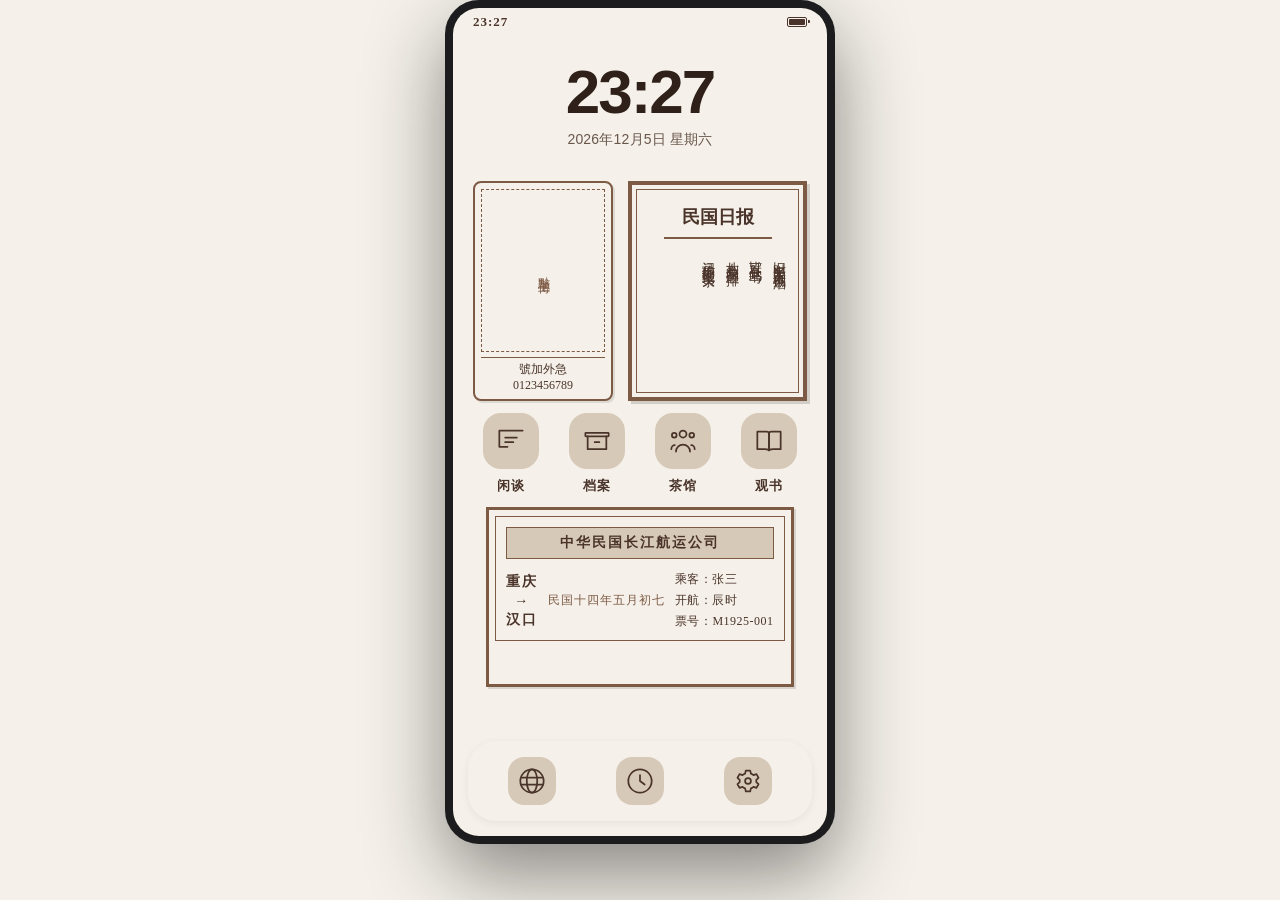
==== index.html @ 4d98c00e "main" ====
<!DOCTYPE html>
<html lang="zh-CN">
<head><meta charset="UTF-8" />
  <meta name="viewport" content="width=device-width, initial-scale=1.0, maximum-scale=1.0, user-scalable=no" />
  <meta name="theme-color" content="#F5F1EA" />
  <meta name="apple-mobile-web-app-capable" content="yes" />
  <meta name="apple-mobile-web-app-status-bar-style" content="default" />
  <meta name="apple-mobile-web-app-title" content="小手机" />
  <title>MiniPhone</title>
  <link rel="manifest" href="manifest.json" />
  <link rel="icon" href="assets/icons/icon-192.png" type="image/png" />
  <link rel="apple-touch-icon" href="assets/icons/icon-192.png" />
  <link rel="stylesheet" href="css/styles.css" />
</head>
<body>
  <div class="phone-frame">
    <div class="screen" id="screen-root">
      <!--顶部状态栏（可在设置中隐藏/显示） -->
      <div id="top-status-bar" class="status-bar">
        <div class="status-left">
          <span id="sys-time">00:00</span>
        </div>
        <div class="status-right">
          <div class="battery-icon">
            <div id="battery-level" class="battery-level" style="width: 100%;"></div>
          </div></div>
      </div>

      <!-- 桌面容器：静态两页结构，可直接 file:// 预览 -->
      <div id="desktop-container" class="desktop-container" data-static-layout="true">
        <!-- 第一页 -->
        <section class="desktop-page page-1" data-page-id="page-1">
          <!-- [模块标注] 透明时钟组件样式模块：时钟组件仅保留时间与日期文字，去除其余标签文案 -->
          <div class="p1-clock-widget">
            <div class="p1-clock-shell">
              <div class="p1-time" id="widget-time">00:00</div>
              <div class="p1-date" id="widget-date">1925年1月1日 星期一</div>
            </div>
          </div>

          <div class="p1-widgets-row">
            <!-- 头像框：3:4 比例，点击弹窗编辑 -->
            <div class="p1-avatar-widget" id="avatar-trigger" title="点击编辑头像">
              <div class="p1-avatar-inner">
                <img class="p1-avatar-img" id="widget-avatar" style="display:none;" alt="头像" />
                <div class="p1-avatar-hint" id="widget-avatar-hint">點擊上傳</div>
              </div>
              <div class="p1-avatar-desc" id="cfg-avatar-desc">號加外急<br>0123456789</div>
            </div>

            <!-- 报纸组件：点击弹窗编辑 -->
            <div class="p1-news-widget" id="news-trigger" title="点击编辑报纸">
              <div class="p1-news-title" id="cfg-news-title">民国日报</div>
              <div class="p1-news-content" id="cfg-news-content">
                旧时光里的人事风烟，<br>皆可在此书写。<br>从右到左的竖排，<br>记录你的报纸头条。
              </div></div>
          </div>

          <!-- 四个应用：闲谈、档案、茶馆、观书 -->
          <div class="p1-apps-row">
            <div class="app-icon" draggable="true" data-app-id="chat" title="闲谈">
              <button class="app-icon-btn" type="button" data-open-app="chat" aria-label="打开闲谈">
                <span class="app-icon-glyph"><svg width="28" height="28" viewBox="0 0 48 48" fill="none"><path d="M44 6H4v28h14l68l6-8h14V6Z" stroke="currentColor" stroke-width="3" stroke-linecap="round" stroke-linejoin="round"/><line x1="14" y1="18" x2="34" y2="18" stroke="currentColor" stroke-width="3" stroke-linecap="round"/><line x1="14" y1="26" x2="28" y2="26" stroke="currentColor" stroke-width="3" stroke-linecap="round"/></svg></span>
                <img class="app-custom-img" data-app-img="chat" src="" style="display:none;" alt="闲谈" />
              </button>
              <span class="app-icon-label">闲谈</span>
            </div>
            <div class="app-icon" draggable="true" data-app-id="archive" title="档案">
              <button class="app-icon-btn" type="button" data-open-app="archive" aria-label="打开档案">
                <span class="app-icon-glyph"><svg width="28" height="28" viewBox="0 0 48 48" fill="none"><rect x="4" y="10" width="40" height="6" rx="1" stroke="currentColor" stroke-width="3" stroke-linejoin="round"/><path d="M8 16v22h32V16" stroke="currentColor" stroke-width="3" stroke-linecap="round" stroke-linejoin="round"/><line x1="20" y1="26" x2="28" y2="26" stroke="currentColor" stroke-width="3" stroke-linecap="round"/></svg></span>
                <img class="app-custom-img" data-app-img="archive" src="" style="display:none;" alt="档案" />
              </button>
              <span class="app-icon-label">档案</span>
            </div>
            <div class="app-icon" draggable="true" data-app-id="forum" title="茶馆">
              <button class="app-icon-btn" type="button" data-open-app="forum" aria-label="打开茶馆">
                <span class="app-icon-glyph"><svg width="28" height="28" viewBox="0 0 48 48" fill="none"><circle cx="24" cy="12" r="6" stroke="currentColor" stroke-width="3"/><path d="M36 42c0-6.6-5.4-12-12-12S12 35.4 12 42" stroke="currentColor" stroke-width="3" stroke-linecap="round"/><circle cx="39" cy="14" r="4" stroke="currentColor" stroke-width="3"/><path d="M44 38c0-4-2.7-7-6-7" stroke="currentColor" stroke-width="3" stroke-linecap="round"/><circle cx="9" cy="14" r="4" stroke="currentColor" stroke-width="3"/><path d="M4 38c0-4 2.7-7 6-7" stroke="currentColor" stroke-width="3" stroke-linecap="round"/></svg></span>
                <img class="app-custom-img" data-app-img="forum" src="" style="display:none;" alt="茶馆" />
              </button>
              <span class="app-icon-label">茶馆</span>
            </div>
            <div class="app-icon" draggable="true" data-app-id="reader" title="观书">
              <button class="app-icon-btn" type="button" data-open-app="reader" aria-label="打开观书">
                <span class="app-icon-glyph"><svg width="28" height="28" viewBox="0 0 48 48" fill="none"><path d="M4 8h16c2.2 0 4 1.8 4 4v28c-2.2-2-5.4-2-8-2H4V8Z" stroke="currentColor" stroke-width="3" stroke-linejoin="round"/><path d="M44 8H28c-2.2 0-4 1.8-4 4v28c2.2-2 5.4-2 8-2h12V8Z" stroke="currentColor" stroke-width="3" stroke-linejoin="round"/></svg></span>
                <img class="app-custom-img" data-app-img="reader" src="" style="display:none;" alt="观书" />
              </button>
              <span class="app-icon-label">观书</span>
            </div>
          </div>

          <!-- 民国车票组件 -->
          <div class="p1-ticket-widget" id="p1-ticket-trigger" title="点击编辑">
            <div class="p1-ticket-inner">
              <div class="p1-ticket-brand" id="cfg-p1-ticket-brand">中华民国长江航运公司</div>
              <div class="p1-ticket-body">
                <div class="p1-ticket-route">
                  <div class="p1-ticket-arrows">
                    <span id="cfg-p1-ticket-from">重庆</span>
                    <span class="p1-ticket-arrow">→</span>
                    <span id="cfg-p1-ticket-to">汉口</span>
                  </div>
                  <div class="p1-ticket-date" id="cfg-p1-ticket-date">民国十四年五月初七</div>
                </div>
                <div class="p1-ticket-footer">
                  <span id="cfg-p1-ticket-name">乘客：张三</span>
                  <span id="cfg-p1-ticket-time">开航：辰时</span>
                  <span id="cfg-p1-ticket-no">票号：M1925-001</span>
                </div>
              </div>
            </div>
          </div>
        </section>

        <!-- 第二页 -->
        <section class="desktop-page page-2" data-page-id="page-2">
          <div class="p2-ticket-widget" id="p2-ticket-trigger" title="点击编辑">
            <div class="p2-ticket-inner">
              <div class="p2-ticket-brand" id="cfg-ticket-brand">浮生剧院</div>
              <div class="p2-ticket-img-box">
                <img class="p2-ticket-img" id="widget-ticket-img" style="display:none;" alt="戏票图" />
                <div class="p2-ticket-stamp" id="cfg-ticket-stamp">No.001925凭券入场</div>
              </div>
              <div class="p2-ticket-text-zone">
                <div class="p2-ticket-title" id="cfg-ticket-title">旧戏新梦</div>
                <div class="p2-ticket-desc" id="cfg-ticket-desc">
                  <span>首映：辛已年五月廿十</span>
                  <span>地点：渝州县横河街</span>
                  <span>剧目：经年旧事，浮生若梦</span>
                </div>
              </div>
            </div>
          </div>

          <!-- 三个应用：戏笔、梦笺、游戏 -->
          <div class="p2-apps-row">
            <div class="app-icon" draggable="true" data-app-id="doujin" title="戏笔">
              <button class="app-icon-btn" type="button" data-open-app="doujin" aria-label="打开戏笔">
                <span class="app-icon-glyph"><svg width="28" height="28" viewBox="0 0 48 48" fill="none"><path d="M7 42l3-12L34 6l6 6L16 36L7 42Z" stroke="currentColor" stroke-width="3" stroke-linejoin="round"/><line x1="30" y1="10" x2="38" y2="18" stroke="currentColor" stroke-width="3" stroke-linecap="round"/><line x1="10" y1="30" x2="18" y2="38" stroke="currentColor" stroke-width="3" stroke-linecap="round"/></svg></span>
                <img class="app-custom-img" data-app-img="doujin" src="" style="display:none;" alt="戏笔" />
              </button>
              <span class="app-icon-label">戏笔</span>
            </div>
            <div class="app-icon" draggable="true" data-app-id="textgame" title="梦笺">
              <button class="app-icon-btn" type="button" data-open-app="textgame" aria-label="打开梦笺">
                <span class="app-icon-glyph"><svg width="28" height="28" viewBox="0 0 48 48" fill="none"><rect x="8" y="4" width="32" height="40" rx="2" stroke="currentColor" stroke-width="3" stroke-linejoin="round"/><line x1="16" y1="14" x2="32" y2="14" stroke="currentColor" stroke-width="3" stroke-linecap="round"/><line x1="16" y1="22" x2="32" y2="22" stroke="currentColor" stroke-width="3" stroke-linecap="round"/><line x1="16" y1="30" x2="26" y2="30" stroke="currentColor" stroke-width="3" stroke-linecap="round"/></svg></span>
                <img class="app-custom-img" data-app-img="textgame" src="" style="display:none;" alt="梦笺" />
              </button>
              <span class="app-icon-label">梦笺</span>
            </div>
            <div class="app-icon" draggable="true" data-app-id="game" title="游戏">
              <button class="app-icon-btn" type="button" data-open-app="game" aria-label="打开游戏">
                <span class="app-icon-glyph"><svg width="28" height="28" viewBox="0 0 48 48" fill="none"><rect x="4" y="14" width="40" height="22" rx="8" stroke="currentColor" stroke-width="3" stroke-linejoin="round"/><circle cx="16" cy="25" r="3" stroke="currentColor" stroke-width="3"/><circle cx="32" cy="25" r="3" stroke="currentColor" stroke-width="3"/><line x1="23" y1="21" x2="25" y2="21" stroke="currentColor" stroke-width="3" stroke-linecap="round"/><line x1="23" y1="29" x2="25" y2="29" stroke="currentColor" stroke-width="3" stroke-linecap="round"/></svg></span>
                <img class="app-custom-img" data-app-img="game" src="" style="display:none;" alt="游戏" />
              </button>
              <span class="app-icon-label">游戏</span>
            </div>
          </div>
        </section>
      </div>

      <!-- 底部 Dock 栏 -->
      <div id="dock-container" class="dock-container">
        <div class="app-icon dock-icon" data-app-id="worldbook">
          <button class="app-icon-btn dock-btn" type="button" data-open-app="worldbook">
            <span class="app-icon-glyph"><svg width="28" height="28" viewBox="0 0 48 48" fill="none"><circle cx="24" cy="24" r="20" stroke="currentColor" stroke-width="3"/><ellipse cx="24" cy="24" rx="9" ry="20" stroke="currentColor" stroke-width="3"/><line x1="6" y1="18" x2="42" y2="18" stroke="currentColor" stroke-width="3" stroke-linecap="round"/><line x1="6" y1="30" x2="42" y2="30" stroke="currentColor" stroke-width="3" stroke-linecap="round"/></svg></span>
            <img class="app-custom-img" data-dock-img="worldbook" src="" style="display:none;" alt="世情"/>
          </button>
        </div>
        <div class="app-icon dock-icon" data-app-id="memory">
          <button class="app-icon-btn dock-btn" type="button" data-open-app="memory">
            <span class="app-icon-glyph"><svg width="28" height="28" viewBox="0 0 48 48" fill="none"><circle cx="24" cy="24" r="20" stroke="currentColor" stroke-width="3"/><polyline points="24,14 24,24 32,30" stroke="currentColor" stroke-width="3" stroke-linecap="round" stroke-linejoin="round"/></svg></span>
            <img class="app-custom-img" data-dock-img="memory" src="" style="display:none;" alt="旧事"/>
          </button>
        </div>
        <div class="app-icon dock-icon" data-app-id="settings">
          <button class="app-icon-btn dock-btn" type="button" data-open-app="settings">
            <span class="app-icon-glyph"><svg width="28" height="28" viewBox="0 0 48 48" fill="none"><path transform="translate(2, 0)" d="M18.3 6.1L17 11.4a13 13 0 0 0-4.4 2.5l-5.1-1.7L4 18.5l3.8 3.6a13 13 0 0 0 0 3.8L4 29.5l3.5 6.3l5.1-1.7a13 13 0 0 0 4.4 2.5l1.3 5.3h7.4l1.3-5.3a13 13 0 0 0 4.4-2.5l5.1 1.7l3.5-6.3l-3.8-3.6a13 13 0 0 0 0-3.8l3.8-3.6l-3.5-6.3l-5.1 1.7a13 13 0 0 0-4.4-2.5L25.7 6.1h-7.4Z" stroke="currentColor" stroke-width="3" stroke-linejoin="round"/><circle cx="24" cy="24" r="5" stroke="currentColor" stroke-width="3"/></svg></span>
            <img class="app-custom-img" data-dock-img="settings" src="" style="display:none;" alt="设置"/>
          </button>
        </div>
      </div>

      <!-- 组件弹窗 -->
      <div id="widget-modal" class="widget-modal hidden" aria-hidden="true">
        <div class="widget-modal__mask"></div>
        <div class="widget-modal__panel" role="dialog" aria-modal="true">
          <div class="widget-modal__header">
            <span id="widget-modal-title">编辑</span>
            <button type="button" class="widget-modal__close" id="widget-modal-close" aria-label="关闭">
              <span class="iconpark-inline" aria-hidden="true">
                <svg viewBox="0 0 48 48" fill="none" xmlns="http://www.w3.org/2000/svg" width="18" height="18"><path d="M14 14L34 34" stroke="currentColor" stroke-width="3" stroke-linecap="round"/><path d="M34 14L14 34" stroke="currentColor" stroke-width="3" stroke-linecap="round"/></svg>
              </span>
            </button>
          </div>
          <div class="widget-modal__body">
            <div class="modal-section" data-modal-section="avatar">
              <div class="modal-field">
                <label>头像图片</label>
                <div class="modal-img-preview">
                  <img id="modal-avatar-preview" style="display:none;" alt="头像预览" />
                  <div class="modal-img-placeholder" id="modal-avatar-placeholder">尚未设置</div>
                </div>
                <!-- [模块标注] 头像组件短按钮动作区模块：上传/删除短按钮统一走右对齐动作区，便于后续单独调整 -->
                <div class="short-action-row">
                  <button type="button" class="modal-btn" id="modal-avatar-upload">上传/URL</button>
                  <button type="button" class="modal-btn" id="modal-avatar-delete" style="background:#c0392b;color:#fff;">删除图片</button>
                </div>
              </div>
              <div class="modal-field">
                <label>文字内容</label>
                <textarea id="modal-avatar-desc-input" rows="2" placeholder="输入头像下方说明"></textarea>
              </div>
            </div>
            <div class="modal-section" data-modal-section="news">
              <div class="modal-field">
                <label>标题</label>
                <input id="modal-news-title-input" type="text" placeholder="报纸标题" />
              </div>
              <div class="modal-field">
                <label>正文</label>
                <textarea id="modal-news-content-input" rows="4" placeholder="报纸正文，支持换行"></textarea>
              </div>
            </div>
            <div class="modal-section" data-modal-section="ticket1">
              <div class="modal-field">
                <label>航运公司名称</label>
                <input id="modal-ticket1-brand-input" type="text" />
              </div>
              <div class="modal-field">
                <label>日期</label>
                <input id="modal-ticket1-date-input" type="text" />
              </div>
              <div class="modal-field" style="display:flex;gap:10px;flex-direction:row;">
                <div style="flex:1;"><label>起点</label><input id="modal-ticket1-from-input" type="text" /></div>
                <div style="flex:1;"><label>终点</label><input id="modal-ticket1-to-input" type="text" /></div>
              </div>
              <div class="modal-field">
                <label>乘客</label>
                <input id="modal-ticket1-name-input" type="text" />
              </div>
              <div class="modal-field">
                <label>开航</label>
                <input id="modal-ticket1-time-input" type="text" />
              </div>
              <div class="modal-field">
                <label>票号</label>
                <input id="modal-ticket1-no-input" type="text" />
              </div>
            </div>
            <div class="modal-section" data-modal-section="ticket2">
              <div class="modal-field">
                <label>戏票图片</label>
                <div class="modal-img-preview">
                  <img id="modal-ticket2-preview" style="display:none;" alt="图片预览" />
                  <div class="modal-img-placeholder" id="modal-ticket2-placeholder">尚未设置</div>
                </div>
                <!-- [模块标注] 戏票组件短按钮动作区模块：上传/删除短按钮统一走右对齐动作区，便于后续单独调整 -->
                <div class="short-action-row">
                  <button type="button" class="modal-btn" id="modal-ticket2-upload">上传/URL</button>
                  <button type="button" class="modal-btn" id="modal-ticket2-delete" style="background:#c0392b;color:#fff;">删除图片</button>
                </div>
              </div>
              <div class="modal-field">
                <label>剧院名称</label>
                <input id="modal-ticket2-brand-input" type="text" />
              </div>
              <div class="modal-field">
                <label>戏票标题</label>
                <input id="modal-ticket2-title-input" type="text" />
              </div>
              <div class="modal-field">
                <label>戏票内容</label>
                <textarea id="modal-ticket2-desc-input" rows="3"></textarea>
              </div><div class="modal-field">
                <label>印章内容</label>
                <input id="modal-ticket2-stamp-input" type="text" />
              </div>
            </div>

            <div class="modal-section" data-modal-section="music">
              <div class="modal-field">
                <label>音乐标题</label>
                <input id="modal-music-title-input" type="text" placeholder="请输入音乐标题" />
              </div>
              <div class="modal-field">
                <label>封面图片</label>
                <div class="modal-img-preview">
                  <img id="modal-music-cover-preview" style="display:none;" alt="封面预览" />
                  <div class="modal-img-placeholder" id="modal-music-cover-placeholder">尚未设置</div>
                </div>
                <!-- [模块标注] 音乐组件图片动作区模块：封面上传/删除按钮统一走右对齐动作区，便于后续单独调整 -->
                <div class="short-action-row">
                  <button type="button" class="modal-btn" id="modal-music-cover-upload">上传/URL</button>
                  <button type="button" class="modal-btn" id="modal-music-cover-delete" style="background:#c0392b;color:#fff;">删除图片</button>
                </div>
              </div>
              <div class="modal-field">
                <label>音频文件</label>
                <input id="modal-music-audio-name" type="text" placeholder="未导入音频" readonly />
                <!-- [模块标注] 音乐组件音频动作区模块：音频上传/删除按钮统一走右对齐动作区，便于后续单独调整 -->
                <div class="short-action-row">
                  <button type="button" class="modal-btn" id="modal-music-audio-upload">上传/URL</button>
                  <button type="button" class="modal-btn" id="modal-music-audio-delete" style="background:#c0392b;color:#fff;">删除音频</button>
                </div>
              </div>
            </div>

            <div class="modal-section" data-modal-section="calendar">
              <div class="modal-field">
                <label>日历标题</label>
                <input id="modal-calendar-title-input" type="text" placeholder="请输入日历标题" />
              </div>
              <div class="modal-field">
                <label>日程内容</label>
                <textarea id="modal-calendar-lines-input" rows="5" placeholder="每行一条日程"></textarea>
              </div>
            </div>

            <div class="modal-section" data-modal-section="polaroid">
              <div class="modal-field">
                <label>拍立得标题</label>
                <input id="modal-polaroid-title-input" type="text" placeholder="请输入标题" />
              </div>
              <div class="modal-field">
                <label>说明文字</label>
                <textarea id="modal-polaroid-subtitle-input" rows="2" placeholder="请输入说明文字"></textarea>
              </div>
              <div class="modal-field">
                <label>图片</label>
                <div class="modal-img-preview">
                  <img id="modal-polaroid-image-preview" style="display:none;" alt="拍立得预览" />
                  <div class="modal-img-placeholder" id="modal-polaroid-image-placeholder">尚未设置</div>
                </div>
                <div class="short-action-row">
                  <button type="button" class="modal-btn" id="modal-polaroid-image-upload">上传/URL</button>
                  <button type="button" class="modal-btn" id="modal-polaroid-image-delete" style="background:#c0392b;color:#fff;">删除图片</button>
                </div>
              </div>
            </div>

            <div class="modal-section" data-modal-section="profile">
              <div class="modal-field">
                <label>名称</label>
                <input id="modal-profile-name-input" type="text" placeholder="请输入名称" />
              </div>
              <div class="modal-field">
                <label>副标题</label>
                <input id="modal-profile-role-input" type="text" placeholder="请输入副标题" />
              </div>
              <div class="modal-field">
                <label>标签</label>
                <textarea id="modal-profile-tags-input" rows="4" placeholder="每行一个标签"></textarea>
              </div>
            </div>

            <div class="modal-section" data-modal-section="todo">
              <div class="modal-field">
                <label>标题</label>
                <input id="modal-todo-title-input" type="text" placeholder="请输入标题" />
              </div>
              <div class="modal-field">
                <label>待办事项</label>
                <textarea id="modal-todo-items-input" rows="5" placeholder="每行一条；已完成项可用 [x] 开头"></textarea>
              </div>
            </div>

            <div class="modal-section" data-modal-section="memo">
              <div class="modal-field">
                <label>标题</label>
                <input id="modal-memo-title-input" type="text" placeholder="请输入标题" />
              </div>
              <div class="modal-field">
                <label>便签内容</label>
                <textarea id="modal-memo-lines-input" rows="5" placeholder="每行一条内容"></textarea>
              </div>
            </div>

            <div class="modal-section" data-modal-section="custom">
              <div class="modal-field">
                <label>组件名称</label>
                <input id="modal-custom-name-input" type="text" placeholder="请输入组件名称" />
              </div>
              <div class="modal-field">
                <label>组件代码</label>
                <textarea id="modal-custom-source-input" rows="10" placeholder="请编辑 JSON 组件代码"></textarea>
              </div>
              <div class="modal-field">
                <label>说明</label>
                <div class="modal-help-text">保存后会同步更新该自定义组件在组件库与已放置到桌面的显示内容。</div>
              </div>
            </div>
          </div>
          <!-- [模块标注] 组件编辑弹窗底部短按钮模块：保存类短按钮统一在视觉上右对齐 -->
          <div class="widget-modal__footer short-action-row">
            <button type="button" class="modal-btn primary" id="widget-modal-save">保存</button>
          </div>
        </div>
      </div>

      <!-- 隐藏的图片上传表单 -->
      <input type="file" id="sys-file-upload" accept="image/*" style="display: none;" />

      <!-- [模块标注] 桌面编辑模式图标模块：此区域按键图标统一使用 IconPark 风格 SVG -->
      <div id="edit-toolbar" class="edit-toolbar">
        <button type="button" class="edit-toolbar-btn primary" id="edit-btn-add" title="添加应用/组件" aria-label="添加应用/组件">
          <span class="edit-toolbar-icon" aria-hidden="true">
            <svg viewBox="0 0 48 48" fill="none" xmlns="http://www.w3.org/2000/svg" width="18" height="18"><path d="M24 10V38" stroke="currentColor" stroke-width="3" stroke-linecap="round"/><path d="M10 24H38" stroke="currentColor" stroke-width="3" stroke-linecap="round"/></svg>
          </span>
        </button>
        <button type="button" class="edit-toolbar-btn" id="edit-btn-add-page" title="新增桌面页" aria-label="新增桌面页">
          <span class="edit-toolbar-icon" aria-hidden="true">
            <svg viewBox="0 0 48 48" fill="none" xmlns="http://www.w3.org/2000/svg" width="18" height="18"><rect x="6" y="6" width="16" height="16" rx="3" stroke="currentColor" stroke-width="3"/><rect x="26" y="6" width="16" height="16" rx="3" stroke="currentColor" stroke-width="3"/><rect x="6" y="26" width="16" height="16" rx="3" stroke="currentColor" stroke-width="3"/><path d="M34 24V44" stroke="currentColor" stroke-width="3" stroke-linecap="round"/><path d="M24 34H44" stroke="currentColor" stroke-width="3" stroke-linecap="round"/></svg>
          </span>
        </button>
        <button type="button" class="edit-toolbar-btn" id="edit-btn-remove-page" title="删除当前页" aria-label="删除当前页">
          <span class="edit-toolbar-icon" aria-hidden="true">
            <svg viewBox="0 0 48 48" fill="none" xmlns="http://www.w3.org/2000/svg" width="18" height="18"><rect x="6" y="6" width="36" height="36" rx="4" stroke="currentColor" stroke-width="3"/><path d="M14 24H34" stroke="currentColor" stroke-width="3" stroke-linecap="round"/></svg>
          </span>
        </button>
        <button type="button" class="edit-toolbar-btn" id="edit-btn-reset" title="恢复默认布局" aria-label="恢复默认布局">
          <span class="edit-toolbar-icon" aria-hidden="true">
            <svg viewBox="0 0 48 48" fill="none" xmlns="http://www.w3.org/2000/svg" width="18" height="18"><path d="M10 24C10 16.268 16.268 10 24 10C30.16 10 35.39 13.975 37.327 19.5" stroke="currentColor" stroke-width="3" stroke-linecap="round"/><path d="M38 10V20H28" stroke="currentColor" stroke-width="3" stroke-linecap="round" stroke-linejoin="round"/><path d="M38 24C38 31.732 31.732 38 24 38C17.84 38 12.61 34.025 10.673 28.5" stroke="currentColor" stroke-width="3" stroke-linecap="round"/><path d="M10 38V28H20" stroke="currentColor" stroke-width="3" stroke-linecap="round" stroke-linejoin="round"/></svg>
          </span>
        </button>
        <button type="button" class="edit-toolbar-btn" id="edit-btn-done" title="完成并保存" aria-label="完成并保存">
          <span class="edit-toolbar-icon" aria-hidden="true">
            <svg viewBox="0 0 48 48" fill="none" xmlns="http://www.w3.org/2000/svg" width="18" height="18"><path d="M10 25L20 34L38 14" stroke="currentColor" stroke-width="4" stroke-linecap="round" stroke-linejoin="round"/></svg>
          </span>
        </button>
        <button type="button" class="edit-toolbar-btn" id="edit-btn-close" title="关闭并放弃修改" aria-label="关闭并放弃修改">
          <span class="edit-toolbar-icon" aria-hidden="true">
            <svg viewBox="0 0 48 48" fill="none" xmlns="http://www.w3.org/2000/svg" width="18" height="18"><path d="M14 14L34 34" stroke="currentColor" stroke-width="3" stroke-linecap="round"/><path d="M34 14L14 34" stroke="currentColor" stroke-width="3" stroke-linecap="round"/></svg>
          </span>
        </button>
      </div>

      <!-- 桌面编辑模式添加面板 -->
      <div id="add-panel-mask" class="add-panel-mask"></div>
      <div id="add-panel" class="add-panel">
        <div class="add-panel-title">添加应用与组件</div>
        <div class="add-panel-grid" id="add-panel-grid">
          <!-- 动态渲染可用应用和组件 -->
        </div>
      </div>

      <!-- 网格辅助线 -->
      <div class="grid-lines" id="grid-lines"></div>

      <!-- Toast 提示 -->
      <div class="desktop-toast" id="desktop-toast"></div>

      <!-- 应用窗口容器 -->
      <div id="window-container" class="window-container"></div>
    </div>
  </div>

  <!-- 直接打开文件也能运行的基础脚本（非模块） -->
  <script>
    (() => {
      const $ = (id) => document.getElementById(id);

      // 状态栏显示控制（与设置应用对接：localStorage miniphone_status_bar_hidden = '1'）
      const statusHidden = localStorage.getItem('miniphone_status_bar_hidden') === '1';
      if (statusHidden) document.body.classList.add('hide-status-bar');

      // 全屏模式控制（与设置应用对接：localStorage miniphone_fullscreen = '1'）
      const fullscreenOn = localStorage.getItem('miniphone_fullscreen') === '1';
      if (fullscreenOn) document.body.classList.add('fullscreen-mode');

      // [模块标注] 启动阶段桌面壁纸同步模块：初始化桌面壁纸与裁切参数，避免覆盖设置页中保存的全屏顶区铺满效果
      const screen = $('screen-root');
      const savedWallpaper = localStorage.getItem('miniphone_wallpaper');
      const savedWallpaperCrop = (() => {
        try {
          return JSON.parse(localStorage.getItem('miniphone_wallpaper_crop') || '{}');
        } catch (_) {
          return {};
        }
      })();
      const cropX = Number.isFinite(Number(savedWallpaperCrop?.x)) ? Math.max(0, Math.min(100, Number(savedWallpaperCrop.x))) : 50;
      const cropY = Number.isFinite(Number(savedWallpaperCrop?.y)) ? Math.max(0, Math.min(100, Number(savedWallpaperCrop.y))) : 50;
      const cropScale = Number.isFinite(Number(savedWallpaperCrop?.scale)) ? Math.max(1, Math.min(2.5, Number(savedWallpaperCrop.scale))) : 1;
      // [模块标注] 启动阶段壁纸裁切一致性模块：与设置页/Theme 同步使用双轴缩放，确保重启后全屏顶部区域与桌面取景一致
      const wallpaperSize = `${Math.max(100, cropScale * 100)}% ${Math.max(100, cropScale * 100)}%`;
      const wallpaperPosition = `${cropX}% ${cropY}%`;

      if (savedWallpaper) {
        document.documentElement.style.setProperty('--desktop-wallpaper', `url("${savedWallpaper}")`);
        document.documentElement.style.setProperty('--desktop-wallpaper-size', wallpaperSize);
        document.documentElement.style.setProperty('--desktop-wallpaper-position', wallpaperPosition);
      }

      if (screen && savedWallpaper) {
        screen.style.backgroundImage = `url(${savedWallpaper})`;
        screen.style.backgroundSize = wallpaperSize;
        screen.style.backgroundPosition = wallpaperPosition;
        screen.style.backgroundRepeat = 'no-repeat';
      }

      // 时钟（顶部 & 组件）
      const updateClock = () => {
        const now = new Date();
        const hh = String(now.getHours()).padStart(2, '0');
        const mm = String(now.getMinutes()).padStart(2, '0');
        const days = ['日', '一', '二', '三', '四', '五', '六'];
        const year = now.getFullYear();
        const month = now.getMonth() + 1;
        const date = now.getDate();
        const day = days[now.getDay()];

        const timeStr = `${hh}:${mm}`;
        const dateStr = `${year}年${month}月${date}日星期${day}`;

        const topTime = $('sys-time');
        const widgetTime = $('widget-time');
        const widgetDate = $('widget-date');
        if (topTime) topTime.textContent = timeStr;
        if (widgetTime) widgetTime.textContent = timeStr;
        if (widgetDate) widgetDate.textContent = dateStr;
      };
      updateClock();
      setInterval(updateClock, 10000);

      // 电池
      const batteryLevelEl = $('battery-level');
      if (batteryLevelEl) {
        if ('getBattery' in navigator) {
          navigator.getBattery().then((battery) => {
            const updateBattery = () => {
              batteryLevelEl.style.width = (battery.level * 100) + '%';
              batteryLevelEl.style.background = battery.level <= 0.2 ? '#e74c3c' : 'var(--c-text-main)';
            };
            updateBattery();
            battery.addEventListener('levelchange', updateBattery);
          });
        } else {
          batteryLevelEl.style.width = '80%';
        }
      }

      // 通用图片应用
      const applyImage = (target, src) => {
        if (target === 'avatar') {
          const img = $('widget-avatar');
          const hint = $('widget-avatar-hint');
          if (img) { img.src = src; img.style.display = 'block'; }
          if (hint) hint.style.display = 'none';localStorage.setItem('miniphone_widget_avatar', src);
        } else if (target === 'ticket' || target === 'ticket2') {
          const img = $('widget-ticket-img');
          if (img) { img.src = src; img.style.display = 'block'; }
          localStorage.setItem('miniphone_widget_ticket', src);
        } else if (target === 'news') {
          const img = $('widget-news-img');
          if (img) { img.src = src; img.style.display = 'block'; }
          localStorage.setItem('miniphone_widget_news_img', src);
        }
      };

      // 删除图片
      const removeImage = (target) => {
        if (target === 'avatar') {
          const img = $('widget-avatar');
          const hint = $('widget-avatar-hint');
          if (img) { img.src = ''; img.style.display = 'none'; }
          if (hint) hint.style.display = 'block';
          localStorage.removeItem('miniphone_widget_avatar');
        } else if (target === 'ticket' || target === 'ticket2') {
          const img = $('widget-ticket-img');
          if (img) { img.src = ''; img.style.display = 'none'; }
          localStorage.removeItem('miniphone_widget_ticket');
        }
      };

      // 恢复图片
      const savedAvatar = localStorage.getItem('miniphone_widget_avatar');
      if (savedAvatar) applyImage('avatar', savedAvatar);
      const savedTicket = localStorage.getItem('miniphone_widget_ticket');
      if (savedTicket) applyImage('ticket', savedTicket);
      const savedNewsImg = localStorage.getItem('miniphone_widget_news_img');
      if (savedNewsImg) applyImage('news', savedNewsImg);

      // 恢复文本
      const textFields = [
        'cfg-avatar-desc',
        'cfg-news-title',
        'cfg-news-content',
        'cfg-ticket-brand',
        'cfg-ticket-title',
        'cfg-ticket-desc',
        'cfg-ticket-stamp',
        'cfg-p1-ticket-brand',
        'cfg-p1-ticket-date',
        'cfg-p1-ticket-from',
        'cfg-p1-ticket-to',
        'cfg-p1-ticket-name',
        'cfg-p1-ticket-time',
        'cfg-p1-ticket-no'
      ];
      textFields.forEach(id => {
        const el = $(id);
        if (!el) return;
        const saved = localStorage.getItem('miniphone_widget_' + id);
        if (saved) el.innerHTML = saved;
        el.addEventListener('blur', () => {
          localStorage.setItem('miniphone_widget_' + id, el.innerHTML);
        });
        el.addEventListener('mousedown', (e) => e.stopPropagation());
      });

      // 弹窗相关
      const modal = $('widget-modal');
      const modalClose = $('widget-modal-close');
      const modalSave = $('widget-modal-save');
      const modalTitle = $('widget-modal-title');
      const modalSections = document.querySelectorAll('.modal-section');
      const modalAvatarUpload = $('modal-avatar-upload');
      const modalAvatarPreview = $('modal-avatar-preview');
      const modalAvatarPlaceholder = $('modal-avatar-placeholder');
      const modalAvatarDescInput = $('modal-avatar-desc-input');
      const modalNewsUpload = $('modal-news-upload');
      const modalNewsTitleInput = $('modal-news-title-input');
      const modalNewsContentInput = $('modal-news-content-input');

      const modalTicket1Upload = $('modal-ticket1-upload');
      const modalTicket1Preview = $('modal-ticket1-preview');
      const modalTicket1Placeholder = $('modal-ticket1-placeholder');
      const modalTicket1Brand = $('modal-ticket1-brand-input');
      const modalTicket1Date = $('modal-ticket1-date-input');
      const modalTicket1From = $('modal-ticket1-from-input');
      const modalTicket1To = $('modal-ticket1-to-input');
      const modalTicket1Name = $('modal-ticket1-name-input');
      const modalTicket1Time = $('modal-ticket1-time-input');
      const modalTicket1No = $('modal-ticket1-no-input');

      const modalTicket2Upload = $('modal-ticket2-upload');
      const modalTicket2Preview = $('modal-ticket2-preview');
      const modalTicket2Placeholder = $('modal-ticket2-placeholder');
      const modalTicket2Brand = $('modal-ticket2-brand-input');
      const modalTicket2Title = $('modal-ticket2-title-input');
      const modalTicket2Desc = $('modal-ticket2-desc-input');
      const modalTicket2Stamp = $('modal-ticket2-stamp-input');

      const fileInput = $('sys-file-upload');
      let currentUploadTarget = null;
      let currentModalMode = null;

      // [模块标注] 图片资源主题弹窗模块：替换头像/戏票上传时的浏览器原生 confirm/prompt，为主题风格弹窗（与桌面编辑窗口一致）
      let inlineResourceModalRefs = null;
      let inlineResourceModalResolver = null;

      const ensureInlineManagedResourceModal = () => {
        if (inlineResourceModalRefs) return inlineResourceModalRefs;

        const modal = document.createElement('div');
        modal.id = 'inline-managed-resource-modal';
        modal.className = 'managed-resource-modal hidden';
        modal.setAttribute('aria-hidden', 'true');
        modal.innerHTML = `
          <div class="managed-resource-modal__mask"></div>
          <div class="managed-resource-modal__panel" role="dialog" aria-modal="true" aria-labelledby="inline-managed-resource-title">
            <div class="managed-resource-modal__header">
              <span id="inline-managed-resource-title">选择图片资源</span>
              <button type="button" class="managed-resource-modal__close" id="inline-managed-resource-cancel" aria-label="关闭图片资源弹窗">
                <svg viewBox="0 0 48 48" fill="none" xmlns="http://www.w3.org/2000/svg" width="16" height="16"><path d="M14 14L34 34" stroke="currentColor" stroke-width="3" stroke-linecap="round"/><path d="M34 14L14 34" stroke="currentColor" stroke-width="3" stroke-linecap="round"/></svg>
              </button>
            </div>
            <div class="managed-resource-modal__body">
              <p class="managed-resource-modal__hint" id="inline-managed-resource-hint">可从本地导入，也可直接粘贴图片 URL。</p>
              <button type="button" class="modal-btn" id="inline-managed-resource-local">从本地导入图片</button>
              <div class="modal-field">
                <label for="inline-managed-resource-url">图片 URL</label>
                <input id="inline-managed-resource-url" type="url" placeholder="https://example.com/image.jpg" />
              </div>
              <button type="button" class="modal-btn primary" id="inline-managed-resource-confirm">使用 URL 图片</button>
            </div>
          </div>
        `;
        document.body.appendChild(modal);

        const refs = {
          modal,
          mask: modal.querySelector('.managed-resource-modal__mask'),
          title: modal.querySelector('#inline-managed-resource-title'),
          hint: modal.querySelector('#inline-managed-resource-hint'),
          urlInput: modal.querySelector('#inline-managed-resource-url'),
          localBtn: modal.querySelector('#inline-managed-resource-local'),
          cancelBtn: modal.querySelector('#inline-managed-resource-cancel'),
          confirmBtn: modal.querySelector('#inline-managed-resource-confirm')
        };

        const close = (result = null) => {
          refs.modal.classList.add('hidden');
          refs.modal.setAttribute('aria-hidden', 'true');
          if (inlineResourceModalResolver) {
            const resolver = inlineResourceModalResolver;
            inlineResourceModalResolver = null;
            resolver(result);
          }
        };

        refs.mask?.addEventListener('click', () => close(null));
        refs.cancelBtn?.addEventListener('click', () => close(null));
        refs.localBtn?.addEventListener('click', () => close({ type: 'local' }));
        refs.confirmBtn?.addEventListener('click', () => {
          const url = refs.urlInput?.value?.trim();
          if (!url) {
            refs.urlInput?.focus();
            return;
          }
          close({ type: 'url', url });
        });

        inlineResourceModalRefs = refs;
        return refs;
      };

      const openInlineManagedResourcePicker = (target) => {
        const refs = ensureInlineManagedResourceModal();
        const labelMap = {
          avatar: '头像图片',
          ticket2: '戏票图片',
          ticket: '戏票图片',
          news: '图片'
        };
        const label = labelMap[target] || '图片资源';

        refs.title.textContent = `选择${label}`;
        refs.hint.textContent = `你可以从本地导入${label}，也可以输入${label} URL。`;
        refs.urlInput.value = '';
        refs.urlInput.placeholder = 'https://example.com/image.jpg';

        refs.modal.classList.remove('hidden');
        refs.modal.setAttribute('aria-hidden', 'false');
        setTimeout(() => refs.urlInput?.focus(), 0);

        return new Promise((resolve) => {
          inlineResourceModalResolver = resolve;
        });
      };

      const syncModalImagePreview = (target, src = '') => {
        if (target === 'avatar') {
          if (src) {
            modalAvatarPreview.src = src;
            modalAvatarPreview.style.display = 'block';
            modalAvatarPlaceholder.style.display = 'none';
          } else {
            modalAvatarPreview.removeAttribute('src');
            modalAvatarPreview.style.display = 'none';
            modalAvatarPlaceholder.style.display = 'block';
          }
          return;
        }

        if (target === 'ticket2' || target === 'ticket') {
          if (src) {
            modalTicket2Preview.src = src;
            modalTicket2Preview.style.display = 'block';
            modalTicket2Placeholder.style.display = 'none';
          } else {
            modalTicket2Preview.removeAttribute('src');
            modalTicket2Preview.style.display = 'none';
            modalTicket2Placeholder.style.display = 'block';
          }
        }
      };

      const showSection = (mode) => {
        modalSections.forEach(sec => sec.classList.remove('is-active'));
        const target = document.querySelector(`.modal-section[data-modal-section="${mode}"]`);
        if (target) target.classList.add('is-active');
      };

      const openModal = (mode) => {
        currentModalMode = mode;
        modal?.classList.remove('hidden');
        modal?.setAttribute('aria-hidden', 'false');
        const titleMap = { avatar: '编辑头像', news: '编辑报纸', ticket1: '编辑船票', ticket2: '编辑戏票' };
        modalTitle.textContent = titleMap[mode] || '编辑';
        showSection(mode);

        if (mode === 'avatar') {
          const img = $('widget-avatar');
          if (img && img.style.display !== 'none') {
            modalAvatarPreview.src = img.src;
            modalAvatarPreview.style.display = 'block';
            modalAvatarPlaceholder.style.display = 'none';
          } else {
            modalAvatarPreview.style.display = 'none';
            modalAvatarPlaceholder.style.display = 'block';
          }const desc = $('cfg-avatar-desc');
          modalAvatarDescInput.value = desc ? desc.innerText : '';
        } else if (mode === 'news') {
          const img = $('widget-news-img');
          if (img && img.style.display !== 'none') {
            modalNewsPreview.src = img.src;
            modalNewsPreview.style.display = 'block';
            modalNewsPlaceholder.style.display = 'none';
          } else {
            modalNewsPreview.style.display = 'none';
            modalNewsPlaceholder.style.display = 'block';
          }
          const title = $('cfg-news-title');
          const content = $('cfg-news-content');
          modalNewsTitleInput.value = title ? title.innerText : '';
            modalNewsContentInput.value = content ? content.innerHTML.replace(/<br\s*\/?>/g, '\n') : '';
        } else if (mode === 'ticket1') {
          modalTicket1Brand.value = $('cfg-p1-ticket-brand')?.innerText || '';
          modalTicket1Date.value = $('cfg-p1-ticket-date')?.innerText || '';
          modalTicket1From.value = $('cfg-p1-ticket-from')?.innerText || '';
          modalTicket1To.value = $('cfg-p1-ticket-to')?.innerText || '';
          
          const tName = $('cfg-p1-ticket-name')?.innerText || '';
          const tTime = $('cfg-p1-ticket-time')?.innerText || '';
          const tNo = $('cfg-p1-ticket-no')?.innerText || '';
          
          modalTicket1Name.value = tName;
          modalTicket1Time.value = tTime;
          modalTicket1No.value = tNo;
          
        } else if (mode === 'ticket2') {
          const img = $('widget-ticket-img');
          if (img && img.style.display !== 'none') {
            modalTicket2Preview.src = img.src;
            modalTicket2Preview.style.display = 'block';
            modalTicket2Placeholder.style.display = 'none';
          } else {
            modalTicket2Preview.style.display = 'none';
            modalTicket2Placeholder.style.display = 'block';
          }
          modalTicket2Brand.value = $('cfg-ticket-brand')?.innerText || '';
          modalTicket2Title.value = $('cfg-ticket-title')?.innerText || '';
          const descSpans = document.querySelectorAll('#cfg-ticket-desc span');
          let descText = '';
          descSpans.forEach(span => {
            descText += span.innerText + '\n';
          });
          modalTicket2Desc.value = descText.trim();
          modalTicket2Stamp.value = $('cfg-ticket-stamp')?.innerText || '';
        }
      };

      const hideModal = () => {
        modal?.classList.add('hidden');
        modal?.setAttribute('aria-hidden', 'true');
        currentModalMode = null;
      };

      const handleUploadClick = async (target) => {
        const choice = await openInlineManagedResourcePicker(target);
        if (!choice) return;

        if (choice.type === 'local') {
          currentUploadTarget = target;
          fileInput?.click();
          return;
        }

        if (choice.type === 'url' && choice.url) {
          applyImage(target, choice.url);
          syncModalImagePreview(target, choice.url);
        }
      };

      $('avatar-trigger')?.addEventListener('click', () => openModal('avatar'));
      $('news-trigger')?.addEventListener('click', () => openModal('news'));
      $('p1-ticket-trigger')?.addEventListener('click', () => openModal('ticket1'));
      $('p2-ticket-trigger')?.addEventListener('click', () => openModal('ticket2'));

      modalAvatarUpload?.addEventListener('click', () => handleUploadClick('avatar'));
      modalNewsUpload?.addEventListener('click', () => handleUploadClick('news'));
      modalTicket2Upload?.addEventListener('click', () => handleUploadClick('ticket2'));

      // 删除按钮事件
      $('modal-avatar-delete')?.addEventListener('click', () => {
        removeImage('avatar');
        modalAvatarPreview.style.display = 'none';
        modalAvatarPlaceholder.style.display = 'block';
      });
      $('modal-ticket2-delete')?.addEventListener('click', () => {
        removeImage('ticket2');
        modalTicket2Preview.style.display = 'none';
        modalTicket2Placeholder.style.display = 'block';
      });

      modalClose?.addEventListener('click', hideModal);
      modal?.querySelector('.widget-modal__mask')?.addEventListener('click', hideModal);

      if (modalSave) {
        modalSave.addEventListener('click', () => {
          if (currentModalMode === 'avatar') {
            const desc = modalAvatarDescInput.value || '';
            const descEl = $('cfg-avatar-desc');
            if (descEl) {
              descEl.innerText = desc;
              localStorage.setItem('miniphone_widget_cfg-avatar-desc', descEl.innerHTML);
            }
          } else if (currentModalMode === 'news') {
            const title = modalNewsTitleInput.value || '';
            const content = modalNewsContentInput.value || '';
            const titleEl = $('cfg-news-title');
            const contentEl = $('cfg-news-content');
            if (titleEl) {
              titleEl.innerText = title;
              localStorage.setItem('miniphone_widget_cfg-news-title', titleEl.innerHTML);
            }
            if (contentEl) {
              const html = content.replace(/\n/g, '<br>');
              contentEl.innerHTML = html;
              localStorage.setItem('miniphone_widget_cfg-news-content', contentEl.innerHTML);
            }
          } else if (currentModalMode === 'ticket1') {
            const saveText = (id, val) => {
              const el = $(id);
              if (el) {
                el.innerText = val;
                localStorage.setItem('miniphone_widget_' + id, el.innerHTML);
              }
            };
            saveText('cfg-p1-ticket-brand', modalTicket1Brand.value || '');
            saveText('cfg-p1-ticket-date', modalTicket1Date.value || '');
            saveText('cfg-p1-ticket-from', modalTicket1From.value || '');
            saveText('cfg-p1-ticket-to', modalTicket1To.value || '');
            saveText('cfg-p1-ticket-name', modalTicket1Name.value || '');
            saveText('cfg-p1-ticket-time', modalTicket1Time.value || '');
            saveText('cfg-p1-ticket-no', modalTicket1No.value || '');
          } else if (currentModalMode === 'ticket2') {
            const saveText = (id, val) => {
              const el = $(id);
              if (el) {
                el.innerText = val;
                localStorage.setItem('miniphone_widget_' + id, el.innerHTML);
              }
            };
            saveText('cfg-ticket-brand', modalTicket2Brand.value || '');
            saveText('cfg-ticket-title', modalTicket2Title.value || '');
            saveText('cfg-ticket-stamp', modalTicket2Stamp.value || '');
            
            const descEl = $('cfg-ticket-desc');
            if (descEl) {
              const lines = (modalTicket2Desc.value || '').split('\n').filter(l => l.trim() !== '');
              descEl.innerHTML = '';
              lines.forEach(line => {
                const span = document.createElement('span');
                span.innerText = line;
                descEl.appendChild(span);
              });
              localStorage.setItem('miniphone_widget_cfg-ticket-desc', descEl.innerHTML);
            }
          }
          hideModal();
        });
      }

      // 文件选择
      fileInput?.addEventListener('change', (e) => {
        const file = e.target.files?.[0];
        if (!file || !currentUploadTarget) {
          currentUploadTarget = null;
          if (fileInput) fileInput.value = '';
          return;
        }

        const target = currentUploadTarget;
        const reader = new FileReader();
        reader.onload = (evt) => {
          const src = String(evt?.target?.result || '');
          if (!src) {
            currentUploadTarget = null;
            if (fileInput) fileInput.value = '';
            return;
          }

          applyImage(target, src);
          syncModalImagePreview(target, src);

          currentUploadTarget = null;
          if (fileInput) fileInput.value = '';
        };
        reader.readAsDataURL(file);
      });

      // 如果未加载主JS，给应用按钮一个提示
      document.querySelectorAll('[data-open-app]').forEach(btn => {
        btn.addEventListener('click', () => {
          if (!window.__MINIPHONE_APP_READY__) {
            console.warn('模块未加载，仅预览静态桌面。');
          }
        });
      });
    })();
  </script>

  <!-- 模块主入口：通过 HTTP 服务时加载增强功能 -->
  <script type="module" src="js/main.js"></script>
</body>
</html>
---- css/styles.css ----
/**
 * 文件名: css/styles.css
 * 用途: 民国旧报纸风格 UI 样式。
 *       使用奶咖色、米黄色、米白色、浅灰色系。
 */

@font-face {
  font-family: "Huiwen-mincho";
  /* 假设本地或系统有该字体，或者回退到常见宋体/明朝体 */
  src: local("汇文明朝体"), local("Huiwen-mincho"), local("STSong"), local("SimSun");
}

/* =========================
   全局变量（轻奢高级感）
   ========================= */
:root {
  --c-bg-wallpaper: #F5F1EA; /* Linen 亚麻色壁纸 */
  --c-milktea: #D7C9B8;      /* Khaki 卡其色 */
  --c-milktea-trans: rgba(215, 201, 184, 0.5); /* Khaki 半透明 */
  --c-white-rice: #F5F1EA;   /* Linen 亚麻色 */
  --c-gray-light: #D7C9B8;   /* Khaki 卡其色 */
  --c-text-main: #4A342A;    /* Espresso 浓缩咖啡字体 */
  --c-border: #7D5A44;       /* Cocoa 可可色边框 */
  
  --font-retro: "Huiwen-mincho", "STSong", "SimSun", serif;

  --status-bar-height: 28px;
  --dock-height: 90px;
  --icon-size: 58px;
  --app-icon-radius: 18px;
  --app-icon-shadow: none;
  --app-icon-border-width: 0px;
  --app-icon-border-color: #D7C9B8;
  --app-icon-custom-image: none;
  --desktop-wallpaper: none;
  --desktop-wallpaper-size: cover;
  --desktop-wallpaper-position: center;
  --lockscreen-wallpaper: none;
  --ui-switch-off: rgba(125, 125, 130, 0.38);
  --ui-switch-on: #4A342A;
  --ui-switch-thumb: #fff;
}

/* =========================
   基础重置
   ========================= */
* {
  box-sizing: border-box;
  -webkit-tap-highlight-color: transparent;
  outline: none;
}

html, body {
  margin: 0;
  padding: 0;
  width: 100%;
  height: 100%;
  background: var(--c-bg-wallpaper);
  background-image: var(--desktop-wallpaper);
  background-size: var(--desktop-wallpaper-size);
  background-position: var(--desktop-wallpaper-position);
  font-family: var(--font-retro);
  color: var(--c-text-main);
  overflow: hidden;
  user-select: none;
}

/* 设置应用外观控制的隐藏类 */
body.hide-status-bar #top-status-bar {
  display: none !important;
}

/* =========================
   手机外框
   ========================= */
.phone-frame {
  width: min(390px, 100vw);
  height: min(844px, 100dvh, 100vh);
  margin: 0 auto;
  background: #000;
  border-radius: 34px;
  border: 8px solid #1c1c1e;
  box-shadow: 0 30px 80px rgba(0, 0, 0, 0.45);
  overflow: hidden;
  position: relative;
}

.screen {
  width: 100%;
  height: 100%;
  position: relative;
  background-color: var(--c-bg-wallpaper); /* 默认壁纸，后续可被 JS 覆盖 */
  background-image: var(--desktop-wallpaper);
  background-size: var(--desktop-wallpaper-size);
  background-position: var(--desktop-wallpaper-position);
}

/* =========================
   状态栏 (Top Bar)
   ========================= */
.status-bar {
  height: var(--status-bar-height);
  display: flex;
  align-items: center;
  justify-content: space-between;
  padding: 0 20px;
  font-size: 13px;
  font-weight: bold;
  color: var(--c-text-main);
  position: absolute;
  top: 0; left: 0; right: 0;
  z-index: 250;
  letter-spacing: 1px;
}

.status-left, .status-right {
  display: flex;
  align-items: center;
  gap: 4px;
}

.battery-icon {
  width: 20px;
  height: 10px;
  border: 1.5px solid var(--c-text-main);
  border-radius: 2px;
  position: relative;
  padding: 1px;
}
.battery-icon::after {
  content: '';
  position: absolute;
  right: -4px;
  top: 2px;
  width: 2px;
  height: 3px;
  background: var(--c-text-main);
  border-radius: 0 1px 1px 0;
}
.battery-level {
  height: 100%;
  background: var(--c-text-main);
  border-radius: 1px;
  transition: width 0.3s ease;
}

/* =========================
   桌面容器 (Desktop Container)
   ========================= */
.desktop-container {
  position: absolute;
  top: var(--status-bar-height);
  bottom: var(--dock-height);
  left: 0; right: 0;
  display: flex;
  overflow-x: auto;
  overflow-y: hidden;
  scroll-snap-type: x mandatory;
  scroll-behavior: smooth;
  scrollbar-width: none;
}
.desktop-container::-webkit-scrollbar { display: none; }

.desktop-page {
  flex: 0 0 100%;
  min-height: 100%;
  scroll-snap-align: start;
  padding: 15px 20px;
  position: relative;
  display: flex;
  flex-direction: column;
  overflow-y: auto;
  scrollbar-width: none;
}
.desktop-page::-webkit-scrollbar {
  display: none;
}

/* =========================
   应用图标 (Flat 2.0 扁平化)
   ========================= */
.app-icon {
  display: flex;
  flex-direction: column;
  align-items: center;
  gap: 8px;
  cursor: pointer;
}

.app-icon-btn {
  width: var(--icon-size);
  height: var(--icon-size);
  border: var(--app-icon-border-width) solid var(--app-icon-border-color);
  border-radius: var(--app-icon-radius);
  background: var(--c-milktea);
  box-shadow: var(--app-icon-shadow);
  display: flex;
  justify-content: center;
  align-items: center;
  transition: transform 0.15s ease, opacity 0.15s ease;
  overflow: hidden;
  padding: clamp(4px, calc(var(--icon-size) * 0.11), 8px);
  position: relative;
}

.app-icon-btn::after {
  content: '';
  position: absolute;
  inset: 0;
  border-radius: inherit;
  background-image: var(--app-icon-custom-image);
  background-size: cover;
  background-position: center;
  background-repeat: no-repeat;
  opacity: 0;
  z-index: 1;
  pointer-events: none;
  transition: opacity 0.15s ease;
}
.app-icon-btn:active {
  transform: scale(0.92);
  opacity: 0.85;
}


.app-icon-glyph {
  font-size: 20px;
  font-weight: bold;
  letter-spacing: 2px;
  color: var(--c-text-main);
  z-index: 2;
  pointer-events: none;
  display: flex;
  align-items: center;
  justify-content: center;
  width: 100%;
  height: 100%;
}

.app-custom-img {
  width: 100%;
  height: 100%;
  object-fit: cover;
  border-radius: inherit;
  position: relative;
  z-index: 1;
}

body.has-global-icon-image .app-icon-btn:not(.has-img)::after {
  opacity: 1;
}

body.has-global-icon-image .app-icon-btn:not(.has-img) .app-icon-glyph,
body.has-global-icon-image .app-icon-btn:not(.has-img) .app-custom-img {
  opacity: 0;
}

.app-icon-btn.has-img .app-icon-glyph {
  display: none;
}

/* [模块标注] 自定义图标图片全覆盖修复模块：仅当应用图标使用自定义图片时移除内边距，确保图片完整铺满桌面与 Dock 图标 */
.app-icon-btn.has-img {
  padding: 0;
}

.app-icon-btn.has-img::after {
  opacity: 0 !important;
}

.app-icon-btn.has-img .app-custom-img {
  opacity: 1 !important;
  display: block;
  width: 100%;
  height: 100%;
  flex: 0 0 100%;
}

.app-icon-label {
  display: block;
  font-size: 13px;
  font-weight: bold;
  color: var(--c-text-main);
  text-shadow: none;
  letter-spacing: 1px;
}

/* =========================
   底部 Dock 栏 (Flat 2.0)
   ========================= */
.dock-container {
  position: absolute;
  bottom: 15px;
  left: 15px;
  right: 15px;
  height: 80px;
  background: var(--c-white-rice);
  border: none;
  border-radius: 28px;
  display: flex;
  justify-content: space-around;
  align-items: center;
  box-shadow: 0 2px 8px rgba(0,0,0,0.06);
  z-index: 100;
  padding: 5px 10px;
}

.dock-container .app-icon {
  gap: 4px;
}

.dock-container .app-icon-btn {
  width: clamp(40px, calc(var(--icon-size) * 0.84), 80px);
  height: clamp(40px, calc(var(--icon-size) * 0.84), 80px);
  border-radius: calc(var(--app-icon-radius) * 0.9);
  padding: clamp(4px, calc(var(--icon-size) * 0.08), 6px);
}

.dock-container .app-icon-btn.has-img {
  padding: 0;
}


.dock-container .app-icon-label {
  font-size: 11px;
}

.dock-container .app-icon-glyph {
  font-size: 18px;
}

/* Dock 进入编辑态时与桌面图标一致：抖动 + 禁止打开应用，仅保留删除按钮可点 */
.dock-container.is-edit-mode .app-icon {
  animation: shake-icon 0.3s infinite ease-in-out;
}

body.is-edit-mode #dock-container.is-edit-mode .app-icon [data-open-app] {
  pointer-events: none;
}

body.is-edit-mode #dock-container.is-edit-mode .app-icon .edit-delete-btn {
  pointer-events: auto;
}

/* =========================
   第一页 (Page 1) 布局
   ========================= */
/* 顶部时钟 */
/* [模块标注] 透明时钟组件样式模块：时钟组件改为纯透明显示，仅保留时间与日期文字 */
.p1-clock-widget {
  margin-bottom: 20px;
  font-family: -apple-system, BlinkMacSystemFont, "SF Pro Display", "SF Pro Text", "PingFang SC", "Microsoft YaHei", sans-serif;
}

.p1-clock-shell {
  display: flex;
  flex-direction: column;
  align-items: center;
  justify-content: center;
  gap: 8px;
  width: min(100%, 330px);
  min-height: 106px;
  margin: 0 auto;
  padding: 12px 0;
  background: transparent;
  border: 0;
  box-shadow: none;
  text-align: center;
  overflow: visible;
  backdrop-filter: none;
  -webkit-backdrop-filter: none;
}

.p1-time {
  font-size: clamp(50px, 10.5vw, 62px);
  font-weight: 700;
  letter-spacing: -2px;
  line-height: 0.95;
  color: #2f2119;
  font-variant-numeric: tabular-nums;
  text-shadow: none;
}

.p1-date {
  font-size: 14px;
  font-weight: 500;
  letter-spacing: 0.2px;
  line-height: 1.4;
  color: rgba(74, 52, 42, 0.82);
  text-shadow: none;
}

/* 中间组件区 (左右并排) */
.p1-widgets-row {
  display: flex;
  justify-content: space-between;
  gap: 15px;
  height: 220px;
  margin-bottom: 12px;
}

/* 左侧：报纸文本组件 */
.p1-news-widget {
  flex: 1;
  aspect-ratio: 2 / 3;
  height: auto;
  background: var(--c-white-rice);
  border: 4px solid var(--c-border);
  border-radius: 0;
  padding: 4px;
  display: flex;
  flex-direction: column;
  align-items: center;
  position: relative;
  box-shadow: 3px 3px 0px rgba(0,0,0,0.15);
  cursor: pointer;
  overflow: hidden;
}
.p1-news-widget::before {
  content: '';
  position: absolute;
  inset: 4px;
  border: 1px solid var(--c-border);
  pointer-events: none;
  z-index: 0;
}
.p1-news-title {
  font-size: 18px;
  font-weight: bold;
  text-align: center;
  border-bottom: 2px solid var(--c-border);
  padding: 8px 8px 8px 8px;
  margin: 8px 8px 12px 8px;
  z-index: 1;
  width: calc(100% - 16px);
  max-width: 6em;
  overflow: hidden;
  text-overflow: ellipsis;
  white-space: nowrap;
}
.p1-news-content {
  flex: 1;
  writing-mode: vertical-rl;
  text-orientation: upright;
  font-size: 13px;
  line-height: 1.8;
  letter-spacing: 2px;
  z-index: 1;
  overflow: hidden;
  align-self: flex-end;
  max-width: calc(100% - 16px);
  margin-right: 8px;
}

/* 右侧：2:3 头像框组件 */
.p1-avatar-widget {
  width: 140px;
  aspect-ratio: 2 / 3;
  height: auto;
  background: var(--c-white-rice);
  border: 2px solid var(--c-border);
  border-radius: 8px;
  padding: 6px;
  position: relative;
  box-shadow: 2px 2px 0px rgba(0,0,0,0.1);
  display: flex;
  flex-direction: column;
  cursor: pointer;
}
.p1-avatar-inner {
  flex: 1;
  border: 1px dashed var(--c-border);
  display: grid;
  place-items: center;
  overflow: hidden;
  position: relative;
}
.p1-avatar-img {
  width: 100%; height: 100%;
  object-fit: cover;
  filter: sepia(0.3) contrast(1.1); /* 微微做旧 */
}
.p1-avatar-hint {
  position: absolute;
  font-size: 12px;
  color: var(--c-border);
  writing-mode: vertical-rl;
  letter-spacing: 2px;
}
.p1-avatar-desc {
  text-align: center;
  font-size: 12px;
  margin-top: 5px;
  border-top: 1px solid var(--c-border);
  padding-top: 3px;
}

/* 底部应用区 1x4 */
.p1-apps-row {
  display: flex;
  justify-content: space-between;
  padding: 0 10px;
  margin-bottom: 12px;
}

/* =========================
   第二页 (Page 2) 布局
   ========================= */
/* 顶部：横向仿民国戏票组件 */
.p2-ticket-widget {
  width: 92%;
  height: 180px;
  background: var(--c-white-rice);
  border: 4px solid var(--c-border); /* 外粗边框 */
  padding: 4px;
  position: relative;
  box-shadow: 3px 3px 0px rgba(0,0,0,0.15);
  display: flex;
  margin: 10px auto 16px;
}
.p2-ticket-inner {
  flex: 1;
  border: 1px solid var(--c-border); /* 内细边框 */
  display: flex;
  padding: 8px;
  gap: 12px;
  position: relative;
  overflow: visible;
}

/* 左侧：剧院名 (竖排奶咖色背景) */
.p2-ticket-brand {
  writing-mode: vertical-rl;
  text-orientation: upright;
  background: var(--c-milktea);
  border: 1px solid var(--c-border);
  padding: 8px 4px;
  font-size: 18px;
  font-weight: bold;
  letter-spacing: 4px;
  display: flex;
  align-items: center;
  justify-content: center;
  cursor: text;
}

/* 中左：正方形图片区域 */
.p2-ticket-img-box {
  position: relative;
  width: 100px;
  height: 124px;
  display: flex;
  align-items: flex-start;
  justify-content: center;
  padding-top: 22px;
}
.p2-ticket-img-box > img {
  width: 100px;
  height: 100px;
  border: 1px solid var(--c-border);
  padding: 3px;
  cursor: pointer;
}
.p2-ticket-img {
  width: 100%; height: 100%;
  object-fit: cover;
  filter: grayscale(100%) contrast(1.2); /* 黑白老照片感 */
  background: var(--c-gray-light);
  display: block;
}

/* 右侧：文字区 (横向布局) */
.p2-ticket-text-zone {
  flex: 1;
  display: flex;
  flex-direction: column;
  gap: 8px;
  overflow: hidden;
  padding: 4px;
}

/* 右侧标题 */
.p2-ticket-title {
  font-size: 16px;
  font-weight: bold;
  border-bottom: 2px solid var(--c-border);
  padding-bottom: 6px;
  cursor: text;
  overflow: hidden;
  text-overflow: ellipsis;
  white-space: nowrap;
  text-align: center;
}

/* 右侧正文 */
.p2-ticket-desc {
  font-size: 12px;
  line-height: 1.6;
  cursor: text;
  overflow: hidden;
}
.p2-ticket-desc span {
  display: block;
}

/* 印章：固定在戏票图片上方 */
.p2-ticket-stamp {
  position: absolute;
  top: 0;
  left: 50%;
  transform: translateX(-50%);
  z-index: 2;
  background: var(--c-milktea);
  border: 1px solid var(--c-border);
  padding: 2px 6px;
  font-size: 9px;
  box-shadow: 1px 1px 0px rgba(0,0,0,0.2);
  cursor: text;
  opacity: 0.9;
  white-space: nowrap;
}

/* 底部应用区 1x3 (居中排布) */
.p2-apps-row {
  display: grid;
  grid-template-columns: repeat(4, minmax(0, 1fr));
  justify-items: start;
  column-gap: 20px;
  row-gap: 16px;
  padding: 0 10px;
  margin-bottom: 16px;
}

/* =========================
   民国车票 (Page 1 extra)
   ========================= */
.p1-ticket-widget {
  width: 92%;
  height: 180px;
  background: var(--c-white-rice);
  border: 3px solid var(--c-border);
  padding: 6px;
  box-shadow: 2px 2px 0 rgba(0,0,0,0.12);
  position: relative;
  margin: 0 auto;
  margin-bottom: 10px;
}
.p1-ticket-inner {
  border: 1px solid var(--c-border);
  padding: 10px;
  display: flex;
  flex-direction: column;
  gap: 12px;
  position: relative;
  overflow: hidden;
}
.p1-ticket-brand {
  text-align: center;
  background: var(--c-milktea);
  border: 1px solid var(--c-border);
  padding: 6px 10px;
  font-size: 14px;
  font-weight: bold;
  letter-spacing: 2px;
  width: 100%;
}
.p1-ticket-body {
  flex: 1;
  display: flex;
  flex-direction: row;
  gap: 8px;
  align-items: center;
  justify-content: space-between;
}
.p1-ticket-route {
  display: flex;
  align-items: center;
  gap: 10px;
}
.p1-ticket-date {
  font-size: 12px;
  color: #7D5A44;
  letter-spacing: 1px;
}
.p1-ticket-arrows {
  font-size: 14px;
  font-weight: bold;
  letter-spacing: 2px;
  display: flex;
  flex-direction: column;
  align-items: center;
}
.p1-ticket-arrows span {
  display: block;
  text-align: center;
  width: 100%;
  white-space: nowrap;
}
.p1-ticket-arrow {
  margin: 2px 0;
}
.p1-ticket-footer {
  display: flex;
  flex-direction: column;
  gap: 4px;
  font-size: 12px;
  letter-spacing: 0.5px;
}

/* =========================
   组件弹窗 (Flat 2.0)
   ========================= */
.widget-modal {
  position: fixed;
  inset: 0;
  z-index: 400;
  display: flex;
  align-items: center;
  justify-content: center;
}
.widget-modal.hidden { display: none; }
.widget-modal__mask {
  position: absolute;
  inset: 0;
  background: rgba(0,0,0,0.3);
}
.widget-modal__panel {
  position: relative;
  width: 88%;
  max-width: 360px;
  background: var(--c-white-rice);
  border: none;
  border-radius: 20px;
  box-shadow: 0 4px 20px rgba(0,0,0,0.12);
  padding: 20px;
  display: flex;
  flex-direction: column;
  gap: 14px;
  z-index: 1;
}
.widget-modal__header {
  display: flex;
  align-items: center;
  justify-content: space-between;
  border-bottom: 1px solid var(--c-gray-light);
  padding-bottom: 10px;
}
.widget-modal__header span {
  font-weight: bold;
  letter-spacing: 1px;
  font-size: 16px;
}
.widget-modal__close {
  border: 0;
  background: var(--c-gray-light);
  width: 30px;
  height: 30px;
  border-radius: 50%;
  font-size: 16px;
  cursor: pointer;
  line-height: 1;
  display: flex;
  align-items: center;
  justify-content: center;
  transition: background 0.15s ease;
}
.widget-modal__close:active {
  background: var(--c-milktea);
}
.widget-modal__body {
  display: flex;
  flex-direction: column;
  gap: 12px;
}
.modal-section { display: none; }
.modal-section.is-active { display: block; }
.modal-field {
  display: flex;
  flex-direction: column;
  gap: 6px;
}
.modal-field label {
  font-size: 13px;
  font-weight: bold;
  letter-spacing: 1px;
}
.modal-field input,
.modal-field textarea {
  width: 100%;
  border: 1px solid var(--c-gray-light);
  border-radius: 10px;
  background: var(--c-bg-wallpaper);
  padding: 10px 12px;
  font-family: var(--font-retro);
  font-size: 13px;
  transition: border-color 0.15s ease;
}
.modal-field input:focus,
.modal-field textarea:focus {
  border-color: var(--c-milktea);
  outline: none;
}
.modal-img-preview {
  width: 100%;
  height: 120px;
  border: 2px dashed var(--c-gray-light);
  border-radius: 12px;
  display: grid;
  place-items: center;
  background: var(--c-bg-wallpaper);
  overflow: hidden;
}
.modal-img-preview img {
  width: 100%;
  height: 100%;
  object-fit: cover;
  display: block;
  border-radius: 10px;
}
.modal-img-placeholder {
  font-size: 12px;
  color: #B2967D;
}
.modal-btn {
  border: none;
  background: var(--c-milktea);
  padding: 10px 16px;
  border-radius: 10px;
  cursor: pointer;
  font-family: var(--font-retro);
  font-size: 13px;
  letter-spacing: 1px;
  transition: opacity 0.15s ease;
}
.modal-btn:active {
  opacity: 0.8;
}
.modal-btn.primary {
  background: var(--c-text-main);
  color: var(--c-white-rice);
}

/* [模块标注] 图片资源主题弹窗样式模块：统一本地图片 / URL 图片弹窗的主题外观，便于后续单独调整 */
.managed-resource-modal {
  position: fixed;
  inset: 0;
  z-index: 420;
  display: flex;
  align-items: center;
  justify-content: center;
  padding: 24px;
}

.managed-resource-modal.hidden {
  display: none;
}

.managed-resource-modal__mask {
  position: absolute;
  inset: 0;
  background: rgba(33, 24, 18, 0.38);
  backdrop-filter: blur(6px);
  -webkit-backdrop-filter: blur(6px);
}

.managed-resource-modal__panel {
  position: relative;
  z-index: 1;
  width: min(100%, 360px);
  border-radius: 24px;
  padding: 18px;
  display: flex;
  flex-direction: column;
  gap: 14px;
  background: linear-gradient(180deg, rgba(255,255,255,0.94) 0%, rgba(245,241,234,0.98) 100%);
  border: 1px solid rgba(125, 90, 68, 0.12);
  box-shadow: 0 20px 48px rgba(54, 38, 30, 0.22);
}

.managed-resource-modal__header {
  display: flex;
  align-items: center;
  justify-content: space-between;
  gap: 12px;
  padding-bottom: 10px;
  border-bottom: 1px solid rgba(125, 90, 68, 0.1);
}

.managed-resource-modal__header span {
  font-size: 16px;
  font-weight: 700;
  letter-spacing: 0.4px;
  color: var(--c-text-main);
}

.managed-resource-modal__close {
  width: 32px;
  height: 32px;
  border: 0;
  border-radius: 12px;
  background: rgba(215, 201, 184, 0.22);
  color: var(--c-text-main);
  display: inline-flex;
  align-items: center;
  justify-content: center;
  cursor: pointer;
  transition: background 0.15s ease, transform 0.1s ease;
}

.managed-resource-modal__close svg {
  width: 16px;
  height: 16px;
}

.managed-resource-modal__close:active {
  background: rgba(215, 201, 184, 0.42);
  transform: scale(0.94);
}

.managed-resource-modal__body {
  display: flex;
  flex-direction: column;
  gap: 12px;
}

.managed-resource-modal__hint {
  margin: 0;
  font-size: 12px;
  line-height: 1.7;
  color: #8f7a66;
  padding: 10px 12px;
  border-radius: 14px;
  background: rgba(215, 201, 184, 0.14);
}

.managed-resource-modal__body .modal-field {
  gap: 8px;
}

.managed-resource-modal__body .modal-btn {
  width: 100%;
  justify-content: center;
}

/* =========================
   应用窗口容器 (Flat 2.0)
   ========================= */
.window-container {
  position: absolute;
  inset: 0;
  pointer-events: none;
  z-index: 200;
}

.app-window-layer {
  position: absolute;
  inset: 0;
  pointer-events: none;
}

.app-window {
  position: absolute;
  top: var(--status-bar-height);
  left: 0;
  right: 0;
  bottom: 0;
  background: var(--c-bg-wallpaper);
  color: var(--c-text-main);
  transform: translateY(100%);
  transition: transform 0.3s cubic-bezier(0.16, 1, 0.3, 1);
  pointer-events: auto;
  display: flex;
  flex-direction: column;
  border-radius: 0;
}

.app-window.is-active {
  transform: translateY(0);
}

.app-window__header {
  height: 64px;
  display: flex;
  align-items: center;
  justify-content: space-between;
  padding: 12px 18px 0 18px;
  border-bottom: 1px solid var(--c-gray-light);
  background: var(--c-white-rice);
  position: relative;
}

.app-window__title {
  position: absolute;
  left: 0;
  right: 0;
  top: 12px;
  bottom: 0;
  display: flex;
  align-items: center;
  justify-content: center;
  text-align: center;
  font-size: 16px;
  font-weight: bold;
  letter-spacing: 0.5px;
  pointer-events: none;
}

.app-window__back {
  border: 0;
  background: transparent;
  color: var(--c-text-main);
  width: 32px;
  height: 32px;
  border-radius: 50%;
  cursor: pointer;
  display: flex;
  align-items: center;
  justify-content: center;
  transition: background 0.15s ease;
  z-index: 2;
}
.app-window__back:active {
  background: var(--c-gray-light);
}

.app-window__close {
  border: 0;
  background: transparent;
  color: var(--c-text-main);
  width: 32px;
  height: 32px;
  border-radius: 50%;
  font-size: 16px;
  font-weight: bold;
  cursor: pointer;
  display: flex;
  align-items: center;
  justify-content: center;
  transition: background 0.15s ease;
  z-index: 2;
}
.app-window__close:active {
  background: var(--c-gray-light);
}

.app-window__actions {
  display: flex;
  align-items: center;
  gap: 4px;
  margin-left: auto;
  margin-right: 36px;
  z-index: 2;
  flex-shrink: 0;
}

.app-window__action-btn {
  width: 28px;
  height: 28px;
  border: 0;
  border-radius: 12px;
  background: rgba(215, 201, 184, 0.18);
  color: var(--c-text-main);
  display: inline-flex;
  align-items: center;
  justify-content: center;
  cursor: pointer;
  transition: background 0.15s ease, transform 0.1s ease, opacity 0.15s ease;
  flex-shrink: 0;
}

.app-window__action-btn svg {
  width: 16px;
  height: 16px;
}

.app-window__action-btn:active {
  background: rgba(215, 201, 184, 0.44);
  transform: scale(0.94);
}

.app-window__action-btn.is-import,
.app-window__action-btn.is-export {
  width: 26px;
  height: 26px;
  border-radius: 10px;
}

.app-window--widget-custom .app-window__header {
  justify-content: flex-start;
  gap: 10px;
}

.app-window--widget-custom .app-window__back {
  order: 0;
}

.app-window--widget-custom .app-window__title {
  left: 0;
  right: 0;
  width: auto;
  padding: 0;
  transform: none;
  justify-content: center;
}

.app-window--widget-custom .app-window__actions {
  order: 1;
  gap: 8px;
  margin-left: auto;
  margin-right: 12px;
}

.app-window--widget-custom .app-window__close {
  order: 3;
  margin-left: 0;
}

.app-window--widget-custom .app-window__action-btn.is-import,
.app-window--widget-custom .app-window__action-btn.is-export {
  width: 30px;
  height: 30px;
  border-radius: 12px;
  background: rgba(215, 201, 184, 0.24);
}

.app-window__content {
  flex: 1;
  overflow: auto;
  padding: 16px;
  background: var(--c-bg-wallpaper);
  scrollbar-width: none; /* Firefox */
  -ms-overflow-style: none; /* IE/Edge */
}
.app-window__content::-webkit-scrollbar {
  display: none; /* Chrome/Safari/Opera */
}

/* =========================
   桌面编辑模式 (Edit Mode)
   ========================= */

body.is-edit-mode .desktop-page {
  /* 阻止编辑模式下页面的原生滚动，方便拖拽 */
  overflow: hidden;
}

@keyframes shake-icon {
  0% { transform: rotate(0deg); }
  25% { transform: rotate(-1.5deg); }
  50% { transform: rotate(0deg); }
  75% { transform: rotate(1.5deg); }
  100% { transform: rotate(0deg); }
}

.desktop-item {
  transition: transform 0.2s, left 0.3s, top 0.3s, width 0.3s, height 0.3s;
}

body.is-edit-mode .desktop-item {
  animation: shake-icon 0.3s infinite ease-in-out;
  cursor: grab;
}

body.is-edit-mode .desktop-item * {
  /* 禁用内部元素的指针事件，防止误触打开应用或编辑弹窗 */
  pointer-events: none !important;
}

/* 删除按钮需要在编辑模式下保持可点击 */
body.is-edit-mode .desktop-item .edit-delete-btn {
  pointer-events: auto !important;
}

.desktop-item.is-dragging {
  animation: none !important;
  opacity: 0.9;
  transform: scale(1.05) !important;
  z-index: 1000 !important;
  box-shadow: 0 15px 30px rgba(0,0,0,0.3) !important;
  transition: transform 0.1s; /* 拖拽时取消left/top过渡，使其跟手 */
}

.edit-delete-btn {
  position: absolute;
  top: -6px;
  right: -6px;
  width: 24px;
  height: 24px;
  background: #ff3b30;
  color: white;
  border-radius: 50%;
  display: flex;
  align-items: center;
  justify-content: center;
  font-size: 16px;
  line-height: 1;
  font-weight: bold;
  cursor: pointer;
  z-index: 10;
  border: 2px solid var(--c-white-rice);
  opacity: 0;
  pointer-events: none;
  transform: scale(0);
  transition: all 0.2s cubic-bezier(0.175, 0.885, 0.32, 1.275);
}

body.is-edit-mode .edit-delete-btn {
  opacity: 1;
  pointer-events: auto;
  transform: scale(1);
}

.edit-toolbar {
  position: absolute;
  left: 50%;
  bottom: calc(var(--dock-height) + 10px);
  transform: translateX(-50%) translateY(140%);
  display: flex;
  gap: 8px;
  background: rgba(245, 241, 234, 0.92);
  backdrop-filter: blur(10px);
  padding: 8px 10px;
  border-radius: 16px;
  box-shadow: 0 4px 15px rgba(0,0,0,0.15);
  z-index: 500;
  opacity: 0;
  pointer-events: none;
  transition: all 0.3s cubic-bezier(0.16, 1, 0.3, 1);
  border: 1px solid var(--c-border);
  cursor: move;
  touch-action: none;
}

body.is-edit-mode .edit-toolbar {
  transform: translateX(-50%) translateY(0);
  opacity: 1;
  pointer-events: auto;
}

.edit-toolbar.is-custom-position,
body.is-edit-mode .edit-toolbar.is-custom-position {
  transform: translate3d(0, 0, 0) !important;
}

.edit-toolbar-btn {
  width: 32px;
  height: 32px;
  padding: 0;
  border: none;
  border-radius: 10px;
  background: transparent;
  color: var(--c-text-main);
  cursor: pointer;
  display: inline-flex;
  align-items: center;
  justify-content: center;
  font-family: var(--font-retro);
  font-size: 16px;
  font-weight: bold;
  line-height: 1;
  transition: opacity 0.2s, background 0.2s, transform 0.15s;
}

.edit-toolbar-btn:active {
  opacity: 0.8;
  transform: scale(0.94);
}

.edit-toolbar-btn.primary {
  color: #d35400;
  background: rgba(211, 84, 0, 0.08);
}

.edit-toolbar-icon {
  display: inline-flex;
  align-items: center;
  justify-content: center;
  width: 100%;
  height: 100%;
  pointer-events: none;
}

/* 添加面板 */
.add-panel-mask {
  position: absolute;
  inset: 0;
  background: rgba(0,0,0,0.4);
  z-index: 400;
  opacity: 0;
  pointer-events: none;
  transition: opacity 0.3s;
}
.add-panel-mask.is-visible {
  opacity: 1;
  pointer-events: auto;
}

.add-panel {
  position: absolute;
  bottom: 0;
  left: 0;
  right: 0;
  background: var(--c-white-rice);
  border-top-left-radius: 24px;
  border-top-right-radius: 24px;
  padding: 20px;
  z-index: 401;
  transform: translateY(100%);
  transition: transform 0.3s cubic-bezier(0.16, 1, 0.3, 1);
  max-height: calc(100% - 72px);
  overflow-y: auto;
  border-top: 2px solid var(--c-border);
}
.add-panel.is-visible {
  transform: translateY(0);
}

.add-panel-title {
  font-size: 16px;
  font-weight: bold;
  margin-bottom: 15px;
  text-align: center;
  border-bottom: 1px solid var(--c-border);
  padding-bottom: 10px;
}

.add-panel-grid {
  display: flex;
  flex-direction: column;
  gap: 14px;
}

.add-panel-section {
  display: flex;
  flex-direction: column;
  gap: 8px;
}

.add-panel-section-title {
  font-size: 13px;
  font-weight: bold;
  color: var(--c-text-main);
  letter-spacing: 1px;
}

.add-panel-row {
  display: flex;
  gap: 12px;
  overflow-x: auto;
  overflow-y: hidden;
  padding-bottom: 6px;
  scroll-snap-type: x mandatory;
  -webkit-overflow-scrolling: touch;
  align-items: flex-start;
}

.add-panel-row .add-panel-empty {
  flex: 0 0 auto;
  font-size: 12px;
  color: #8f7a66;
  padding: 10px 6px;
}

.add-panel-item {
  flex: 0 0 auto;
  display: flex;
  flex-direction: column;
  gap: 6px;
  cursor: pointer;
  scroll-snap-align: start;
}

.add-panel-item-label {
  font-size: 12px;
  line-height: 1.2;
  color: var(--c-text-main);
}

.add-panel-item--app {
  width: 72px;
  align-items: center;
}

.add-panel-item--app .app-icon-btn {
  width: 52px;
  height: 52px;
  border-radius: 14px;
  transform: none;
}

.add-panel-item--app .add-panel-item-label {
  text-align: center;
}

.add-panel-item--widget {
  width: min(268px, 76vw);
  align-items: flex-start;
}

.add-panel-item--widget .add-panel-item-label {
  width: 100%;
  text-align: left;
}

.add-panel-widget-preview {
  width: 100%;
  min-height: 170px;
  border: 1px solid rgba(125, 90, 68, 0.18);
  border-radius: 22px;
  background: linear-gradient(180deg, #fffdf9 0%, #f4ece1 100%);
  overflow: hidden;
  position: relative;
  padding: 10px;
  box-shadow: inset 0 1px 0 rgba(255,255,255,0.7);
}

.add-panel-widget-preview-scale {
  position: relative;
  inset: auto;
  transform: none;
  transform-origin: top left;
  width: 100%;
  height: 100%;
  display: flex;
  align-items: flex-start;
  justify-content: center;
}

.add-panel-widget-preview-scale > * {
  pointer-events: none !important;
  animation: none !important;
  margin: 0 !important;
  width: 100%;
}

.add-panel-widget-preview-scale .edit-delete-btn {
  display: none !important;
}

.add-panel-widget-preview-empty {
  font-size: 12px;
  color: #8f7a66;
  min-height: 150px;
  display: grid;
  place-items: center;
  text-align: center;
}

/* 网格线 */
.grid-lines {
  position: absolute;
  top: 15px;
  bottom: 15px;
  left: 20px;
  right: 20px;
  pointer-events: none;
  z-index: 0;
  opacity: 0;
  transition: opacity 0.3s;
  background-image: 
    linear-gradient(to right, rgba(125, 90, 68, 0.15) 1px, transparent 1px),
    linear-gradient(to bottom, rgba(125, 90, 68, 0.15) 1px, transparent 1px);
}
body.is-edit-mode .grid-lines {
  opacity: 0;
}

/* Toast 提示 */
.desktop-toast {
  position: absolute;
  bottom: 120px;
  left: 50%;
  transform: translateX(-50%);
  background: rgba(0,0,0,0.7);
  color: white;
  padding: 8px 16px;
  border-radius: 20px;
  font-size: 13px;
  z-index: 1000;
  opacity: 0;
  pointer-events: none;
  transition: opacity 0.3s;
}
.desktop-toast.show {
  opacity: 1;
}

/* 覆盖原始组件的外边距，因为我们要使用绝对定位 */
.desktop-item.absolute-layout {
  position: absolute;
  margin: 0 !important;
}

/* =========================
   全局滚动条隐藏
   ========================= */
* {
  scrollbar-width: none; /* Firefox */
  -ms-overflow-style: none; /* IE/Edge */
}
*::-webkit-scrollbar {
  display: none; /* Chrome/Safari/Opera */
}

/* =========================
   Flat 2.0 通用 UI 组件
   ========================= */

/* 卡片组件 */
.ui-card {
  background: var(--c-white-rice);
  border: 1px solid var(--c-gray-light);
  border-radius: 16px;
  padding: 18px;
  margin-bottom: 12px;
  box-shadow: 0 1px 4px rgba(0,0,0,0.04);
}

.ui-card h3 {
  font-size: 15px;
  font-weight: bold;
  margin: 0 0 6px;
  letter-spacing: 0.5px;
}

.ui-card .ui-muted {
  color: #B2967D;
  font-size: 12px;
}

/* 通用按钮 */
.ui-button {
  display: inline-flex;
  align-items: center;
  justify-content: center;
  gap: 6px;
  padding: 10px 18px;
  border: none;
  border-radius: 12px;
  background: var(--c-milktea);
  color: var(--c-text-main);
  font-family: var(--font-retro);
  font-size: 13px;
  font-weight: bold;
  letter-spacing: 0.5px;
  cursor: pointer;
  transition: opacity 0.15s ease, transform 0.1s ease;
  text-decoration: none;
}
.ui-button:active {
  opacity: 0.8;
  transform: scale(0.97);
}
.ui-button.primary {
  background: var(--c-text-main);
  color: var(--c-white-rice);
}

/* 通用输入框 */
.ui-card input[type="text"],
.ui-card input[type="number"],
.ui-card input[type="url"],
.ui-card input[type="color"],
.ui-card input:not([type]),
.ui-card textarea,
.ui-card select {
  width: 100%;
  padding: 10px 14px;
  border: 1px solid var(--c-gray-light);
  border-radius: 10px;
  background: var(--c-bg-wallpaper);
  font-family: var(--font-retro);
  font-size: 13px;
  color: var(--c-text-main);
  transition: border-color 0.15s ease;
  box-sizing: border-box;
}
.ui-card input:focus,
.ui-card textarea:focus,
.ui-card select:focus {
  border-color: var(--c-milktea);
  outline: none;
}

/* 色彩选择器特殊处理 */
.ui-card input[type="color"] {
  width: 48px;
  height: 36px;
  padding: 2px;
  border-radius: 10px;
  cursor: pointer;
}

/* 加载指示 */
.loading {
  display: flex;
  align-items: center;
  justify-content: center;
  padding: 40px 20px;
  color: #B2967D;
  font-size: 14px;
}

/* 错误提示 */
.app-error {
  padding: 20px;
  background: #fff0f0;
  border-radius: 12px;
  color: #cc3333;
  font-size: 13px;
  margin: 10px;
}

/* =========================
   档案应用（Archive）(Flat 2.0)
   ========================= */
.archive-app {
  font-family: var(--font-retro);
  color: var(--c-text-main);
}
.archive-header {
  display: flex;
  align-items: center;
  justify-content: space-between;
  border: none;
  background: var(--c-white-rice);
  padding: 14px 16px;
  border-radius: 16px;
  box-shadow: 0 1px 4px rgba(0,0,0,0.04);
  margin-bottom: 12px;
}
.archive-title {
  display: flex;
  align-items: center;
  gap: 10px;
}
.archive-title-glyph {
  display: inline-flex;
  width: 36px;
  height: 36px;
  align-items: center;
  justify-content: center;
  border: none;
  border-radius: 10px;
  background: var(--c-milktea);
  font-weight: bold;
  letter-spacing: 2px;
}
.archive-title-main {
  font-size: 18px;
  font-weight: bold;
  letter-spacing: 1px;
}
.archive-title-sub {
  font-size: 12px;
  color: #B2967D;
}
.archive-stamp {
  font-size: 12px;
  background: var(--c-milktea);
  border: none;
  border-radius: 8px;
  padding: 4px 10px;
  transform: none;
  box-shadow: none;
}
.archive-card {
  border: none;
  background: var(--c-white-rice);
  border-radius: 14px;
  padding: 16px;
  box-shadow: 0 1px 4px rgba(0,0,0,0.04);
  line-height: 1.6;
  letter-spacing: 0.5px;
}

/* =========================
   设置应用卡片式布局（仿iPhone扁平化）
   ========================= */
.settings-home {
  padding: 16px 14px;
  overflow-y: auto;
  height: 100%;
}

.settings-cards-grid {
  display: grid;
  grid-template-columns: repeat(2, 1fr);
  gap: 10px;
}

.settings-card {
  background: var(--c-white-rice);
  border:1px solid var(--c-gray-light);
  border-radius: 14px;
  padding: 14px 12px;
  display: flex;
  flex-direction: row;
  align-items: center;
  gap: 10px;
  cursor: pointer;
  transition: transform 0.18s cubic-bezier(0.16, 1, 0.3, 1), box-shadow 0.18s ease;
  box-shadow: 0 1px 3px rgba(0,0,0,0.06);
}

.settings-card:active {
  transform: scale(0.97);
  box-shadow: 0 0.5px 2px rgba(0,0,0,0.08);
}

.settings-card__icon {
  width: 38px;
  height: 38px;
  border-radius: 10px;
  background: var(--c-white-rice);
  display: flex;
  align-items: center;
  justify-content: center;
  flex-shrink: 0;
  transition: transform 0.18s ease;
}

.settings-card__icon svg {
  width: 20px;
  height: 20px;
}

.settings-card:active .settings-card__icon {
  transform: scale(0.92);
}

.settings-card__title {
  font-size: 13px;
  font-weight: 600;
  letter-spacing: 0.3px;
  margin: 0;
  color: var(--c-text-main);
}

.settings-card--logs .settings-card__title {
  width: auto;
  text-align: left;
}

/* 设置详情页 */
.settings-detail {
  display: none;
  flex-direction: column;
  height: 100%;
  min-height: 0;
  overflow: hidden;
}

.settings-detail.is-active {
  display: flex;
}

.settings-detail__header {
  display: flex;
  align-items: center;
  gap: 12px;
  padding: 16px;
  background: var(--c-white-rice);
  border-bottom: 1px solid var(--c-gray-light);
}

.settings-detail__back {
  width: 36px;
  height: 36px;
  border: none;
  border-radius: 50%;
  background: var(--c-gray-light);
  display: flex;
  align-items: center;
  justify-content: center;
  cursor: pointer;
  font-size: 18px;
  transition: background 0.15s ease;
}

.settings-detail__back:active {
  background: var(--c-milktea);
}

.settings-detail__title {
  font-size: 18px;
  font-weight: bold;
  letter-spacing: 0.5px;
  margin: 0;
}

.settings-detail__body {
  flex: 1;
  overflow-y: auto;
  -webkit-overflow-scrolling: touch;
  padding: 16px;
  padding-bottom: 40px;
  scrollbar-width: none;
  -ms-overflow-style: none;
}

.settings-detail__body::-webkit-scrollbar {
  display: none;
}

/* =========================
   全屏显示模式
   ========================= */
/* [模块标注] 全屏壁纸顶区铺满样式模块：全屏状态下顶部状态栏区域与主界面统一使用同一套壁纸裁切参数 */
body.fullscreen-mode,
body.fullscreen-mode .phone-frame,
body.fullscreen-mode .screen {
  background-image: var(--desktop-wallpaper);
  background-size: var(--desktop-wallpaper-size);
  background-position: var(--desktop-wallpaper-position);
}

body.fullscreen-mode .phone-frame {
  width: 100vw;
  height: 100dvh;
  height: 100vh;
  border-radius: 0;
  border: none;
  box-shadow: none;
  margin: 0;
}

body.fullscreen-mode .app-window {
  top: 0;
}

/* =========================
   iOS风格滑动开关 (Toggle Switch)
   ========================= */
.toggle-switch,
.widget-music-switch {
  position: relative;
  display: inline-block;
  width: 50px;
  height: 28px;
  flex-shrink: 0;
}

.toggle-switch input,
.widget-music-switch-input {
  opacity: 0;
  width: 0;
  height: 0;
  position: absolute;
}

.toggle-switch .toggle-slider,
.widget-music-switch-slider {
  position: absolute;
  cursor: pointer;
  inset: 0;
  background-color: var(--ui-switch-off);
  border-radius: 28px;
  transition: background-color 0.3s ease;
  box-shadow: inset 0 0 0 1px rgba(74, 52, 42, 0.08);
}

.toggle-switch .toggle-slider::before,
.widget-music-switch-slider::before {
  content: '';
  position: absolute;
  height: 22px;
  width: 22px;
  left: 3px;
  bottom: 3px;
  background-color: var(--ui-switch-thumb);
  border-radius: 50%;
  transition: transform 0.3s ease;
  box-shadow: 0 1px 3px rgba(0,0,0,0.2);
}

.toggle-switch input:checked + .toggle-slider,
.widget-music-switch-input:checked + .widget-music-switch-slider {
  background-color: var(--ui-switch-on);
}

.toggle-switch input:checked + .toggle-slider::before,
.widget-music-switch-input:checked + .widget-music-switch-slider::before {
  transform: translateX(22px);
}

/* =========================
   组件设置 / 自定义组件
   ========================= */
.component-library-grid {
  display: grid;
  grid-template-columns: 1fr;
  gap: 12px;
}

.component-library-card {
  border: 1px solid rgba(125, 90, 68, 0.14);
  border-radius: 18px;
  background: linear-gradient(180deg, rgba(255,255,255,0.72) 0%, rgba(245,241,234,0.96) 100%);
  padding: 14px;
  box-shadow: 0 6px 18px rgba(74, 52, 42, 0.06);
  position: relative;
  transition: border-color 0.18s ease, box-shadow 0.18s ease, transform 0.18s ease, background 0.18s ease;
}

.component-library-grid.is-selection-mode .component-library-card {
  cursor: pointer;
}

.component-library-card.is-selectable:active {
  transform: scale(0.985);
}

.component-library-grid.is-selection-mode .component-library-card.is-selectable {
  border-color: rgba(74, 52, 42, 0.2);
  background: linear-gradient(180deg, rgba(255,255,255,0.88) 0%, rgba(243,236,227,0.98) 100%);
}

.component-library-card.is-selected {
  border-color: rgba(74, 52, 42, 0.34);
  background: linear-gradient(180deg, rgba(255,255,255,0.98) 0%, rgba(236,226,214,1) 100%);
  box-shadow: 0 10px 24px rgba(74, 52, 42, 0.1);
}

.component-library-card__select-indicator {
  position: absolute;
  top: 12px;
  right: 12px;
  width: 22px;
  height: 22px;
  border-radius: 999px;
  display: none;
  align-items: center;
  justify-content: center;
  background: rgba(74, 52, 42, 0.08);
  color: rgba(74, 52, 42, 0.28);
  border: 1px solid rgba(125, 90, 68, 0.16);
  z-index: 1;
}

.component-library-grid.is-selection-mode .component-library-card__select-indicator {
  display: inline-flex;
}

.component-library-card.is-selected .component-library-card__select-indicator {
  background: var(--c-text-main);
  color: var(--c-white-rice);
  border-color: var(--c-text-main);
}

.component-library-card__head {
  display: flex;
  align-items: center;
  justify-content: space-between;
  margin-bottom: 10px;
}

.component-library-card__badge,
.component-library-card__size {
  display: inline-flex;
  align-items: center;
  justify-content: center;
  min-height: 24px;
  padding: 0 10px;
  border-radius: 999px;
  font-size: 11px;
  font-weight: 700;
  letter-spacing: 0.4px;
}

.component-library-card__badge {
  background: rgba(74, 52, 42, 0.08);
  color: var(--c-text-main);
}

.component-library-card__size {
  background: rgba(215, 201, 184, 0.55);
  color: #7D5A44;
}

.component-library-card__title-row {
  display: flex;
  align-items: flex-start;
  gap: 12px;
}

.component-library-card__icon {
  width: 42px;
  height: 42px;
  border-radius: 14px;
  display: grid;
  place-items: center;
  background: rgba(215, 201, 184, 0.35);
  color: var(--c-text-main);
  flex-shrink: 0;
}

.component-library-card__icon svg {
  width: 20px;
  height: 20px;
}

.component-library-card__title {
  margin: 1px 0 6px;
  font-size: 14px;
  line-height: 1.2;
}

.component-library-card__desc,
.component-library-empty {
  margin: 0;
  font-size: 12px;
  line-height: 1.6;
  color: #8f7a66;
}

.component-library-section-head {
  display: flex;
  align-items: flex-start;
  justify-content: space-between;
  gap: 14px;
  margin-bottom: 12px;
}

.component-library-controls {
  display: inline-flex;
  align-items: center;
  gap: 8px;
  flex-wrap: wrap;
  justify-content: flex-end;
}

.ui-button.danger {
  background: #c0392b;
  color: #fff;
}

.ui-button:disabled {
  opacity: 0.5;
  cursor: not-allowed;
  transform: none;
}

.modal-help-text {
  font-size: 12px;
  line-height: 1.7;
  color: #8f7a66;
  padding: 10px 12px;
  border-radius: 12px;
  background: rgba(215, 201, 184, 0.14);
}

.custom-widget-spec {
  display: grid;
  gap: 10px;
}

.custom-widget-spec__item {
  padding: 10px 12px;
  border-radius: 12px;
  background: rgba(215, 201, 184, 0.18);
  font-size: 12px;
  line-height: 1.6;
  color: var(--c-text-main);
}

.custom-widget-spec__item code {
  font-family: Consolas, "Courier New", monospace;
  font-size: 11px;
  background: rgba(125, 90, 68, 0.08);
  padding: 2px 6px;
  border-radius: 8px;
}

.custom-widget-toolbar {
  display: flex;
  align-items: center;
  justify-content: space-between;
  gap: 12px;
  margin-bottom: 12px;
}

.custom-widget-toggle {
  display: inline-flex;
  align-items: center;
  gap: 10px;
  font-size: 13px;
  font-weight: 700;
  white-space: nowrap;
}

.custom-widget-code {
  width: 100%;
  min-height: 260px;
  resize: vertical;
  border: 1px solid rgba(125, 90, 68, 0.16);
  border-radius: 18px;
  padding: 14px 16px;
  background: #fffdfa;
  font-family: Consolas, "Courier New", monospace;
  font-size: 12px;
  line-height: 1.6;
  color: #4A342A;
}

.custom-widget-code:focus {
  border-color: var(--c-milktea);
  outline: none;
}

.custom-widget-preview-wrap {
  margin-top: 14px;
}

.custom-widget-preview-shell {
  border-radius: 20px;
  background: linear-gradient(180deg, rgba(255,255,255,0.72) 0%, rgba(247,243,236,0.96) 100%);
  border: 1px solid rgba(125, 90, 68, 0.14);
  padding: 12px;
  box-shadow: inset 0 1px 0 rgba(255,255,255,0.5);
}

.custom-widget-preview-shell.is-empty {
  min-height: 140px;
  display: grid;
  place-items: center;
}

.custom-widget-preview-meta {
  display: flex;
  align-items: center;
  justify-content: space-between;
  gap: 8px;
  margin-bottom: 10px;
  font-size: 11px;
  color: #8f7a66;
}

.custom-widget-preview-empty {
  font-size: 12px;
  color: #8f7a66;
  text-align: center;
  line-height: 1.7;
}

.custom-widget-preview-canvas {
  min-height: 148px;
}

/* [模块标注] 短按钮右对齐布局模块：统一确认/取消这类短按钮的动作区右对齐，不影响全宽主按钮 */
.custom-widget-actions,
.short-action-row,
/* [模块标注] 设置弹窗短按钮右对齐子模块：覆盖 appearance-inline-actions 默认左对齐行为 */
.appearance-inline-actions {
  display: flex;
  gap: 10px;
  margin-top: 14px;
  flex-wrap: wrap;
  justify-content: flex-end;
}

/* [模块标注] 图标设置双按钮同排样式模块：仅作用于图标设置中的两组“保存/恢复”按钮，不影响其他动作区 */
.appearance-inline-actions--icon-dual {
  display: grid;
  grid-template-columns: repeat(2, minmax(0, 1fr));
  justify-content: stretch;
}

.appearance-inline-actions--icon-dual .ui-button {
  width: 100%;
  min-width: 0;
}

/* [模块标注] 图标编辑弹窗主提交按钮模块：保持主按钮右对齐且不引入额外取消按钮 */
.appearance-inline-actions--icon-editor-submit {
  justify-content: flex-end;
}

/* [模块标注] 图标/壁纸资源卡片模块：统一资源预览、短按钮右对齐与输入框布局，便于后续单独微调 */
.appearance-settings-stack {
  display: grid;
  gap: 14px;
}

/* [模块标注] 壁纸专用资源卡片样式模块：仅作用于壁纸设置页的左右分栏竖屏预览布局 */
.appearance-wallpaper-card {
  display: grid;
  grid-template-columns: 110px minmax(0, 1fr);
  gap: 14px;
  padding: 16px;
  border-radius: 24px;
  background: linear-gradient(180deg, rgba(255,255,255,0.82) 0%, rgba(247,241,233,0.98) 100%);
  border: 1px solid rgba(125, 90, 68, 0.1);
  box-shadow: 0 4px 18px rgba(74, 52, 42, 0.06), inset 0 1px 0 rgba(255,255,255,0.58);
  align-items: start;
}

.appearance-wallpaper-card__preview-pane {
  display: flex;
  align-items: center;
  justify-content: center;
}

.appearance-wallpaper-card__body {
  display: grid;
  gap: 14px;
  min-width: 0;
  align-content: start;
}

/* [模块标注] 壁纸卡片头部精简布局模块：按示例图收敛标题、图标上传入口与层级留白 */
.appearance-wallpaper-card__toolbar {
  display: flex;
  align-items: flex-start;
  justify-content: space-between;
  gap: 10px;
}

.appearance-wallpaper-card__title-wrap {
  display: flex;
  align-items: center;
  gap: 12px;
  min-width: 0;
}

.appearance-wallpaper-card__title-icon,
.appearance-wallpaper-card__icon-upload {
  width: 40px;
  height: 40px;
  border-radius: 12px;
  display: inline-flex;
  align-items: center;
  justify-content: center;
  background: rgba(227, 220, 206, 0.42);
  color: var(--c-text-main);
  border: 1px solid rgba(125, 90, 68, 0.08);
  box-shadow: inset 0 1px 0 rgba(255,255,255,0.48);
  flex-shrink: 0;
}

.appearance-wallpaper-card__title-icon svg,
.appearance-wallpaper-card__icon-upload svg {
  width: 20px;
  height: 20px;
}

.appearance-wallpaper-card__icon-upload {
  cursor: pointer;
  transition: transform 0.12s ease, background 0.15s ease;
}

.appearance-wallpaper-card__icon-upload:active {
  transform: scale(0.96);
  background: rgba(215, 201, 184, 0.56);
}

.appearance-wallpaper-card__head {
  min-width: 0;
}

.appearance-wallpaper-card__head h4 {
  margin: 0 0 4px;
  font-size: 14px;
  line-height: 1.3;
  color: var(--c-text-main);
}

.appearance-wallpaper-card__head p {
  margin: 0;
  font-size: 12px;
  line-height: 1.4;
  color: #8f7a66;
}

.appearance-wallpaper-card__hint {
  font-size: 12px;
  line-height: 1.6;
  color: #8f7a66;
  padding: 10px 12px;
  border-radius: 14px;
  background: rgba(215, 201, 184, 0.14);
}

/* [模块标注] 壁纸竖屏缩略预览样式模块：完整模拟手机竖屏比例并实时显示当前裁切结果 */
.appearance-wallpaper-card__preview-frame,
.appearance-wallpaper-crop-stage__frame {
  width: 100%;
  aspect-ratio: 390 / 844;
  border-radius: 26px;
  overflow: hidden;
  display: grid;
  place-items: center;
  background-color: rgba(255,255,255,0.52);
  background-repeat: no-repeat;
  border: 1px dashed rgba(125, 90, 68, 0.24);
  color: #8f7a66;
  font-size: 12px;
  position: relative;
}

.appearance-wallpaper-card__preview-frame {
  max-width: 108px;
  box-shadow: 0 10px 24px rgba(74, 52, 42, 0.08);
  background-position: center;
  background-repeat: no-repeat;
}

.appearance-wallpaper-card__preview-frame::after,
.appearance-wallpaper-crop-stage__frame::after {
  content: '';
  position: absolute;
  inset: 10px;
  border-radius: 20px;
  border: 1px solid rgba(125, 90, 68, 0.14);
  pointer-events: none;
}

.appearance-wallpaper-card__preview-frame.has-image,
.appearance-wallpaper-crop-stage__frame.has-image {
  border-style: solid;
  border-color: rgba(125, 90, 68, 0.16);
}

.appearance-wallpaper-card__actions {
  display: grid;
  grid-template-columns: repeat(2, minmax(0, 1fr));
  gap: 10px;
  align-items: stretch;
}

.appearance-wallpaper-card__actions .ui-button {
  width: 100%;
  min-width: 0;
  padding-inline: 10px;
}

/* [模块标注] 壁纸裁切弹窗样式模块：统一裁切预览面板、操作滑杆与竖屏画框的暖色主题视觉 */
.appearance-wallpaper-crop-modal__panel {
  width: min(100%, 420px);
  max-height: min(88vh, 760px);
  overflow: hidden;
}

.appearance-wallpaper-crop-modal__body {
  flex: 1;
  min-height: 0;
  overflow-y: auto;
  -webkit-overflow-scrolling: touch;
  padding-right: 2px;
}

.appearance-wallpaper-crop-stage {
  padding: 12px;
  border-radius: 20px;
  background: linear-gradient(180deg, rgba(255,255,255,0.62) 0%, rgba(244,236,225,0.92) 100%);
  border: 1px solid rgba(125, 90, 68, 0.12);
}

.appearance-wallpaper-crop-stage__frame {
  max-width: 220px;
  margin: 0 auto;
  box-shadow: 0 14px 30px rgba(74, 52, 42, 0.08);
  background-position: center;
  background-repeat: no-repeat;
}

/* [模块标注] 壁纸裁切弹窗滑杆主题模块：强制覆盖系统蓝色 range 样式，统一使用图标设置同款暖棕色数值条 */
.appearance-wallpaper-crop-modal__panel input[type="range"] {
  width: 100%;
  height: 28px;
  padding: 0;
  border: 0;
  border-radius: 999px;
  background: transparent;
  appearance: none;
  -webkit-appearance: none;
  cursor: pointer;
}

.appearance-wallpaper-crop-modal__panel input[type="range"]::-webkit-slider-runnable-track {
  height: 8px;
  border-radius: 999px;
  background: linear-gradient(90deg, rgba(74,52,42,0.95) 0%, rgba(74,52,42,0.95) var(--range-progress, 50%), rgba(215,201,184,0.88) var(--range-progress, 50%), rgba(215,201,184,0.88) 100%);
}

.appearance-wallpaper-crop-modal__panel input[type="range"]::-webkit-slider-thumb {
  -webkit-appearance: none;
  appearance: none;
  width: 22px;
  height: 22px;
  margin-top: -7px;
  border-radius: 50%;
  border: 0;
  background: #111;
  box-shadow: 0 2px 8px rgba(0,0,0,0.18);
}

.appearance-wallpaper-crop-modal__panel input[type="range"]::-moz-range-track {
  height: 8px;
  border-radius: 999px;
  background: rgba(215,201,184,0.88);
}

.appearance-wallpaper-crop-modal__panel input[type="range"]::-moz-range-progress {
  height: 8px;
  border-radius: 999px;
  background: rgba(74,52,42,0.95);
}

.appearance-wallpaper-crop-modal__panel input[type="range"]::-moz-range-thumb {
  width: 22px;
  height: 22px;
  border: 0;
  border-radius: 50%;
  background: #111;
  box-shadow: 0 2px 8px rgba(0,0,0,0.18);
}

/* [模块标注] 图标单独自定义网格模块：图标设置页的逐应用自定义入口，统一复用暖棕奶油色主题 */
.appearance-icon-grid {
  display: grid;
  grid-template-columns: repeat(4, minmax(0, 1fr));
  gap: 12px 10px;
}

.appearance-icon-grid__item {
  display: flex;
  flex-direction: column;
  align-items: center;
  gap: 8px;
  padding: 0;
  border: none;
  background: transparent;
  color: var(--c-text-main);
  font-family: var(--font-retro);
  cursor: pointer;
  text-align: center;
}

.appearance-icon-grid__item:active {
  transform: scale(0.97);
}

.appearance-icon-grid__preview {
  width: 62px;
  height: 62px;
  border-radius: 19px;
  background: linear-gradient(180deg, rgba(255,255,255,0.9) 0%, rgba(236,225,210,0.95) 100%);
  border: 1px solid rgba(125, 90, 68, 0.12);
  box-shadow: 0 6px 16px rgba(74, 52, 42, 0.08);
  display: grid;
  place-items: center;
  overflow: hidden;
  padding: 6px;
}

.appearance-icon-grid__item.has-image .appearance-icon-grid__preview {
  padding: 0;
}

.appearance-icon-grid__img,
.appearance-icon-editor__img {
  width: 100%;
  height: 100%;
  object-fit: cover;
  display: block;
}

.appearance-icon-grid__glyph,
.appearance-icon-editor__glyph {
  display: grid;
  place-items: center;
  width: 100%;
  height: 100%;
  font-size: 22px;
  font-weight: 700;
  color: var(--c-text-main);
}

.appearance-icon-grid__label {
  font-size: 12px;
  line-height: 1.35;
  color: var(--c-text-main);
  max-width: 100%;
  word-break: break-word;
}

.appearance-form-grid {
  display: grid;
  gap: 14px;
}

.appearance-form-field {
  display: grid;
  gap: 8px;
}

.appearance-form-field > span {
  font-size: 13px;
  font-weight: 700;
  color: var(--c-text-main);
}

.appearance-form-field--slider {
  padding: 12px 14px;
  border-radius: 16px;
  background: rgba(255,255,255,0.5);
  border: 1px solid rgba(125, 90, 68, 0.1);
}

/* [模块标注] 图标编辑弹窗 URL 输入框样式模块：仅作用于单图标编辑弹窗中的唯一 URL 输入区域 */
.appearance-form-field--icon-editor-url {
  padding: 14px;
  border-radius: 18px;
  background: linear-gradient(180deg, rgba(255,255,255,0.82) 0%, rgba(244,236,225,0.96) 100%);
  border: 1px solid rgba(125, 90, 68, 0.12);
  box-shadow: inset 0 1px 0 rgba(255,255,255,0.52);
}

.appearance-form-field--icon-editor-url > span {
  font-size: 12px;
  letter-spacing: 0.4px;
  color: #7D5A44;
}

.appearance-form-field--icon-editor-url input[type="url"] {
  min-height: 44px;
  border-radius: 14px;
  border-color: rgba(125, 90, 68, 0.16);
  background: rgba(255,255,255,0.92);
  box-shadow: inset 0 1px 2px rgba(74, 52, 42, 0.04);
}

.appearance-form-field--icon-editor-url input[type="url"]:focus {
  border-color: rgba(74, 52, 42, 0.32);
  box-shadow: 0 0 0 3px rgba(215, 201, 184, 0.28);
}

.appearance-slider-wrap {
  display: grid;
  grid-template-columns: minmax(0, 1fr) auto;
  align-items: center;
  gap: 12px;
}

.appearance-slider-wrap strong {
  min-width: 28px;
  text-align: right;
  font-size: 12px;
  color: #8f6f59;
}

/* [模块标注] 图标阴影选项模块：图标美化中的阴影样式选项，含“无阴影”状态 */
.appearance-shadow-options {
  display: grid;
  grid-template-columns: repeat(2, minmax(0, 1fr));
  gap: 10px;
}

.appearance-shadow-option {
  display: inline-flex;
  align-items: center;
  justify-content: flex-start;
  gap: 8px;
  min-height: 42px;
  padding: 10px 12px;
  border: 1px solid rgba(125, 90, 68, 0.14);
  border-radius: 14px;
  background: linear-gradient(180deg, rgba(255,255,255,0.82) 0%, rgba(244,236,225,0.94) 100%);
  color: var(--c-text-main);
  font-family: var(--font-retro);
  font-size: 12px;
  font-weight: 700;
  cursor: pointer;
  transition: border-color 0.15s ease, box-shadow 0.15s ease, transform 0.1s ease;
}

.appearance-shadow-option:active {
  transform: scale(0.98);
}

.appearance-shadow-option.is-selected {
  border-color: rgba(74, 52, 42, 0.28);
  box-shadow: 0 8px 18px rgba(74, 52, 42, 0.08);
}

.appearance-shadow-option__state {
  width: 18px;
  height: 18px;
  display: inline-flex;
  align-items: center;
  justify-content: center;
  color: var(--c-text-main);
  flex-shrink: 0;
}

.appearance-shadow-option__state svg {
  width: 16px;
  height: 16px;
}

.appearance-shadow-option__label {
  line-height: 1.3;
}

/* [模块标注] 图标单项编辑弹窗模块：单个应用图标的上传、URL、删除与预览区域 */
.appearance-icon-editor {
  display: grid;
  gap: 14px;
}

.appearance-icon-editor__hero {
  display: grid;
  grid-template-columns: 78px minmax(0, 1fr);
  gap: 12px;
  align-items: center;
}

.appearance-icon-editor__preview {
  width: 78px;
  height: 78px;
  border-radius: 24px;
  overflow: hidden;
  display: grid;
  place-items: center;
  background: linear-gradient(180deg, rgba(255,255,255,0.94) 0%, rgba(235,223,207,0.98) 100%);
  border: 1px solid rgba(125, 90, 68, 0.14);
  box-shadow: 0 8px 20px rgba(74, 52, 42, 0.08);
  padding: 8px;
}

.appearance-icon-editor__meta {
  min-width: 0;
  display: grid;
  gap: 6px;
}

.appearance-icon-editor__meta strong {
  font-size: 15px;
  line-height: 1.3;
  color: var(--c-text-main);
}

.appearance-icon-editor__meta p {
  margin: 0;
  font-size: 12px;
  line-height: 1.6;
  color: #8f7a66;
}

.short-action-row .ui-button svg,
.appearance-inline-actions .ui-button svg {
  width: 16px;
  height: 16px;
}

.ui-card input[type="range"] {
  width: 100%;
  height: 28px;
  padding: 0;
  border: 0;
  border-radius: 999px;
  background: transparent;
  appearance: none;
  -webkit-appearance: none;
  cursor: pointer;
}

.ui-card input[type="range"]::-webkit-slider-runnable-track {
  height: 8px;
  border-radius: 999px;
  background: linear-gradient(90deg, rgba(74,52,42,0.95) 0%, rgba(74,52,42,0.95) var(--range-progress, 50%), rgba(215,201,184,0.88) var(--range-progress, 50%), rgba(215,201,184,0.88) 100%);
}

.ui-card input[type="range"]::-webkit-slider-thumb {
  -webkit-appearance: none;
  appearance: none;
  width: 22px;
  height: 22px;
  margin-top: -7px;
  border-radius: 50%;
  border: 0;
  background: #111;
  box-shadow: 0 2px 8px rgba(0,0,0,0.18);
}

.ui-card input[type="range"]::-moz-range-track {
  height: 8px;
  border-radius: 999px;
  background: rgba(215,201,184,0.88);
}

.ui-card input[type="range"]::-moz-range-progress {
  height: 8px;
  border-radius: 999px;
  background: rgba(74,52,42,0.95);
}

.ui-card input[type="range"]::-moz-range-thumb {
  width: 22px;
  height: 22px;
  border: 0;
  border-radius: 50%;
  background: #111;
  box-shadow: 0 2px 8px rgba(0,0,0,0.18);
}

.custom-widget-actions .ui-button svg {
  width: 16px;
  height: 16px;
}

.desktop-widget-card {
  overflow: visible;
}

.widget-surface {
  width: 100%;
  height: 100%;
  border-radius: 26px;
  overflow: hidden;
  position: relative;
  box-shadow: 0 10px 30px rgba(74, 52, 42, 0.12);
  border: 1px solid rgba(125, 90, 68, 0.12);
}

/* [模块标注] 音乐组件样式模块：统一新版 2×2 音乐卡片的封面、歌曲名、三角播放按钮与进度区域，便于后续单独调整 */
.widget-surface--music {
  display: grid;
  grid-template-rows: minmax(0, 1fr) auto;
  gap: 10px;
  padding: 12px;
  background:
    radial-gradient(circle at top left, rgba(255,255,255,0.92) 0%, rgba(255,255,255,0) 34%),
    linear-gradient(160deg, #fffdfa 0%, #f4e9dd 56%, #ead9c8 100%);
}

.widget-music-cover {
  width: 100%;
  min-height: 0;
  display: flex;
  align-items: stretch;
  justify-content: stretch;
}

.widget-music-cover__frame {
  position: relative;
  width: 100%;
  min-height: 108px;
  border-radius: 24px;
  overflow: hidden;
  display: grid;
  place-items: center;
  border: 1px solid rgba(125, 90, 68, 0.12);
  background:
    radial-gradient(circle at top, rgba(255,255,255,0.54) 0%, rgba(255,255,255,0) 38%),
    linear-gradient(180deg, rgba(255,255,255,0.76) 0%, rgba(232, 214, 198, 0.98) 100%);
  box-shadow:
    inset 0 1px 0 rgba(255,255,255,0.68),
    0 10px 22px rgba(74, 52, 42, 0.1);
}

.widget-music-cover__frame::after {
  content: "";
  position: absolute;
  inset: 0;
  border-radius: inherit;
  box-shadow: inset 0 0 0 1px rgba(255,255,255,0.24);
  pointer-events: none;
}

.widget-music-cover-img {
  width: 100%;
  height: 100%;
  object-fit: cover;
  display: block;
  border-radius: inherit;
}

.widget-music-cover-placeholder {
  display: grid;
  place-items: center;
  width: 36px;
  height: 36px;
  color: rgba(74, 52, 42, 0.72);
  z-index: 1;
}

.widget-music-body,
.widget-surface--todo,
.widget-surface--memo,
.widget-surface--profile,
.widget-surface--custom {
  display: flex;
  flex-direction: column;
}

.widget-music-body {
  min-width: 0;
  gap: 10px;
}

.widget-music-head {
  display: grid;
  grid-template-columns: minmax(0, 1fr) auto;
  align-items: center;
  gap: 10px;
}

.widget-music-name {
  min-width: 0;
  font-size: 14px;
  font-weight: 700;
  line-height: 1.35;
  color: #4A342A;
  overflow: hidden;
  text-overflow: ellipsis;
  white-space: nowrap;
}

.widget-music-play-btn {
  width: 34px;
  height: 34px;
  border: none;
  border-radius: 50%;
  background: linear-gradient(180deg, #4A342A 0%, #6b5142 100%);
  color: var(--c-white-rice);
  display: inline-flex;
  align-items: center;
  justify-content: center;
  cursor: pointer;
  box-shadow: 0 8px 18px rgba(74, 52, 42, 0.18);
  transition: transform 0.12s ease, opacity 0.15s ease;
  flex-shrink: 0;
}

.widget-music-play-btn svg {
  width: 18px;
  height: 18px;
}

.widget-music-play-btn:active {
  transform: scale(0.94);
  opacity: 0.86;
}

.widget-surface--music .widget-progress.widget-progress--music {
  margin: 0;
  height: 7px;
  background: rgba(74, 52, 42, 0.12);
}

.widget-surface--music .widget-progress.widget-progress--music span {
  background: linear-gradient(90deg, #c4a487 0%, #4A342A 100%);
}

.widget-title-row {
  display: flex;
  align-items: center;
  justify-content: space-between;
  gap: 8px;
}

.widget-eyebrow {
  font-size: 10px;
  letter-spacing: 1.1px;
  color: rgba(74, 52, 42, 0.58);
}

.widget-dot {
  width: 8px;
  height: 8px;
  border-radius: 50%;
  background: #4A342A;
  opacity: 0.72;
}

.widget-title-main {
  font-size: 15px;
  font-weight: 700;
  line-height: 1.25;
  color: #4A342A;
}

.widget-subtitle {
  font-size: 11px;
  color: rgba(74, 52, 42, 0.68);
  line-height: 1.5;
}

.widget-progress {
  height: 6px;
  border-radius: 999px;
  background: rgba(74, 52, 42, 0.1);
  overflow: hidden;
  margin: 10px 0 8px;
}

.widget-progress span {
  display: block;
  height: 100%;
  border-radius: inherit;
  background: linear-gradient(90deg, #8f6f59 0%, #4A342A 100%);
}

.widget-inline-meta {
  display: flex;
  align-items: center;
  gap: 8px;
  flex-wrap: wrap;
}

.widget-inline-meta span,
.widget-profile-tags span {
  display: inline-flex;
  align-items: center;
  padding: 4px 8px;
  border-radius: 999px;
  background: rgba(255,255,255,0.45);
  font-size: 10px;
  color: #6d5446;
}

.widget-surface--calendar {
  display: flex;
  flex-direction: column;
  background: linear-gradient(180deg, #fffdf9 0%, #f1e6d9 100%);
}

.widget-calendar-top {
  padding: 14px 14px 10px;
  background: rgba(215, 201, 184, 0.42);
  display: flex;
  align-items: center;
  justify-content: space-between;
  color: #4A342A;
}

.widget-calendar-top span {
  font-size: 11px;
  letter-spacing: 1px;
}

.widget-calendar-top strong {
  font-size: 28px;
  line-height: 1;
}

.widget-calendar-body {
  flex: 1;
  padding: 12px 14px;
  display: flex;
  flex-direction: column;
  justify-content: center;
  gap: 8px;
}

.widget-calendar-event {
  display: flex;
  gap: 8px;
  font-size: 11px;
  color: #6d5446;
}

.widget-surface--polaroid {
  padding: 10px;
  background: linear-gradient(180deg, #fff 0%, #efe3d5 100%);
  display: flex;
  flex-direction: column;
  gap: 10px;
}

.widget-polaroid-photo {
  flex: 1;
  min-height: 90px;
  border-radius: 16px;
  background: linear-gradient(135deg, #d2b79f 0%, #f7f1e8 100%);
  display: grid;
  place-items: center;
  font-size: 30px;
  color: #4A342A;
  overflow: hidden;
  position: relative;
}

.widget-polaroid-img {
  width: 100%;
  height: 100%;
  object-fit: cover;
  display: block;
}

.widget-polaroid-caption {
  display: flex;
  flex-direction: column;
  gap: 3px;
}

.widget-surface--profile {
  padding: 14px;
  justify-content: center;
  gap: 10px;
  background: linear-gradient(180deg, #fffdf9 0%, #eee1d2 100%);
}

.widget-profile-avatar {
  width: 44px;
  height: 44px;
  border-radius: 16px;
  display: grid;
  place-items: center;
  background: rgba(74, 52, 42, 0.08);
  font-size: 18px;
  font-weight: 700;
  color: #4A342A;
}

.widget-profile-tags {
  display: flex;
  gap: 6px;
  flex-wrap: wrap;
}

.widget-surface--todo {
  padding: 14px;
  gap: 10px;
  background: linear-gradient(180deg, #fffefa 0%, #efe4d6 100%);
}

.widget-counter {
  min-width: 22px;
  height: 22px;
  border-radius: 999px;
  background: rgba(74, 52, 42, 0.08);
  color: #4A342A;
  display: inline-flex;
  align-items: center;
  justify-content: center;
  font-size: 11px;
  font-weight: 700;
}

.widget-todo-item {
  display: flex;
  align-items: center;
  gap: 8px;
  font-size: 11px;
  color: #4A342A;
  line-height: 1.4;
}

.widget-todo-item i {
  width: 14px;
  height: 14px;
  border-radius: 50%;
  border: 1.5px solid rgba(74, 52, 42, 0.32);
  display: inline-block;
  flex-shrink: 0;
}

.widget-todo-item.is-done span {
  color: rgba(74, 52, 42, 0.55);
  text-decoration: line-through;
}

.widget-todo-item.is-done i {
  background: #4A342A;
  border-color: #4A342A;
}

.widget-surface--memo {
  padding: 14px;
  justify-content: center;
  gap: 10px;
  background: linear-gradient(180deg, #fffdfa 0%, #f4eadc 100%);
}

.widget-memo-lines {
  display: flex;
  flex-direction: column;
  gap: 6px;
  font-size: 11px;
  line-height: 1.55;
  color: #6d5446;
}

.widget-surface--custom {
  padding: 10px;
  background: linear-gradient(180deg, #fffefc 0%, #efe4d7 100%);
}

.widget-renderer,
.widget-renderer--preview {
  width: 100%;
  height: 100%;
}

.widget-renderer--preview {
  min-height: 126px;
}

.add-panel-widget-preview-scale .widget-surface {
  box-shadow: none !important;
}

.add-panel-widget-preview-scale .desktop-widget-card,
.add-panel-widget-preview-scale .p1-clock-widget,
.add-panel-widget-preview-scale .p1-avatar-widget,
.add-panel-widget-preview-scale .p1-news-widget,
.add-panel-widget-preview-scale .p1-ticket-widget,
.add-panel-widget-preview-scale .p2-ticket-widget {
  width: 100% !important;
  max-width: 100%;
}

.add-panel-widget-preview[data-widget-size="4x2"] {
  min-height: 198px;
}

.add-panel-widget-preview[data-widget-size="4x1"] {
  min-height: 118px;
}

@media (max-width: 360px) {
  .appearance-icon-grid {
    grid-template-columns: repeat(3, minmax(0, 1fr));
  }

  .appearance-shadow-options {
    grid-template-columns: 1fr;
  }

  .appearance-icon-editor__hero {
    grid-template-columns: 1fr;
    justify-items: center;
    text-align: center;
  }

  .component-library-section-head {
    flex-direction: column;
  }

  .component-library-controls {
    width: 100%;
    justify-content: stretch;
  }

  .component-library-controls .ui-button {
    width: 100%;
  }

  .custom-widget-toolbar {
    flex-direction: column;
    align-items: flex-start;
  }

  .custom-widget-actions,
  .short-action-row,
  .appearance-inline-actions,
  .appearance-wallpaper-card__actions {
    flex-direction: column;
  }

  .appearance-wallpaper-card {
    grid-template-columns: 1fr;
  }

  .appearance-wallpaper-card__preview-frame {
    max-width: min(108px, 38vw);
  }

  .appearance-inline-actions--icon-dual {
    grid-template-columns: 1fr;
  }

  .custom-widget-actions .ui-button,
  .short-action-row .ui-button,
  .short-action-row .modal-btn,
  .appearance-inline-actions .ui-button,
  .appearance-wallpaper-card__actions .ui-button {
    width: 100%;
  }

  .appearance-slider-wrap {
    grid-template-columns: 1fr;
  }

  .appearance-slider-wrap strong {
    text-align: left;
  }
}
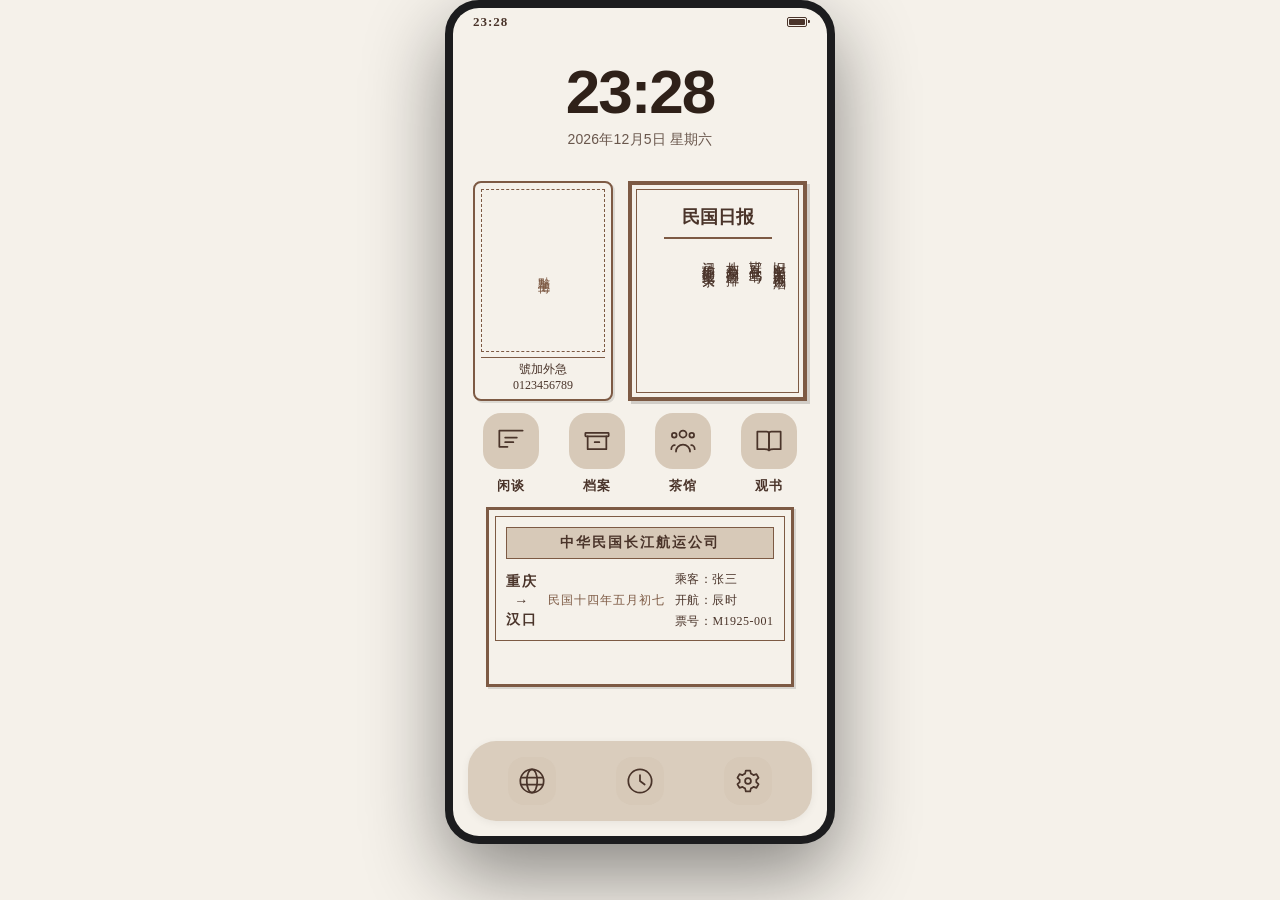
==== commit d5eb26cd: "main" ====
--- a/index.html
+++ b/index.html
@@ -5,8 +5,9 @@
   <meta name="theme-color" content="#F5F1EA" />
   <meta name="apple-mobile-web-app-capable" content="yes" />
   <meta name="apple-mobile-web-app-status-bar-style" content="default" />
-  <meta name="apple-mobile-web-app-title" content="小手机" />
-  <title>MiniPhone</title>
+  <!-- [修改标注·本次需求·修改2] 将网页名称改为 Own，添加到桌面后也显示此名称 -->
+  <meta name="apple-mobile-web-app-title" content="Own" />
+  <title>Own</title>
   <link rel="manifest" href="manifest.json" />
   <link rel="icon" href="assets/icons/icon-192.png" type="image/png" />
   <link rel="apple-touch-icon" href="assets/icons/icon-192.png" />
--- a/css/styles.css
+++ b/css/styles.css
@@ -4,10 +4,149 @@
  *       使用奶咖色、米黄色、米白色、浅灰色系。
  */
 
-@font-face {
-  font-family: "Huiwen-mincho";
-  /* 假设本地或系统有该字体，或者回退到常见宋体/明朝体 */
-  src: local("汇文明朝体"), local("Huiwen-mincho"), local("STSong"), local("SimSun");
+/* [模块标注] 字体设置卡片样式模块：仅作用于外观-字体设置页面，不影响其它设置子页 */
+.appearance-font-preset-list {
+  display: grid;
+  gap: 10px;
+  margin-bottom: 12px;
+}
+
+.appearance-font-preset {
+  width: 100%;
+  border: 1px solid rgba(74, 52, 42, 0.14);
+  border-radius: 14px;
+  background: #fffdf8;
+  color: var(--c-text-main);
+  display: flex;
+  align-items: center;
+  gap: 10px;
+  padding: 10px 12px;
+  cursor: pointer;
+  transition: transform 0.15s ease, box-shadow 0.2s ease, border-color 0.2s ease;
+}
+
+.appearance-font-preset:active {
+  transform: scale(0.99);
+}
+
+.appearance-font-preset.is-selected {
+  border-color: rgba(181, 147, 117, 0.78);
+  box-shadow: 0 8px 20px rgba(74, 52, 42, 0.12);
+  background: linear-gradient(180deg, #fffaf1 0%, #f7efe4 100%);
+}
+
+.appearance-font-preset__state,
+.appearance-font-uploaded-item__state {
+  color: var(--theme-color, #B59375);
+  display: inline-flex;
+  align-items: center;
+  justify-content: center;
+  flex-shrink: 0;
+}
+
+.appearance-font-preset__meta,
+.appearance-font-uploaded-item__meta {
+  display: flex;
+  flex-direction: column;
+  gap: 2px;
+  min-width: 0;
+  text-align: left;
+}
+
+.appearance-font-preset__meta strong,
+.appearance-font-uploaded-item__meta strong {
+  font-size: 13px;
+  line-height: 1.3;
+  color: var(--c-text-main);
+}
+
+.appearance-font-preset__meta small,
+.appearance-font-uploaded-item__meta small {
+  font-size: 11px;
+  line-height: 1.35;
+  color: var(--c-text-muted);
+}
+
+.appearance-font-upload-tools {
+  display: grid;
+  gap: 10px;
+  margin-bottom: 12px;
+}
+
+.appearance-font-upload-tools > .ui-button {
+  justify-self: start;
+}
+
+.appearance-font-url-row {
+  display: grid;
+  grid-template-columns: minmax(0, 1fr) auto;
+  gap: 10px;
+  align-items: center;
+}
+
+.appearance-font-url-row input {
+  width: 100%;
+}
+
+.appearance-font-uploaded-list {
+  display: grid;
+  gap: 10px;
+}
+
+.appearance-font-uploaded-empty {
+  border: 1px dashed rgba(74, 52, 42, 0.25);
+  border-radius: 12px;
+  padding: 12px;
+  font-size: 12px;
+  line-height: 1.45;
+  color: var(--c-text-muted);
+  background: rgba(255, 255, 255, 0.55);
+}
+
+.appearance-font-uploaded-item {
+  display: grid;
+  grid-template-columns: minmax(0, 1fr) auto;
+  gap: 10px;
+  align-items: center;
+  border: 1px solid rgba(74, 52, 42, 0.12);
+  border-radius: 14px;
+  background: #fffefb;
+  padding: 8px;
+}
+
+.appearance-font-uploaded-item.is-selected {
+  border-color: rgba(181, 147, 117, 0.72);
+  box-shadow: 0 6px 16px rgba(74, 52, 42, 0.1);
+}
+
+.appearance-font-uploaded-item__main {
+  border: none;
+  background: transparent;
+  width: 100%;
+  display: flex;
+  align-items: center;
+  gap: 10px;
+  text-align: left;
+  padding: 6px 4px;
+  cursor: pointer;
+  color: inherit;
+}
+
+.appearance-font-uploaded-item__delete {
+  min-width: 78px;
+}
+
+@media (max-width: 560px) {
+  .appearance-font-url-row,
+  .appearance-font-uploaded-item {
+    grid-template-columns: 1fr;
+  }
+
+  .appearance-font-uploaded-item__delete,
+  .appearance-font-upload-tools > .ui-button,
+  .appearance-font-url-row .ui-button {
+    width: 100%;
+  }
 }
 
 /* =========================
@@ -22,13 +161,15 @@
   --c-text-main: #4A342A;    /* Espresso 浓缩咖啡字体 */
   --c-border: #7D5A44;       /* Cocoa 可可色边框 */
   
-  --font-retro: "Huiwen-mincho", "STSong", "SimSun", serif;
+  --font-retro: "STSong", "SimSun", serif;
+  --font-scale: 1;
 
   --status-bar-height: 28px;
   --dock-height: 90px;
   --icon-size: 58px;
   --app-icon-radius: 18px;
   --app-icon-shadow: none;
+  --app-icon-label-size: 13px;
   --app-icon-border-width: 0px;
   --app-icon-border-color: #D7C9B8;
   --app-icon-custom-image: none;
@@ -36,6 +177,9 @@
   --desktop-wallpaper-size: cover;
   --desktop-wallpaper-position: center;
   --lockscreen-wallpaper: none;
+  --dock-opacity: 0.88;
+  --dock-color: hsl(38 32% 88%);
+  --dock-bg: hsl(38 32% 88% / 0.88);
   --ui-switch-off: rgba(125, 125, 130, 0.38);
   --ui-switch-on: #4A342A;
   --ui-switch-thumb: #fff;
@@ -60,6 +204,7 @@
   background-size: var(--desktop-wallpaper-size);
   background-position: var(--desktop-wallpaper-position);
   font-family: var(--font-retro);
+  font-size: calc(16px * var(--font-scale, 1));
   color: var(--c-text-main);
   overflow: hidden;
   user-select: none;
@@ -278,7 +423,7 @@
 
 .app-icon-label {
   display: block;
-  font-size: 13px;
+  font-size: var(--app-icon-label-size, 13px);
   font-weight: bold;
   color: var(--c-text-main);
   text-shadow: none;
@@ -288,13 +433,14 @@
 /* =========================
    底部 Dock 栏 (Flat 2.0)
    ========================= */
+/* [模块标注] Dock容器背景外观样式模块：仅控制 Dock 容器背景颜色与透明度，不影响 Dock 内应用图标 */
 .dock-container {
   position: absolute;
   bottom: 15px;
   left: 15px;
   right: 15px;
   height: 80px;
-  background: var(--c-white-rice);
+  background: var(--dock-bg, hsl(38 32% 88% / 0.88));
   border: none;
   border-radius: 28px;
   display: flex;
@@ -322,7 +468,7 @@
 
 
 .dock-container .app-icon-label {
-  font-size: 11px;
+  font-size: calc(var(--app-icon-label-size, 13px) - 2px);
 }
 
 .dock-container .app-icon-glyph {
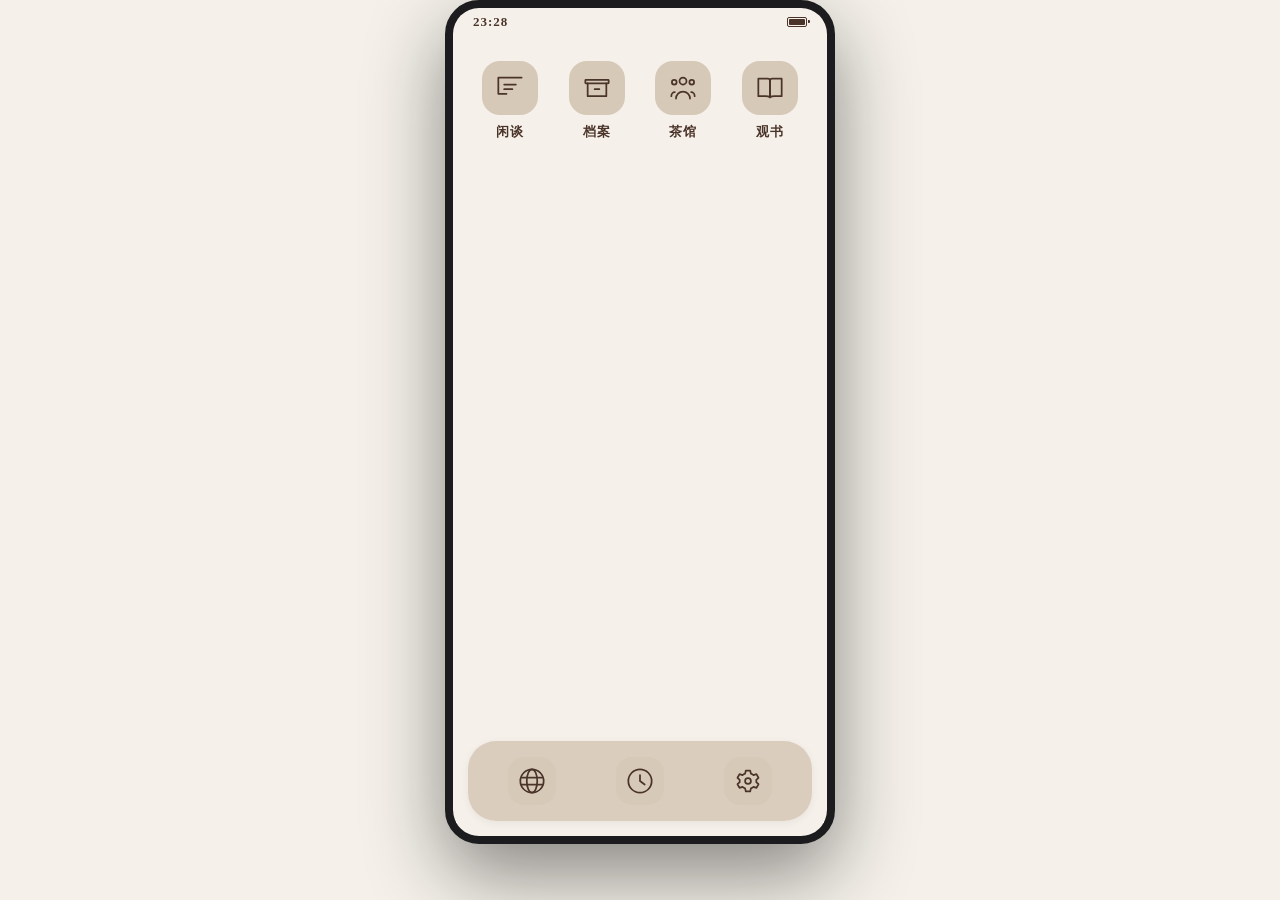
==== commit cde561ac: "main" ====
--- a/index.html
+++ b/index.html
@@ -460,43 +460,192 @@
     (() => {
       const $ = (id) => document.getElementById(id);
 
-      // 状态栏显示控制（与设置应用对接：localStorage miniphone_status_bar_hidden = '1'）
-      const statusHidden = localStorage.getItem('miniphone_status_bar_hidden') === '1';
-      if (statusHidden) document.body.classList.add('hide-status-bar');
-
-      // 全屏模式控制（与设置应用对接：localStorage miniphone_fullscreen = '1'）
-      const fullscreenOn = localStorage.getItem('miniphone_fullscreen') === '1';
-      if (fullscreenOn) document.body.classList.add('fullscreen-mode');
-
-      // [模块标注] 启动阶段桌面壁纸同步模块：初始化桌面壁纸与裁切参数，避免覆盖设置页中保存的全屏顶区铺满效果
-      const screen = $('screen-root');
-      const savedWallpaper = localStorage.getItem('miniphone_wallpaper');
-      const savedWallpaperCrop = (() => {
+      // ===== IndexedDB 内联读写辅助（替代 localStorage）=====
+      const DB_NAME = 'MiniPhoneDB';
+      const DB_VER = 1;
+      const STORE = 'appsData';
+      const KV_APP = 'persistent-kv';
+      const kvId = (k) => `${KV_APP}::${k}`;
+
+      // 打开 DB（只读用途；写入也复用）
+      const _openDB = () => new Promise((resolve, reject) => {
+        const req = indexedDB.open(DB_NAME, DB_VER);
+        req.onupgradeneeded = (e) => {
+          const db = e.target.result;
+          if (!db.objectStoreNames.contains('desktop')) db.createObjectStore('desktop', { keyPath: 'id' });
+          if (!db.objectStoreNames.contains('settings')) db.createObjectStore('settings', { keyPath: 'id' });
+          if (!db.objectStoreNames.contains('memories')) {
+            const s = db.createObjectStore('memories', { keyPath: 'key' });
+            s.createIndex('sourceApp', 'sourceApp', { unique: false });
+          }
+          if (!db.objectStoreNames.contains(STORE)) {
+            const s = db.createObjectStore(STORE, { keyPath: 'id' });
+            s.createIndex('appId', 'appId', { unique: false });
+          }
+        };
+        req.onsuccess = () => resolve(req.result);
+        req.onerror = () => reject(req.error);
+      });
+
+      let _dbP = null;
+      const getDB = () => { if (!_dbP) _dbP = _openDB(); return _dbP; };
+
+      const kvGet = async (key, def = null) => {
+        const db = await getDB();
+        return new Promise((resolve, reject) => {
+          const tx = db.transaction(STORE, 'readonly');
+          const r = tx.objectStore(STORE).get(kvId(key));
+          r.onsuccess = () => resolve(r.result?.value ?? def);
+          r.onerror = () => reject(r.error);
+        });
+      };
+
+      const kvSet = async (key, value) => {
+        const db = await getDB();
+        return new Promise((resolve, reject) => {
+          const tx = db.transaction(STORE, 'readwrite');
+          const r = tx.objectStore(STORE).put({
+            id: kvId(key), appId: KV_APP, key, value, updatedAt: Date.now()
+          });
+          r.onsuccess = () => resolve(value);
+          r.onerror = () => reject(r.error);
+        });
+      };
+
+      const kvRemove = async (key) => {
+        const db = await getDB();
+        return new Promise((resolve, reject) => {
+          const tx = db.transaction(STORE, 'readwrite');
+          const r = tx.objectStore(STORE).delete(kvId(key));
+          r.onsuccess = () => resolve(true);
+          r.onerror = () => reject(r.error);
+        });
+      };
+
+      // ===== IndexedDB 异步初始化 UI 状态 =====
+      (async () => {
         try {
-          return JSON.parse(localStorage.getItem('miniphone_wallpaper_crop') || '{}');
-        } catch (_) {
-          return {};
+          // 状态栏显示控制
+          const statusHidden = await kvGet('miniphone_status_bar_hidden');
+          if (statusHidden === '1') document.body.classList.add('hide-status-bar');
+
+          // 全屏模式控制
+          const fullscreenOn = await kvGet('miniphone_fullscreen');
+          if (fullscreenOn === '1') document.body.classList.add('fullscreen-mode');
+
+          // 壁纸
+          const screen = $('screen-root');
+          const savedWallpaper = await kvGet('miniphone_wallpaper');
+          let savedWallpaperCrop = {};
+          try {
+            const cropStr = await kvGet('miniphone_wallpaper_crop');
+            savedWallpaperCrop = cropStr ? (typeof cropStr === 'object' ? cropStr : JSON.parse(cropStr)) : {};
+          } catch (_) { savedWallpaperCrop = {}; }
+
+          const cropX = Number.isFinite(Number(savedWallpaperCrop?.x)) ? Math.max(0, Math.min(100, Number(savedWallpaperCrop.x))) : 50;
+          const cropY = Number.isFinite(Number(savedWallpaperCrop?.y)) ? Math.max(0, Math.min(100, Number(savedWallpaperCrop.y))) : 50;
+          const cropScale = Number.isFinite(Number(savedWallpaperCrop?.scale)) ? Math.max(1, Math.min(2.5, Number(savedWallpaperCrop.scale))) : 1;
+          const wallpaperSize = `${Math.max(100, cropScale * 100)}% ${Math.max(100, cropScale * 100)}%`;
+          const wallpaperPosition = `${cropX}% ${cropY}%`;
+
+          if (savedWallpaper) {
+            document.documentElement.style.setProperty('--desktop-wallpaper', `url("${savedWallpaper}")`);
+            document.documentElement.style.setProperty('--desktop-wallpaper-size', wallpaperSize);
+            document.documentElement.style.setProperty('--desktop-wallpaper-position', wallpaperPosition);
+          }
+          if (screen && savedWallpaper) {
+            screen.style.backgroundImage = `url(${savedWallpaper})`;
+            screen.style.backgroundSize = wallpaperSize;
+            screen.style.backgroundPosition = wallpaperPosition;
+            screen.style.backgroundRepeat = 'no-repeat';
+          }
+
+          // 恢复图片
+          const savedAvatar = await kvGet('miniphone_widget_avatar');
+          if (savedAvatar) applyImageDOM('avatar', savedAvatar);
+          const savedTicket = await kvGet('miniphone_widget_ticket');
+          if (savedTicket) applyImageDOM('ticket', savedTicket);
+          const savedNewsImg = await kvGet('miniphone_widget_news_img');
+          if (savedNewsImg) applyImageDOM('news', savedNewsImg);
+
+          // 恢复文本
+          for (const id of textFieldIds) {
+            const el = $(id);
+            if (!el) continue;
+            const saved = await kvGet('miniphone_widget_' + id);
+            if (saved) el.innerHTML = saved;
+          }
+        } catch (err) {
+          console.error('[index.html] IndexedDB 初始化读取失败:', err);
         }
       })();
-      const cropX = Number.isFinite(Number(savedWallpaperCrop?.x)) ? Math.max(0, Math.min(100, Number(savedWallpaperCrop.x))) : 50;
-      const cropY = Number.isFinite(Number(savedWallpaperCrop?.y)) ? Math.max(0, Math.min(100, Number(savedWallpaperCrop.y))) : 50;
-      const cropScale = Number.isFinite(Number(savedWallpaperCrop?.scale)) ? Math.max(1, Math.min(2.5, Number(savedWallpaperCrop.scale))) : 1;
-      // [模块标注] 启动阶段壁纸裁切一致性模块：与设置页/Theme 同步使用双轴缩放，确保重启后全屏顶部区域与桌面取景一致
-      const wallpaperSize = `${Math.max(100, cropScale * 100)}% ${Math.max(100, cropScale * 100)}%`;
-      const wallpaperPosition = `${cropX}% ${cropY}%`;
-
-      if (savedWallpaper) {
-        document.documentElement.style.setProperty('--desktop-wallpaper', `url("${savedWallpaper}")`);
-        document.documentElement.style.setProperty('--desktop-wallpaper-size', wallpaperSize);
-        document.documentElement.style.setProperty('--desktop-wallpaper-position', wallpaperPosition);
-      }
-
-      if (screen && savedWallpaper) {
-        screen.style.backgroundImage = `url(${savedWallpaper})`;
-        screen.style.backgroundSize = wallpaperSize;
-        screen.style.backgroundPosition = wallpaperPosition;
-        screen.style.backgroundRepeat = 'no-repeat';
-      }
+
+      // ===== 纯 DOM 辅助（无持久化）=====
+      const applyImageDOM = (target, src) => {
+        if (target === 'avatar') {
+          const img = $('widget-avatar');
+          const hint = $('widget-avatar-hint');
+          if (img) { img.src = src; img.style.display = 'block'; }
+          if (hint) hint.style.display = 'none';
+        } else if (target === 'ticket' || target === 'ticket2') {
+          const img = $('widget-ticket-img');
+          if (img) { img.src = src; img.style.display = 'block'; }
+        } else if (target === 'news') {
+          const img = $('widget-news-img');
+          if (img) { img.src = src; img.style.display = 'block'; }
+        }
+      };
+
+      const removeImageDOM = (target) => {
+        if (target === 'avatar') {
+          const img = $('widget-avatar');
+          const hint = $('widget-avatar-hint');
+          if (img) { img.src = ''; img.style.display = 'none'; }
+          if (hint) hint.style.display = 'block';
+        } else if (target === 'ticket' || target === 'ticket2') {
+          const img = $('widget-ticket-img');
+          if (img) { img.src = ''; img.style.display = 'none'; }
+        }
+      };
+
+      // 通用图片应用（含 IndexedDB 持久化）
+      const applyImage = (target, src) => {
+        applyImageDOM(target, src);
+        if (target === 'avatar') {
+          kvSet('miniphone_widget_avatar', src).catch(e => console.error(e));
+        } else if (target === 'ticket' || target === 'ticket2') {
+          kvSet('miniphone_widget_ticket', src).catch(e => console.error(e));
+        } else if (target === 'news') {
+          kvSet('miniphone_widget_news_img', src).catch(e => console.error(e));
+        }
+      };
+
+      // 删除图片（含 IndexedDB 持久化）
+      const removeImage = (target) => {
+        removeImageDOM(target);
+        if (target === 'avatar') {
+          kvRemove('miniphone_widget_avatar').catch(e => console.error(e));
+        } else if (target === 'ticket' || target === 'ticket2') {
+          kvRemove('miniphone_widget_ticket').catch(e => console.error(e));
+        }
+      };
+
+      // 文本字段列表
+      const textFieldIds = [
+        'cfg-avatar-desc', 'cfg-news-title', 'cfg-news-content',
+        'cfg-ticket-brand', 'cfg-ticket-title', 'cfg-ticket-desc', 'cfg-ticket-stamp',
+        'cfg-p1-ticket-brand', 'cfg-p1-ticket-date', 'cfg-p1-ticket-from',
+        'cfg-p1-ticket-to', 'cfg-p1-ticket-name', 'cfg-p1-ticket-time', 'cfg-p1-ticket-no'
+      ];
+      // 绑定文本字段 blur 事件（写入 IndexedDB）
+      textFieldIds.forEach(id => {
+        const el = $(id);
+        if (!el) return;
+        el.addEventListener('blur', () => {
+          kvSet('miniphone_widget_' + id, el.innerHTML).catch(e => console.error(e));
+        });
+        el.addEventListener('mousedown', (e) => e.stopPropagation());
+      });
 
       // 时钟（顶部 & 组件）
       const updateClock = () => {
@@ -539,76 +688,7 @@
         }
       }
 
-      // 通用图片应用
-      const applyImage = (target, src) => {
-        if (target === 'avatar') {
-          const img = $('widget-avatar');
-          const hint = $('widget-avatar-hint');
-          if (img) { img.src = src; img.style.display = 'block'; }
-          if (hint) hint.style.display = 'none';localStorage.setItem('miniphone_widget_avatar', src);
-        } else if (target === 'ticket' || target === 'ticket2') {
-          const img = $('widget-ticket-img');
-          if (img) { img.src = src; img.style.display = 'block'; }
-          localStorage.setItem('miniphone_widget_ticket', src);
-        } else if (target === 'news') {
-          const img = $('widget-news-img');
-          if (img) { img.src = src; img.style.display = 'block'; }
-          localStorage.setItem('miniphone_widget_news_img', src);
-        }
-      };
-
-      // 删除图片
-      const removeImage = (target) => {
-        if (target === 'avatar') {
-          const img = $('widget-avatar');
-          const hint = $('widget-avatar-hint');
-          if (img) { img.src = ''; img.style.display = 'none'; }
-          if (hint) hint.style.display = 'block';
-          localStorage.removeItem('miniphone_widget_avatar');
-        } else if (target === 'ticket' || target === 'ticket2') {
-          const img = $('widget-ticket-img');
-          if (img) { img.src = ''; img.style.display = 'none'; }
-          localStorage.removeItem('miniphone_widget_ticket');
-        }
-      };
-
-      // 恢复图片
-      const savedAvatar = localStorage.getItem('miniphone_widget_avatar');
-      if (savedAvatar) applyImage('avatar', savedAvatar);
-      const savedTicket = localStorage.getItem('miniphone_widget_ticket');
-      if (savedTicket) applyImage('ticket', savedTicket);
-      const savedNewsImg = localStorage.getItem('miniphone_widget_news_img');
-      if (savedNewsImg) applyImage('news', savedNewsImg);
-
-      // 恢复文本
-      const textFields = [
-        'cfg-avatar-desc',
-        'cfg-news-title',
-        'cfg-news-content',
-        'cfg-ticket-brand',
-        'cfg-ticket-title',
-        'cfg-ticket-desc',
-        'cfg-ticket-stamp',
-        'cfg-p1-ticket-brand',
-        'cfg-p1-ticket-date',
-        'cfg-p1-ticket-from',
-        'cfg-p1-ticket-to',
-        'cfg-p1-ticket-name',
-        'cfg-p1-ticket-time',
-        'cfg-p1-ticket-no'
-      ];
-      textFields.forEach(id => {
-        const el = $(id);
-        if (!el) return;
-        const saved = localStorage.getItem('miniphone_widget_' + id);
-        if (saved) el.innerHTML = saved;
-        el.addEventListener('blur', () => {
-          localStorage.setItem('miniphone_widget_' + id, el.innerHTML);
-        });
-        el.addEventListener('mousedown', (e) => e.stopPropagation());
-      });
-
-      // 弹窗相关
+      // 弹窗相关（已在上方定义 applyImage / removeImage 使用 IndexedDB）
       const modal = $('widget-modal');
       const modalClose = $('widget-modal-close');
       const modalSave = $('widget-modal-save');
@@ -894,7 +974,7 @@
             const descEl = $('cfg-avatar-desc');
             if (descEl) {
               descEl.innerText = desc;
-              localStorage.setItem('miniphone_widget_cfg-avatar-desc', descEl.innerHTML);
+              kvSet('miniphone_widget_cfg-avatar-desc', descEl.innerHTML).catch(e => console.error(e));
             }
           } else if (currentModalMode === 'news') {
             const title = modalNewsTitleInput.value || '';
@@ -903,19 +983,19 @@
             const contentEl = $('cfg-news-content');
             if (titleEl) {
               titleEl.innerText = title;
-              localStorage.setItem('miniphone_widget_cfg-news-title', titleEl.innerHTML);
+              kvSet('miniphone_widget_cfg-news-title', titleEl.innerHTML).catch(e => console.error(e));
             }
             if (contentEl) {
               const html = content.replace(/\n/g, '<br>');
               contentEl.innerHTML = html;
-              localStorage.setItem('miniphone_widget_cfg-news-content', contentEl.innerHTML);
+              kvSet('miniphone_widget_cfg-news-content', contentEl.innerHTML).catch(e => console.error(e));
             }
           } else if (currentModalMode === 'ticket1') {
             const saveText = (id, val) => {
               const el = $(id);
               if (el) {
                 el.innerText = val;
-                localStorage.setItem('miniphone_widget_' + id, el.innerHTML);
+                kvSet('miniphone_widget_' + id, el.innerHTML).catch(e => console.error(e));
               }
             };
             saveText('cfg-p1-ticket-brand', modalTicket1Brand.value || '');
@@ -930,7 +1010,7 @@
               const el = $(id);
               if (el) {
                 el.innerText = val;
-                localStorage.setItem('miniphone_widget_' + id, el.innerHTML);
+                kvSet('miniphone_widget_' + id, el.innerHTML).catch(e => console.error(e));
               }
             };
             saveText('cfg-ticket-brand', modalTicket2Brand.value || '');
@@ -946,7 +1026,7 @@
                 span.innerText = line;
                 descEl.appendChild(span);
               });
-              localStorage.setItem('miniphone_widget_cfg-ticket-desc', descEl.innerHTML);
+              kvSet('miniphone_widget_cfg-ticket-desc', descEl.innerHTML).catch(e => console.error(e));
             }
           }
           hideModal();
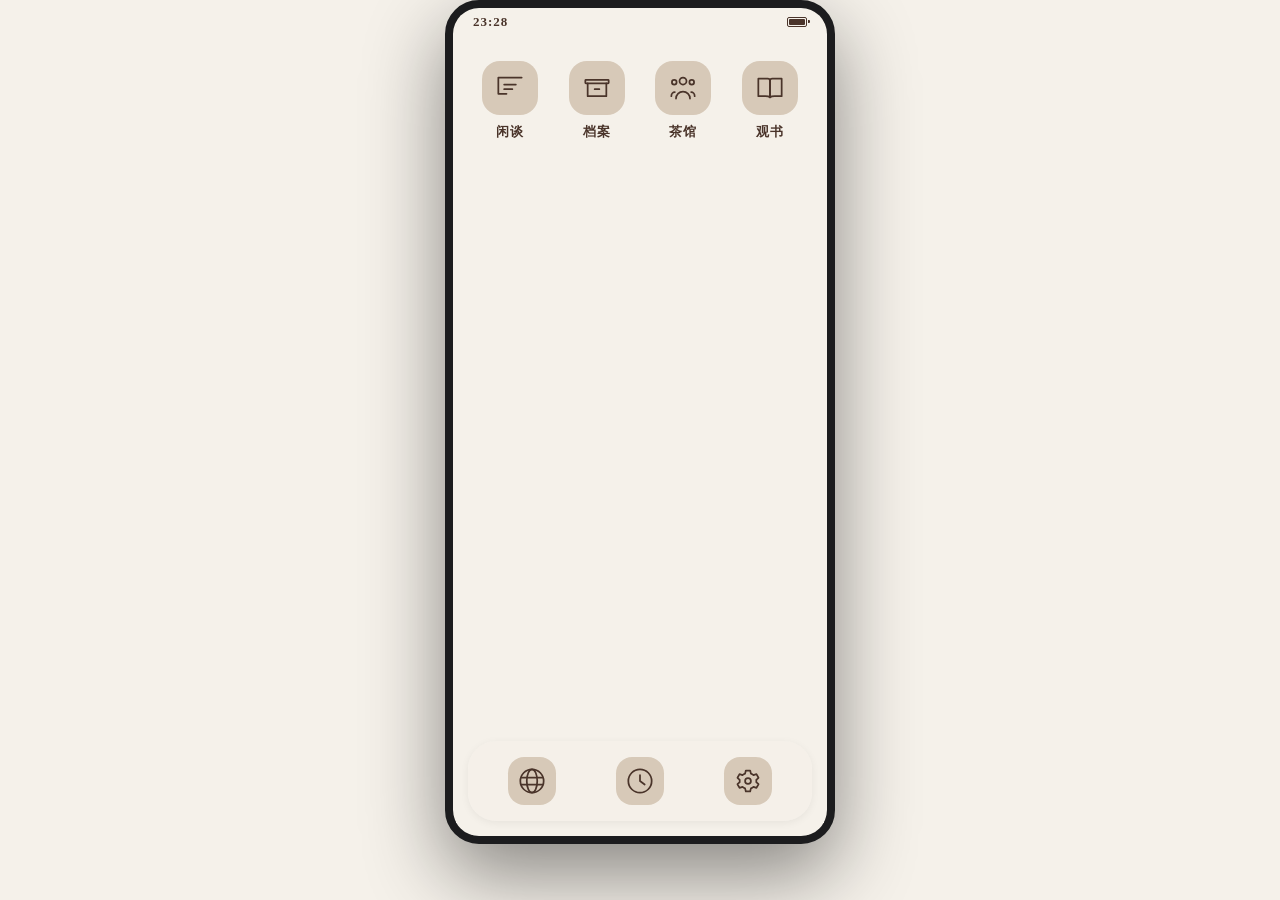
==== commit 434ba45f: "main" ====
--- a/index.html
+++ b/index.html
@@ -12,6 +12,9 @@
   <link rel="icon" href="assets/icons/icon-192.png" type="image/png" />
   <link rel="apple-touch-icon" href="assets/icons/icon-192.png" />
   <link rel="stylesheet" href="css/styles.css" />
+  <!-- [修改标注·本次问题修复] 预加载档案/世情应用样式，避免首次从桌面打开时先渲染内容再补应用 CSS -->
+  <link id="miniphone-archive-style" rel="stylesheet" href="js/apps/archive/archive.css" />
+  <link id="miniphone-worldbook-style" rel="stylesheet" href="js/apps/worldbook/worldbook.css" />
 </head>
 <body>
   <div class="phone-frame">
--- a/js/apps/archive/archive.css
+++ b/js/apps/archive/archive.css
@@ -0,0 +1,1707 @@
+/* [修改标注·需求4] 引入 Google Fonts Dancing Script 花体字 */
+@import url('https://fonts.googleapis.com/css2?family=Dancing+Script:wght@400;700&display=swap');
+
+/* 
+ * 文件: js/apps/archive/archive.css
+ * 用途: 档案应用独立样式（圆角扁平化 2.0 / 与主题统一）
+ * 说明:
+ *  - 尽量限制在 archive-* 命名空间，避免影响其它应用
+ *  - 顶部动作按钮仅作用于档案应用动态插入的按钮容器
+ *  - 本文件额外包含“角色档案主界面单页动效”样式，严格仅作用于档案应用
+ */
+
+:root {
+  --archive-bg: #f6f1e8;
+  --archive-card: #fffdf9;
+  --archive-card-soft: #f3ece1;
+  --archive-border: rgba(122, 95, 67, 0.14);
+  --archive-text: #453425;
+  --archive-subtext: #7b6855;
+  --archive-primary: #7f5c3e;
+  --archive-primary-soft: #e7d8c8;
+  --archive-danger: #b14842;
+  --archive-success: #4d8b66;
+  --archive-shadow: 0 10px 24px rgba(66, 43, 22, 0.08);
+  --archive-paper-shadow: 0 24px 58px rgba(62, 39, 18, 0.24);
+  --archive-envelope-shadow: 0 26px 52px rgba(60, 39, 21, 0.28);
+  --archive-scene-mask: rgba(33, 21, 13, 0.52);
+  --archive-paper-bg: linear-gradient(180deg, rgba(252, 245, 228, 0.96) 0%, rgba(240, 228, 202, 0.97) 100%);
+  --archive-envelope-bg: linear-gradient(180deg, #d7bc90 0%, #b98d59 100%);
+  --archive-envelope-edge: #8f653c;
+  --archive-red-seal: #8d312e;
+}
+
+.archive-v2 {
+  position: relative;
+  height: 100%;
+  min-height: 0;
+  display: flex;
+  flex-direction: column;
+  background:
+    radial-gradient(circle at 18% 12%, rgba(255, 250, 238, 0.72), transparent 30%),
+    radial-gradient(circle at 82% 20%, rgba(191, 148, 87, 0.08), transparent 28%),
+    linear-gradient(180deg, #f5efdf 0%, #e7d8bc 100%);
+  color: var(--archive-text);
+  border-radius: 20px;
+  overflow: hidden;
+}
+
+.archive-v2::before {
+  content: '';
+  position: absolute;
+  inset: 0;
+  pointer-events: none;
+  background:
+    linear-gradient(rgba(118, 90, 54, 0.02), rgba(118, 90, 54, 0.02)),
+    radial-gradient(circle at 1px 1px, rgba(90, 67, 39, 0.05) 1px, transparent 0);
+  background-size: auto, 9px 9px;
+  mix-blend-mode: multiply;
+  opacity: 0.55;
+}
+
+/* [修改标注·需求7] 主内容区滚动条隐藏 */
+.archive-v2__content {
+  position: relative;
+  flex: 1;
+  min-height: 0;
+  overflow-y: auto;
+  padding: 12px 12px 92px;
+  -webkit-overflow-scrolling: touch;
+  scrollbar-width: none;
+  -ms-overflow-style: none;
+}
+
+.archive-v2__content::-webkit-scrollbar {
+  display: none;
+}
+
+.archive-tab-panel {
+  display: grid;
+  gap: 12px;
+  animation: archiveFadeIn 220ms ease;
+}
+
+/* [修改标注·需求5] 所有tab去除独立背景边框，直接铺满正文区域 */
+.archive-tab-panel--character,
+.archive-tab-panel--mask,
+.archive-tab-panel--supporting,
+.archive-tab-panel--relation {
+  min-height: 100%;
+  background: transparent;
+  border-radius: 0;
+  padding: 0;
+}
+
+/* [模块标注] 角色档案双列错落卡片列表模块：
+   仅作用于角色档案 tab 顶部人物列表；
+   点击卡片后直接切换下方档案详情。 */
+.archive-character-panel {
+  display: block;
+}
+
+.archive-character-grid {
+  column-count: 2;
+  column-gap: 12px;
+  padding: 2px 2px 8px;
+}
+
+/* [模块标注] 角色卡片样式 —— 去除浅棕色圆角背景，保持透明轻量 */
+.archive-character-grid-card {
+  position: relative;
+  width: 100%;
+  break-inside: avoid;
+  margin-bottom: 12px;
+  border: none;
+  background: transparent;
+  border-radius: 18px;
+  padding: 6px;
+  color: var(--archive-text);
+  display: grid;
+  gap: 6px;
+  align-content: start;
+  text-align: center; /* 居中显示姓名 */
+  box-shadow: none;
+  transition: transform 0.18s ease, opacity 0.18s ease;
+  overflow: hidden;
+}
+
+/* [模块标注] 错落偏移 —— 所有偶数位(0-based奇数index)卡片向下偏移 */
+.archive-character-grid-card.is-staggered-top {
+  margin-top: 28px;
+}
+
+.archive-character-grid-card:active {
+  transform: scale(0.98);
+}
+
+.archive-character-grid-card__media {
+  position: relative;
+  width: 100%;
+  border-radius: 18px;
+  background: rgba(240, 229, 210, 0.68);
+  border: 1px solid rgba(122, 95, 67, 0.1);
+  overflow: hidden;
+  display: flex;
+  align-items: center;
+  justify-content: center;
+  color: rgba(98, 72, 45, 0.68);
+  box-shadow: 0 6px 18px rgba(71, 46, 24, 0.10);
+}
+
+/* [修改标注·本次问题1] 角色列表图片容器改为受控比例：
+   修复超高 PNG 造成卡片高度异常、进入详情后出现黑边缩放与滚动失效问题。 */
+.archive-character-grid-card__media {
+  aspect-ratio: 3 / 4.35;
+}
+
+/* [修改标注·本次问题1] 图片改为填充受控容器，避免按原图高度无限拉伸 */
+.archive-character-grid-card__media img {
+  width: 100%;
+  height: 100%;
+  object-fit: cover;
+  display: block;
+}
+
+.archive-character-grid-card__media svg {
+  width: 26px;
+  height: 26px;
+}
+
+.archive-character-grid-card__meta {
+  position: relative;
+  z-index: 1;
+  display: grid;
+  gap: 2px;
+}
+
+.archive-character-grid-card__meta strong {
+  font-size: 13px;
+  line-height: 1.3;
+  font-weight: 600;
+  word-break: break-word;
+  color: var(--archive-text);
+}
+
+/* [模块标注] 角色档案旧纸详情页模块：
+   参考旧式卷宗/登记表视觉做法；含装饰花纹角花、做旧纹理、双层边框等；
+   仅改角色档案详情展示，不影响其它模块卡片。 */
+.archive-character-detail-section {
+  min-width: 0;
+}
+
+.archive-character-paper {
+  position: relative;
+  display: grid;
+  gap: 16px;
+  padding: 28px 20px 24px;
+  border-radius: 6px;
+  border: 2px solid rgba(110, 80, 48, 0.35);
+  background:
+    radial-gradient(ellipse at 15% 8%, rgba(255, 248, 228, 0.9), transparent 36%),
+    radial-gradient(ellipse at 88% 12%, rgba(200, 160, 95, 0.12), transparent 30%),
+    radial-gradient(ellipse at 50% 95%, rgba(180, 140, 80, 0.10), transparent 32%),
+    linear-gradient(180deg, rgba(248, 238, 212, 0.99) 0%, rgba(235, 218, 184, 0.99) 55%, rgba(225, 205, 168, 0.99) 100%);
+  box-shadow:
+    0 2px 0 rgba(160, 120, 70, 0.12),
+    0 18px 40px rgba(70, 46, 24, 0.16),
+    inset 0 1px 0 rgba(255, 250, 239, 0.72);
+  overflow: hidden;
+}
+
+/* 内边框 —— 双线边框效果 */
+.archive-character-paper::before {
+  content: '';
+  position: absolute;
+  inset: 8px;
+  border: 1.5px solid rgba(108, 74, 41, 0.18);
+  border-radius: 3px;
+  pointer-events: none;
+  z-index: 0;
+}
+
+/* 纸张做旧噪点纹理 */
+.archive-character-paper::after {
+  content: '';
+  position: absolute;
+  inset: 0;
+  background:
+    /* 细微噪点 */
+    radial-gradient(circle at 1px 1px, rgba(90, 67, 39, 0.06) 1px, transparent 0),
+    /* 边缘晕染效果 */
+    radial-gradient(ellipse at 0% 0%, rgba(140, 100, 50, 0.08), transparent 40%),
+    radial-gradient(ellipse at 100% 100%, rgba(140, 100, 50, 0.10), transparent 40%),
+    radial-gradient(ellipse at 100% 0%, rgba(140, 100, 50, 0.05), transparent 30%),
+    radial-gradient(ellipse at 0% 100%, rgba(140, 100, 50, 0.06), transparent 30%);
+  background-size: 7px 7px, auto, auto, auto, auto;
+  mix-blend-mode: multiply;
+  opacity: 0.6;
+  pointer-events: none;
+  z-index: 0;
+}
+
+/* [模块标注] 角色档案纸张装饰角花模块 —— 4个角的维多利亚风格装饰 */
+.archive-paper-corner {
+  position: absolute;
+  width: 36px;
+  height: 36px;
+  z-index: 1;
+  pointer-events: none;
+  opacity: 0.42;
+}
+
+.archive-paper-corner::before,
+.archive-paper-corner::after {
+  content: '';
+  position: absolute;
+  background: rgba(108, 74, 41, 0.55);
+}
+
+/* 角花 —— 横线 + 竖线 + 装饰弧线 */
+.archive-paper-corner--tl { top: 14px; left: 14px; }
+.archive-paper-corner--tr { top: 14px; right: 14px; transform: scaleX(-1); }
+.archive-paper-corner--bl { bottom: 14px; left: 14px; transform: scaleY(-1); }
+.archive-paper-corner--br { bottom: 14px; right: 14px; transform: scale(-1, -1); }
+
+.archive-paper-corner::before {
+  top: 0; left: 0;
+  width: 28px; height: 1.5px;
+}
+
+.archive-paper-corner::after {
+  top: 0; left: 0;
+  width: 1.5px; height: 28px;
+}
+
+/* 角花末端装饰小菱形 */
+.archive-paper-corner--tl::before,
+.archive-paper-corner--tr::before,
+.archive-paper-corner--bl::before,
+.archive-paper-corner--br::before {
+  box-shadow: 26px 0 0 0 rgba(108, 74, 41, 0.35);
+}
+
+.archive-paper-corner--tl::after,
+.archive-paper-corner--tr::after,
+.archive-paper-corner--bl::after,
+.archive-paper-corner--br::after {
+  box-shadow: 0 26px 0 0 rgba(108, 74, 41, 0.35);
+}
+
+/* [修改标注·需求3] 已移除纸张底部装饰性水印印章 */
+
+/* [模块标注] 纸张顶部装饰分割线 */
+.archive-paper-divider {
+  position: relative;
+  z-index: 1;
+  height: 0;
+  border: none;
+  border-top: 1px dashed rgba(108, 74, 41, 0.22);
+  margin: 0;
+}
+
+.archive-paper-divider::before {
+  content: '✦';
+  position: absolute;
+  top: -8px;
+  left: 50%;
+  transform: translateX(-50%);
+  font-size: 10px;
+  color: rgba(108, 74, 41, 0.30);
+  background: rgba(242, 230, 204, 0.95);
+  padding: 0 8px;
+}
+
+/* [模块标注] 角色档案右上角关闭按钮 —— 绝对定位突出显示 */
+.archive-paper-close-btn {
+  position: absolute;
+  top: 12px;
+  right: 12px;
+  z-index: 5;
+  width: 32px;
+  height: 32px;
+  border-radius: 50%;
+  border: 1px solid rgba(108, 74, 41, 0.22);
+  background: rgba(255, 249, 236, 0.92);
+  color: var(--archive-text);
+  display: inline-flex;
+  align-items: center;
+  justify-content: center;
+  cursor: pointer;
+  box-shadow: 0 4px 12px rgba(72, 46, 24, 0.12);
+  transition: transform 0.15s ease, background 0.15s ease, box-shadow 0.15s ease;
+}
+
+.archive-paper-close-btn svg {
+  width: 16px;
+  height: 16px;
+}
+
+.archive-paper-close-btn:active {
+  transform: scale(0.92);
+  background: rgba(240, 228, 204, 0.95);
+}
+
+.archive-character-paper__header,
+.archive-character-paper__hero,
+.archive-character-paper__section {
+  position: relative;
+  z-index: 1;
+}
+
+.archive-character-paper__header {
+  display: flex;
+  align-items: flex-start;
+  justify-content: space-between;
+  gap: 12px;
+  padding-bottom: 12px;
+  padding-right: 36px; /* 为右上角关闭按钮留出空间 */
+  border-bottom: 1px solid rgba(110, 80, 48, 0.24);
+}
+
+.archive-character-paper__title-block {
+  display: grid;
+  gap: 4px;
+}
+
+.archive-character-paper__eyebrow {
+  margin: 0;
+  font-size: 10px;
+  letter-spacing: 0.14em;
+  text-transform: uppercase;
+  color: rgba(108, 74, 41, 0.82);
+}
+
+.archive-character-paper__title-block h3 {
+  margin: 0;
+  font-size: 28px;
+  line-height: 1.1;
+  font-family: 'KaiTi', 'STKaiti', serif;
+  font-weight: 700;
+  color: #39281a;
+  letter-spacing: 0.04em;
+}
+
+.archive-character-paper__subtitle {
+  margin: 0;
+  font-size: 12px;
+  color: var(--archive-subtext);
+}
+
+.archive-character-paper__actions {
+  display: inline-flex;
+  gap: 8px;
+  flex: 0 0 auto;
+}
+
+.archive-character-paper__icon-btn {
+  width: 34px;
+  height: 34px;
+  border-radius: 999px;
+  border: 1px solid rgba(122, 95, 67, 0.18);
+  background: rgba(255, 249, 239, 0.92);
+  color: var(--archive-text);
+  display: inline-flex;
+  align-items: center;
+  justify-content: center;
+  box-shadow:
+    0 6px 14px rgba(72, 46, 24, 0.12),
+    inset 0 1px 0 rgba(255, 255, 255, 0.56);
+}
+
+.archive-character-paper__icon-btn svg {
+  width: 16px;
+  height: 16px;
+}
+
+.archive-character-paper__icon-btn.is-danger {
+  color: var(--archive-danger);
+}
+
+.archive-character-paper__hero {
+  display: grid;
+  grid-template-columns: 110px minmax(0, 1fr);
+  gap: 14px;
+  align-items: stretch;
+}
+
+.archive-character-paper__photo {
+  min-height: 146px;
+  border: 1.5px solid rgba(108, 74, 41, 0.32);
+  background: rgba(201, 173, 130, 0.22);
+  display: flex;
+  align-items: center;
+  justify-content: center;
+  overflow: hidden;
+  color: rgba(98, 72, 45, 0.72);
+  box-shadow:
+    inset 0 0 0 1px rgba(255, 248, 233, 0.34),
+    0 8px 20px rgba(82, 54, 29, 0.14),
+    3px 3px 0 rgba(108, 74, 41, 0.06);
+}
+
+.archive-character-paper__photo img {
+  width: 100%;
+  height: 100%;
+  object-fit: cover;
+}
+
+.archive-character-paper__photo svg {
+  width: 28px;
+  height: 28px;
+}
+
+.archive-character-paper__summary {
+  min-width: 0;
+  border: 1px solid rgba(108, 74, 41, 0.24);
+  background: rgba(250, 242, 223, 0.62);
+  border-radius: 8px;
+}
+
+.archive-character-paper__extra-info {
+  min-width: 0;
+  border: 1px solid rgba(108, 74, 41, 0.24);
+  background: rgba(250, 242, 223, 0.62);
+}
+
+.archive-character-paper__summary-grid {
+  display: grid;
+  grid-template-columns: 1fr 1fr;
+}
+
+/* [模块标注] 角色档案头像右侧基础信息模块 */
+.archive-character-paper__summary-grid--side {
+  display: flex;
+  flex-direction: column;
+  justify-content: center;
+  height: 100%;
+}
+
+.archive-character-paper__summary-grid--side .archive-character-paper__field {
+  border-right: none;
+  border-bottom: 1px dashed rgba(108, 74, 41, 0.15);
+  padding: 8px 12px;
+  display: flex;
+  align-items: center;
+  gap: 12px;
+}
+
+.archive-character-paper__summary-grid--side .archive-character-paper__field:last-child {
+  border-bottom: none;
+}
+
+.archive-character-paper__summary-grid--side .archive-character-paper__field label {
+  margin-bottom: 0;
+  width: auto;
+  min-width: 42px;
+  flex-shrink: 0;
+}
+
+.archive-character-paper__summary-grid--side .archive-character-paper__field p {
+  flex: 1;
+}
+
+.archive-character-paper__field {
+  min-width: 0;
+  padding: 10px 12px;
+  border-right: 1px solid rgba(108, 74, 41, 0.18);
+  border-bottom: 1px solid rgba(108, 74, 41, 0.18);
+}
+
+.archive-character-paper__field:nth-child(2n) {
+  border-right: 0;
+}
+
+.archive-character-paper__field--full {
+  grid-column: 1 / -1;
+  border-right: 0;
+}
+
+.archive-character-paper__field label {
+  display: block;
+  margin-bottom: 6px;
+  font-size: 11px;
+  color: rgba(108, 74, 41, 0.8);
+}
+
+.archive-character-paper__field p {
+  margin: 0;
+  font-size: 13px;
+  line-height: 1.5;
+  color: #39281a;
+  word-break: break-word;
+  white-space: pre-wrap;
+}
+
+.archive-character-paper__section {
+  border: 1px solid rgba(108, 74, 41, 0.24);
+  background: rgba(250, 242, 223, 0.52);
+  border-radius: 8px;
+}
+
+.archive-character-paper__section-title {
+  display: flex;
+  align-items: center;
+  justify-content: space-between;
+  gap: 8px;
+  padding: 10px 12px;
+  border-bottom: 1px solid rgba(108, 74, 41, 0.18);
+  font-size: 12px;
+  font-weight: 700;
+  color: #4b3827;
+  letter-spacing: 0.05em;
+}
+
+.archive-character-paper__section-title i {
+  width: 22px;
+  height: 22px;
+  color: var(--archive-subtext);
+  display: inline-flex;
+  align-items: center;
+  justify-content: center;
+}
+
+.archive-character-paper__section-title i svg {
+  width: 18px;
+  height: 18px;
+}
+
+/* [修改标注·需求4] 角色名上方"秘密档案"花体字英文样式
+   使用 Google Fonts Dancing Script 花体字，降级到 cursive 通用族兼容离线 */
+.archive-character-paper__en-name {
+  display: block;
+  font-size: 14px;
+  font-weight: 400;
+  color: rgba(108, 74, 41, 0.50);
+  letter-spacing: 0.06em;
+  font-family: 'Dancing Script', 'Segoe Script', 'Apple Chancery', cursive;
+  font-style: italic;
+  line-height: 1.2;
+  margin-bottom: 2px;
+}
+
+/* [修改标注·需求1] 人物设定折叠栏样式 */
+.archive-setting-toggle {
+  user-select: none;
+}
+
+.archive-setting-chevron {
+  width: 18px;
+  height: 18px;
+  color: var(--archive-subtext);
+  transition: transform 0.2s ease;
+}
+
+.archive-setting-chevron svg {
+  width: 14px;
+  height: 14px;
+}
+
+.archive-setting-body {
+  animation: archiveFadeIn 180ms ease;
+}
+
+.archive-character-paper__content {
+  padding: 12px;
+}
+
+/* [修改标注·需求7] 角色档案人物设定固定容器 —— 滚动条隐藏 */
+.archive-character-paper__content--fixed {
+  height: 130px;
+  overflow-y: auto;
+  scrollbar-width: none;
+  -ms-overflow-style: none;
+  background: rgba(255, 255, 255, 0.35);
+  box-shadow: inset 0 2px 8px rgba(108, 74, 41, 0.05);
+  border-bottom-left-radius: 8px;
+  border-bottom-right-radius: 8px;
+}
+
+.archive-character-paper__content--fixed::-webkit-scrollbar {
+  display: none;
+}
+
+.archive-character-paper__content p {
+  margin: 0;
+  font-size: 13px;
+  line-height: 1.7;
+  color: #39281a;
+  white-space: pre-wrap;
+  word-break: break-word;
+}
+
+@keyframes archiveFadeIn {
+  from {
+    opacity: 0;
+    transform: translateY(6px);
+  }
+  to {
+    opacity: 1;
+    transform: translateY(0);
+  }
+}
+
+/* [修改标注·需求5] 空状态卡片去除独立背景边框 */
+.archive-empty-card {
+  background: transparent;
+  border: none;
+  border-radius: 0;
+  padding: 16px;
+  box-shadow: none;
+}
+
+.archive-empty-card h3 {
+  margin: 0 0 6px;
+  font-size: 15px;
+}
+
+.archive-empty-card p {
+  margin: 0;
+  font-size: 12px;
+  color: var(--archive-subtext);
+  line-height: 1.5;
+}
+
+/* 顶部标题栏左右动作区（仅档案应用） */
+/* [模块标注] 档案应用标题栏动作按钮垂直对齐模块：
+   将“添加/导入/导出”按钮与标题文本基线视觉对齐（修正偏高问题） */
+.app-window__header .archive-window-left-actions,
+.app-window__header .archive-window-right-actions {
+  position: absolute;
+  top: calc(50% + 6px);
+  transform: translateY(-50%);
+  display: inline-flex;
+  align-items: center;
+  z-index: 2;
+}
+
+.app-window__header .archive-window-left-actions {
+  left: 12px;
+  gap: 10px;
+}
+
+.app-window__header .archive-window-right-actions {
+  right: 12px;
+}
+
+.archive-window-btn {
+  width: 30px !important;
+  height: 30px !important;
+  border-radius: 10px !important;
+  border: 1px solid rgba(122, 95, 67, 0.18) !important;
+  background: rgba(255, 252, 245, 0.8) !important;
+  color: var(--archive-text) !important;
+  box-shadow: 0 6px 16px rgba(73, 48, 25, 0.08);
+  transition: transform 0.15s ease, background 0.15s ease;
+}
+
+.archive-window-btn svg {
+  width: 16px;
+  height: 16px;
+}
+
+.archive-window-btn:active {
+  transform: scale(0.96);
+}
+
+/* 卡片 */
+.archive-profile-card,
+.archive-support-card,
+.archive-relation-item {
+  background: rgba(255, 251, 244, 0.92);
+  border: 1px solid rgba(122, 95, 67, 0.16);
+  border-radius: 16px;
+  box-shadow: var(--archive-shadow);
+  padding: 12px;
+}
+
+.archive-profile-card.is-selected,
+.archive-support-card.is-selected,
+.archive-relation-item.is-selected {
+  border-color: rgba(127, 92, 62, 0.45);
+  box-shadow: 0 8px 24px rgba(78, 52, 30, 0.14);
+}
+
+.archive-profile-card__header,
+.archive-support-card__left {
+  display: flex;
+  gap: 12px;
+  align-items: center;
+  margin-bottom: 10px;
+}
+
+.archive-avatar-box {
+  width: 64px;
+  height: 64px;
+  border-radius: 14px;
+  border: 1px dashed rgba(122, 95, 67, 0.25);
+  background: var(--archive-card-soft);
+  color: var(--archive-subtext);
+  display: inline-flex;
+  align-items: center;
+  justify-content: center;
+  overflow: hidden;
+  font-size: 12px;
+  flex-shrink: 0;
+}
+
+.archive-avatar-box--small {
+  width: 52px;
+  height: 52px;
+  border-radius: 12px;
+}
+
+.archive-avatar-box img {
+  width: 100%;
+  height: 100%;
+  object-fit: cover;
+}
+
+.archive-profile-card__meta h3,
+.archive-support-meta h3 {
+  margin: 0 0 6px;
+  font-size: 15px;
+}
+
+.archive-support-meta p {
+  margin: 0;
+  font-size: 12px;
+  color: var(--archive-subtext);
+}
+
+.archive-badges,
+.archive-chip-list,
+.archive-relation-item__tags {
+  display: flex;
+  gap: 6px;
+  flex-wrap: wrap;
+}
+
+.archive-badges--paper {
+  margin-top: 2px;
+}
+
+.archive-badge,
+.archive-chip {
+  display: inline-flex;
+  align-items: center;
+  border-radius: 999px;
+  padding: 2px 9px;
+  font-size: 11px;
+  border: 1px solid rgba(122, 95, 67, 0.16);
+  background: #fffaf3;
+  color: var(--archive-subtext);
+}
+
+.archive-badge--active {
+  color: #fff;
+  background: var(--archive-primary);
+  border-color: var(--archive-primary);
+}
+
+.archive-chip--muted {
+  opacity: 0.75;
+}
+
+.archive-chip--arrow {
+  padding-inline: 7px;
+}
+
+/* 字段网格 */
+.archive-grid-fields {
+  display: grid;
+  grid-template-columns: 1fr 1fr;
+  gap: 8px;
+  margin: 10px 0;
+}
+
+.archive-mini-box,
+.archive-large-box {
+  background: rgba(255, 251, 244, 0.92);
+  border: 1px solid rgba(122, 95, 67, 0.14);
+  border-radius: 12px;
+  padding: 9px 10px;
+}
+
+.archive-mini-box label,
+.archive-large-box label {
+  display: block;
+  color: var(--archive-subtext);
+  font-size: 11px;
+  margin-bottom: 4px;
+}
+
+.archive-mini-box p,
+.archive-large-box p {
+  margin: 0;
+  line-height: 1.45;
+  font-size: 12px;
+  white-space: pre-wrap;
+  word-break: break-word;
+}
+
+.archive-card-actions {
+  margin-top: 10px;
+  display: grid;
+  grid-template-columns: repeat(3, minmax(0, 1fr));
+  gap: 8px;
+}
+
+.archive-card-actions .ui-button {
+  justify-content: center;
+  border-radius: 11px;
+  min-height: 34px;
+  font-size: 12px;
+  gap: 5px;
+}
+
+.archive-card-actions .ui-button svg {
+  width: 14px;
+  height: 14px;
+}
+
+/* [模块标注] 主界面图片比例卡片模块：
+   用于用户面具 / 角色档案主界面列表；
+   竖图显示竖版长卡，正方图显示方卡。 */
+.archive-compact-list {
+  display: flex;
+  gap: 10px;
+  overflow-x: auto;
+  padding-bottom: 2px;
+  scrollbar-width: none;
+}
+
+.archive-compact-list::-webkit-scrollbar {
+  display: none;
+}
+
+.archive-compact-list--shape-aware {
+  align-items: flex-end;
+  padding-bottom: 6px;
+}
+
+.archive-compact-card {
+  flex: 0 0 auto;
+  min-width: 92px;
+  border: 1px solid rgba(122, 95, 67, 0.16);
+  background: rgba(255, 251, 244, 0.86);
+  border-radius: 18px;
+  box-shadow: 0 10px 24px rgba(66, 43, 22, 0.08);
+  padding: 10px;
+  color: inherit;
+  display: grid;
+  gap: 8px;
+  align-content: start;
+  text-align: left;
+  transition: transform 0.18s ease, border-color 0.18s ease, box-shadow 0.18s ease;
+}
+
+.archive-compact-card.is-selected {
+  border-color: rgba(127, 92, 62, 0.45);
+  box-shadow: 0 14px 32px rgba(78, 52, 30, 0.16);
+}
+
+.archive-compact-card:active {
+  transform: scale(0.98);
+}
+
+.archive-compact-card.is-square {
+  width: 112px;
+}
+
+.archive-compact-card.is-portrait {
+  width: 98px;
+}
+
+.archive-avatar-box--adaptive {
+  width: 100%;
+  height: auto;
+  aspect-ratio: 1 / 1;
+  border-radius: 16px;
+}
+
+.archive-compact-card.is-portrait .archive-avatar-box--adaptive {
+  aspect-ratio: 3 / 4.35;
+  border-radius: 18px;
+}
+
+.archive-compact-card__name {
+  font-size: 12px;
+  line-height: 1.35;
+  color: var(--archive-text);
+  word-break: break-word;
+}
+
+/* 关系区辅助条 */
+.archive-inline-helper {
+  display: flex;
+  align-items: center;
+  justify-content: space-between;
+  gap: 10px;
+  padding: 10px 12px;
+  border-radius: 14px;
+  border: 1px solid rgba(122, 95, 67, 0.14);
+  background: rgba(255, 248, 234, 0.88);
+}
+
+.archive-inline-helper span {
+  font-size: 12px;
+  color: var(--archive-subtext);
+}
+
+.archive-inline-helper .ui-button {
+  white-space: nowrap;
+}
+
+.archive-relation-layout {
+  display: grid;
+  gap: 12px;
+  padding-top: 2px;
+}
+
+.archive-relation-tabs {
+  position: sticky;
+  top: 0;
+  z-index: 6;
+  display: grid;
+  grid-template-columns: repeat(3, minmax(0, 1fr));
+  gap: 8px;
+  padding: 8px;
+  border-radius: 18px;
+  border: 1px solid rgba(122, 95, 67, 0.14);
+  background: rgba(255, 248, 234, 0.92);
+  backdrop-filter: blur(10px);
+  box-shadow: 0 8px 20px rgba(66, 43, 22, 0.08);
+}
+
+.archive-relation-tabs__btn {
+  min-height: 40px;
+  border: 0;
+  border-radius: 14px;
+  background: transparent;
+  color: var(--archive-subtext);
+  font-size: 14px;
+  font-weight: 700;
+  letter-spacing: 0.04em;
+  transition: background 0.18s ease, color 0.18s ease, transform 0.18s ease;
+}
+
+.archive-relation-tabs__btn.is-active {
+  background: rgba(213, 196, 169, 0.92);
+  color: var(--archive-text);
+  box-shadow: inset 0 0 0 1px rgba(122, 95, 67, 0.08);
+}
+
+.archive-relation-owner-list {
+  display: grid;
+  gap: 10px;
+}
+
+.archive-relation-owner-card {
+  width: 100%;
+  border: 1px solid rgba(122, 95, 67, 0.16);
+  background: rgba(255, 251, 244, 0.92);
+  border-radius: 20px;
+  box-shadow: var(--archive-shadow);
+  padding: 14px;
+  display: grid;
+  grid-template-columns: 52px minmax(0, 1fr) 20px;
+  align-items: center;
+  gap: 12px;
+  color: var(--archive-text);
+  text-align: left;
+  transition: transform 0.18s ease, border-color 0.18s ease, box-shadow 0.18s ease;
+}
+
+.archive-relation-owner-card:active {
+  transform: scale(0.985);
+}
+
+.archive-relation-owner-card.is-selected {
+  border-color: rgba(127, 92, 62, 0.38);
+  box-shadow: 0 12px 28px rgba(78, 52, 30, 0.14);
+}
+
+.archive-relation-owner-card__meta {
+  display: grid;
+  gap: 4px;
+  min-width: 0;
+}
+
+.archive-relation-owner-card__meta strong {
+  font-size: 15px;
+  line-height: 1.25;
+  word-break: break-word;
+}
+
+.archive-relation-owner-card__meta span {
+  font-size: 12px;
+  color: var(--archive-subtext);
+}
+
+.archive-relation-owner-card__arrow {
+  width: 18px;
+  height: 18px;
+  color: rgba(123, 104, 85, 0.78);
+  display: inline-flex;
+  align-items: center;
+  justify-content: center;
+}
+
+.archive-relation-owner-card__arrow svg {
+  width: 16px;
+  height: 16px;
+}
+
+.archive-relation-list {
+  display: grid;
+  gap: 10px;
+}
+
+.archive-relation-item__head {
+  display: grid;
+  gap: 8px;
+}
+
+.archive-relation-item__title {
+  display: grid;
+  gap: 2px;
+}
+
+.archive-relation-item__title strong {
+  font-size: 15px;
+  line-height: 1.25;
+}
+
+.archive-relation-item__title span {
+  font-size: 12px;
+  color: var(--archive-subtext);
+}
+
+.archive-relation-cognition {
+  margin-top: 10px;
+  border: 1px solid rgba(122, 95, 67, 0.12);
+  border-radius: 12px;
+  background: rgba(255, 253, 249, 0.84);
+  padding: 10px 11px;
+}
+
+.archive-relation-cognition label {
+  display: block;
+  margin-bottom: 6px;
+  font-size: 11px;
+  color: var(--archive-subtext);
+}
+
+.archive-relation-cognition p {
+  margin: 0;
+  font-size: 12px;
+  color: var(--archive-text);
+  line-height: 1.55;
+  white-space: pre-wrap;
+  word-break: break-word;
+}
+
+.archive-card-actions--relation {
+  grid-template-columns: repeat(2, minmax(0, 1fr));
+}
+
+.archive-relation-item__desc {
+  margin: 9px 0 0;
+  font-size: 12px;
+  color: var(--archive-text);
+  line-height: 1.45;
+}
+
+/* [修改标注·需求6] 底部 tab 栏放在最上层，z-index 确保不被内容遮挡 */
+.archive-v2__tabbar {
+  position: absolute;
+  left: 10px;
+  right: 10px;
+  bottom: 10px;
+  height: 52px;
+  border-radius: 16px;
+  border: 1px solid rgba(20, 14, 9, 0.08);
+  background: #17120d;
+  padding: 5px;
+  display: grid;
+  grid-template-columns: repeat(4, minmax(0, 1fr));
+  gap: 4px;
+  box-shadow: 0 8px 24px rgba(25, 16, 10, 0.35);
+  z-index: 50;
+}
+
+.archive-tab-btn {
+  border: 0;
+  border-radius: 12px;
+  background: transparent;
+  color: rgba(255, 247, 235, 0.72);
+  display: inline-flex;
+  align-items: center;
+  justify-content: center;
+  transition: all 0.18s ease;
+}
+
+.archive-tab-btn svg {
+  width: 20px;
+  height: 20px;
+}
+
+.archive-tab-btn.is-active {
+  color: #fffdf7;
+  background: rgba(255, 255, 255, 0.14);
+  box-shadow: inset 0 0 0 1px rgba(255, 255, 255, 0.18);
+}
+
+/* 弹窗定制 */
+/* [模块标注] 档案应用弹窗尺寸与滚动模块：
+   1) 缩小弹窗占比，视觉更轻量
+   2) 内容区可纵向滚动，且滚动条不可见（保留滚动能力） */
+.archive-modal-panel {
+  max-width: min(88vw, 332px);
+  max-height: min(74vh, 560px);
+  overflow: hidden;
+}
+
+.archive-modal-body {
+  gap: 12px;
+  max-height: calc(min(74vh, 560px) - 84px);
+  overflow-y: auto;
+  overflow-x: hidden;
+  padding-right: 2px;
+  -webkit-overflow-scrolling: touch;
+  scrollbar-width: none;
+  -ms-overflow-style: none;
+}
+
+.archive-modal-body::-webkit-scrollbar {
+  display: none;
+}
+
+.archive-modal-hint {
+  margin: 0;
+  font-size: 12px;
+  color: var(--archive-subtext);
+  line-height: 1.5;
+}
+
+.archive-modal-actions {
+  margin-top: 4px;
+  display: grid;
+  grid-template-columns: repeat(2, minmax(0, 1fr));
+  gap: 8px;
+}
+
+.archive-modal-actions--single {
+  grid-template-columns: 1fr;
+}
+
+/* 表单 */
+.archive-form-grid {
+  display: grid;
+  gap: 10px;
+}
+
+.archive-form-row {
+  display: grid;
+  gap: 6px;
+}
+
+.archive-form-row > span {
+  font-size: 12px;
+  color: var(--archive-subtext);
+}
+
+.archive-form-row--two {
+  display: grid;
+  grid-template-columns: 1fr 1fr;
+  gap: 8px;
+}
+
+.archive-form-row label {
+  display: grid;
+  gap: 6px;
+}
+
+.archive-form-row input,
+.archive-form-row textarea,
+.archive-form-row select,
+.archive-avatar-editor__url input {
+  width: 100%;
+  box-sizing: border-box;
+  border-radius: 10px;
+  border: 1px solid rgba(122, 95, 67, 0.18);
+  background: rgba(255, 253, 249, 0.96);
+  color: var(--archive-text);
+  font-size: 13px;
+  padding: 8px 10px;
+  outline: none;
+}
+
+.archive-form-row textarea {
+  resize: vertical;
+  min-height: 86px;
+}
+
+.archive-form-row input:focus,
+.archive-form-row textarea:focus,
+.archive-form-row select:focus,
+.archive-avatar-editor__url input:focus {
+  border-color: rgba(127, 92, 62, 0.45);
+  box-shadow: 0 0 0 3px rgba(127, 92, 62, 0.13);
+}
+
+.archive-avatar-editor {
+  display: grid;
+  gap: 8px;
+}
+
+.archive-avatar-preview {
+  width: 86px;
+  height: 86px;
+  border-radius: 16px;
+  border: 1px dashed rgba(122, 95, 67, 0.3);
+  background: #f5ede2;
+  display: inline-flex;
+  align-items: center;
+  justify-content: center;
+  overflow: hidden;
+  color: var(--archive-subtext);
+  font-size: 12px;
+}
+
+.archive-avatar-preview img {
+  width: 100%;
+  height: 100%;
+  object-fit: cover;
+}
+
+.archive-avatar-editor__actions {
+  display: grid;
+  grid-template-columns: 1fr 1fr;
+  gap: 8px;
+}
+
+.archive-avatar-editor__url {
+  display: grid;
+  grid-template-columns: 1fr auto;
+  gap: 8px;
+}
+
+.archive-avatar-editor .ui-button svg {
+  width: 14px;
+  height: 14px;
+}
+
+/* 多选角色列表 */
+.archive-check-list {
+  display: grid;
+  gap: 6px;
+  max-height: 120px;
+  overflow: auto;
+  border: 1px solid rgba(122, 95, 67, 0.14);
+  border-radius: 10px;
+  padding: 8px;
+  background: rgba(255, 253, 249, 0.96);
+}
+
+.archive-check-item {
+  position: relative;
+  display: flex !important;
+  align-items: center;
+  gap: 8px;
+  font-size: 12px;
+  color: var(--archive-text);
+  cursor: pointer;
+}
+
+.archive-check-item input {
+  position: absolute;
+  opacity: 0;
+  pointer-events: none;
+}
+
+.archive-check-item__control {
+  width: 18px;
+  height: 18px;
+  border-radius: 6px;
+  border: 1px solid rgba(127, 92, 62, 0.28);
+  background: #f7efe4;
+  color: transparent;
+  display: inline-flex;
+  align-items: center;
+  justify-content: center;
+  flex: 0 0 18px;
+  box-shadow: inset 0 1px 0 rgba(255, 255, 255, 0.7);
+  transition: background 0.2s ease, border-color 0.2s ease, color 0.2s ease, transform 0.16s ease;
+}
+
+.archive-check-item__control svg {
+  width: 12px;
+  height: 12px;
+}
+
+.archive-check-item input:checked + .archive-check-item__control {
+  background: var(--archive-primary);
+  border-color: var(--archive-primary);
+  color: #fffaf3;
+}
+
+.archive-check-item input:checked + .archive-check-item__control + .archive-check-item__text {
+  color: var(--archive-primary);
+}
+
+.archive-check-item input:focus-visible + .archive-check-item__control {
+  box-shadow: 0 0 0 3px rgba(127, 92, 62, 0.14);
+}
+
+.archive-check-item:active .archive-check-item__control {
+  transform: scale(0.96);
+}
+
+.archive-muted-text {
+  font-size: 12px;
+  color: var(--archive-subtext);
+}
+
+/* iPhone 风格开关 */
+.archive-switch-row {
+  display: flex;
+  justify-content: space-between;
+  align-items: center;
+  gap: 8px;
+  padding: 10px;
+  border: 1px solid rgba(122, 95, 67, 0.14);
+  border-radius: 12px;
+  background: rgba(255, 253, 249, 0.96);
+}
+
+.archive-switch-row > span {
+  font-size: 12px;
+  color: var(--archive-subtext);
+}
+
+.toggle-switch {
+  position: relative;
+  width: 50px;
+  height: 30px;
+  flex: 0 0 auto;
+}
+
+.toggle-switch input {
+  position: absolute;
+  opacity: 0;
+  inset: 0;
+  margin: 0;
+}
+
+.toggle-slider {
+  position: absolute;
+  inset: 0;
+  border-radius: 999px;
+  background: #d1d5db;
+  transition: background 0.2s ease;
+}
+
+.toggle-slider::after {
+  content: '';
+  position: absolute;
+  left: 3px;
+  top: 3px;
+  width: 24px;
+  height: 24px;
+  border-radius: 50%;
+  background: #fff;
+  box-shadow: 0 2px 6px rgba(31, 31, 31, 0.24);
+  transition: transform 0.2s ease;
+}
+
+.toggle-switch input:checked + .toggle-slider {
+  background: var(--archive-primary);
+}
+
+.toggle-switch input:checked + .toggle-slider::after {
+  transform: translateX(20px);
+}
+
+
+/* [修改标注·需求8] 提示 —— z-index 提升到最顶层 */
+.archive-toast {
+  position: absolute;
+  left: 50%;
+  bottom: 72px;
+  transform: translateX(-50%) translateY(8px);
+  background: rgba(26, 20, 14, 0.92);
+  color: #fff;
+  border-radius: 11px;
+  padding: 7px 10px;
+  font-size: 12px;
+  opacity: 0;
+  pointer-events: none;
+  transition: opacity 0.18s ease, transform 0.18s ease;
+  z-index: 9999;
+  max-width: calc(100% - 24px);
+  text-align: center;
+}
+
+.archive-toast.show {
+  opacity: 1;
+  transform: translateX(-50%) translateY(0);
+}
+
+.archive-toast[data-type='success'] {
+  background: rgba(42, 102, 69, 0.94);
+}
+
+.archive-toast[data-type='error'] {
+  background: rgba(137, 45, 45, 0.96);
+}
+
+/* [修改标注·本次需求2] 绑定世界书列表：灰色未绑定 / 白色已绑定 */
+.archive-wb-bind-list {
+  display: flex;
+  flex-wrap: wrap;
+  gap: 8px;
+  padding: 12px;
+}
+
+.archive-wb-bind-chip {
+  display: inline-flex;
+  align-items: center;
+  border-radius: 999px;
+  padding: 5px 14px;
+  font-size: 12px;
+  line-height: 1.4;
+  border: 1px solid rgba(122, 95, 67, 0.18);
+  background: rgba(180, 170, 155, 0.35);
+  color: rgba(69, 52, 37, 0.55);
+  cursor: pointer;
+  transition: background 0.2s ease, color 0.2s ease, border-color 0.2s ease, box-shadow 0.2s ease;
+  user-select: none;
+}
+
+.archive-wb-bind-chip:active {
+  transform: scale(0.96);
+}
+
+.archive-wb-bind-chip.is-bound {
+  background: #fffdf9;
+  color: var(--archive-text);
+  border-color: rgba(127, 92, 62, 0.35);
+  box-shadow: 0 2px 8px rgba(72, 46, 24, 0.10);
+}
+
+/* [修改标注·需求3] 去除开场白折叠栏按钮周围的圆圈 */
+.archive-greeting-section .archive-character-paper__section-title i,
+.archive-setting-section .archive-character-paper__section-title i {
+  border: none;
+  background: none;
+  box-shadow: none;
+  border-radius: 0;
+}
+
+/* [修改标注·需求4c] 开场白折叠栏样式 */
+.archive-greeting-section {
+  transition: border-color 0.2s ease;
+}
+
+.archive-greeting-toggle {
+  user-select: none;
+}
+
+.archive-greeting-chevron {
+  width: 18px;
+  height: 18px;
+  color: var(--archive-subtext);
+  transition: transform 0.2s ease;
+}
+
+.archive-greeting-chevron svg {
+  width: 14px;
+  height: 14px;
+}
+
+.archive-greeting-body {
+  animation: archiveFadeIn 180ms ease;
+}
+
+.archive-greeting-actions {
+  padding: 8px 12px;
+  display: flex;
+  align-items: center;
+  gap: 8px;
+}
+
+/* [修改标注·需求4d] 开场白编辑器样式 */
+.archive-greeting-editor {
+  border: 1px solid rgba(122, 95, 67, 0.14);
+  border-radius: 12px;
+  padding: 10px;
+  background: rgba(255, 253, 249, 0.96);
+}
+
+.archive-greeting-editor > span {
+  display: block;
+  font-size: 12px;
+  color: var(--archive-subtext);
+  margin-bottom: 6px;
+}
+
+.archive-greeting-editor textarea {
+  width: 100%;
+  box-sizing: border-box;
+  border-radius: 10px;
+  border: 1px solid rgba(122, 95, 67, 0.18);
+  background: rgba(255, 253, 249, 0.96);
+  color: var(--archive-text);
+  font-size: 13px;
+  padding: 8px 10px;
+  outline: none;
+  resize: vertical;
+  min-height: 80px;
+}
+
+.archive-greeting-editor textarea:focus {
+  border-color: rgba(127, 92, 62, 0.45);
+  box-shadow: 0 0 0 3px rgba(127, 92, 62, 0.13);
+}
+
+@media (max-width: 380px) {
+  .archive-grid-fields,
+  .archive-avatar-editor__actions,
+  .archive-avatar-editor__url {
+    grid-template-columns: 1fr;
+  }
+
+  .archive-character-grid {
+    column-count: 2;
+    column-gap: 10px;
+  }
+
+  /* [模块标注] 用户面具/角色档案双列字段布局模块：
+     小屏下仍保持“姓名-性别 / 年龄-身份 / 签名-联系方式”两列排布 */
+  .archive-form-row--two {
+    grid-template-columns: 1fr 1fr;
+    gap: 8px;
+  }
+
+  .archive-card-actions {
+    grid-template-columns: 1fr;
+  }
+
+  .archive-inline-helper {
+    align-items: flex-start;
+    flex-direction: column;
+  }
+
+  .archive-relation-tabs {
+    gap: 6px;
+    padding: 6px;
+  }
+
+  .archive-relation-tabs__btn {
+    min-height: 38px;
+    font-size: 13px;
+  }
+
+  .archive-relation-owner-card {
+    grid-template-columns: 48px minmax(0, 1fr) 18px;
+    padding: 12px;
+    gap: 10px;
+  }
+
+  .archive-compact-card.is-square {
+    width: 98px;
+  }
+
+  .archive-compact-card.is-portrait {
+    width: 90px;
+  }
+
+  .archive-character-paper {
+    padding: 14px;
+    gap: 14px;
+  }
+
+  .archive-character-paper__header {
+    grid-template-columns: 1fr;
+    display: grid;
+  }
+
+  /* [修改标注·需求1] 小屏下保持头像左侧+信息右侧的并排布局，仅缩小头像尺寸 */
+  .archive-character-paper__hero {
+    grid-template-columns: 90px minmax(0, 1fr);
+    gap: 10px;
+  }
+
+  .archive-character-paper__header {
+    justify-content: stretch;
+  }
+
+  .archive-character-paper__actions {
+    justify-content: flex-start;
+    flex-wrap: wrap;
+  }
+
+  .archive-character-paper__photo {
+    width: 100px;
+    min-height: 130px;
+    margin: 0 auto;
+  }
+
+  .archive-character-paper__summary-grid {
+    grid-template-columns: 1fr;
+  }
+
+  .archive-character-paper__summary-grid--side .archive-character-paper__field {
+    border-bottom: 1px solid rgba(108, 74, 41, 0.18);
+  }
+
+  .archive-character-paper__field {
+    border-right: 0;
+  }
+
+  .archive-character-paper__title-block h3 {
+    font-size: 22px;
+  }
+
+  .archive-paper-close-btn {
+    top: 10px;
+    right: 10px;
+    width: 28px;
+    height: 28px;
+  }
+
+  .archive-paper-close-btn svg {
+    width: 14px;
+    height: 14px;
+  }
+
+  .archive-paper-corner {
+    width: 28px;
+    height: 28px;
+  }
+
+  .archive-paper-corner::before {
+    width: 22px;
+  }
+
+  .archive-paper-corner::after {
+    height: 22px;
+  }
+
+  .archive-paper-watermark {
+    width: 40px;
+    height: 40px;
+    bottom: 12px;
+    right: 14px;
+  }
+
+  .archive-paper-watermark::before {
+    width: 28px;
+    height: 28px;
+  }
+
+  .archive-paper-watermark::after {
+    font-size: 13px;
+  }
+}
--- a/js/apps/worldbook/worldbook.css
+++ b/js/apps/worldbook/worldbook.css
@@ -0,0 +1,646 @@
+/*
+ * 文件: js/apps/worldbook/worldbook.css
+ * 用途: 世情（WorldBook）应用独立样式
+ *
+ * [修改标注·本次需求1] 底部 Tab 栏 CircularNotchedRectangle + 中心悬浮 FAB
+ * [修改标注·本次需求2] 搜索功能改为只列出匹配结果
+ * [修改标注·本次需求3] 界面圆角 + 容器大小匹配档案应用 + 美化世界书卡片
+ * [修改标注·本次需求4] 底部 Tab 栏样式匹配档案应用深色风格
+ */
+
+:root {
+  --wb-bg: #f5efdf;
+  --wb-card: #fffdf9;
+  --wb-border: rgba(122, 95, 67, 0.14);
+  --wb-text: #453425;
+  --wb-subtext: #7b6855;
+  --wb-primary: #7f5c3e;
+  --wb-primary-soft: #e7d8c8;
+  --wb-danger: #b14842;
+  --wb-success: #4d8b66;
+  --wb-book-cover: #c19a6b;
+  --wb-book-cover-dark: #a07b4e;
+  --wb-book-spine: #7a5d3a;
+  --wb-book-inner: #faf6ee;
+  --wb-shadow: 0 6px 18px rgba(66, 43, 22, 0.10);
+  --wb-modal-mask: rgba(33, 21, 13, 0.52);
+}
+
+/* [修改标注·本次需求3] border-radius: 20px 与档案应用统一圆角 */
+.wb-app {
+  position: relative;
+  height: 100%;
+  min-height: 0;
+  display: flex;
+  flex-direction: column;
+  background:
+    radial-gradient(circle at 18% 12%, rgba(255, 250, 238, 0.72), transparent 30%),
+    radial-gradient(circle at 82% 20%, rgba(191, 148, 87, 0.08), transparent 28%),
+    linear-gradient(180deg, #f5efdf 0%, #e7d8bc 100%);
+  color: var(--wb-text);
+  border-radius: 20px;
+  overflow: hidden;
+}
+
+.wb-app::before {
+  content: '';
+  position: absolute;
+  inset: 0;
+  pointer-events: none;
+  background: radial-gradient(circle at 1px 1px, rgba(90, 67, 39, 0.05) 1px, transparent 0);
+  background-size: 9px 9px;
+  mix-blend-mode: multiply;
+  opacity: 0.5;
+  z-index: 0;
+}
+
+/* [修改标注·本次需求3] padding 与档案应用统一 */
+.wb-content {
+  position: relative;
+  flex: 1;
+  min-height: 0;
+  overflow-y: auto;
+  overflow-x: hidden;
+  padding: 12px 12px 92px;
+  z-index: 1;
+  -webkit-overflow-scrolling: touch;
+  scrollbar-width: none;
+  -ms-overflow-style: none;
+  border-radius: 0;
+  margin: 0;
+  background: transparent;
+  border: none;
+  box-shadow: none;
+}
+.wb-content::-webkit-scrollbar { display: none; }
+
+/* 搜索栏 */
+.wb-search-bar {
+  display: flex;
+  align-items: center;
+  gap: 8px;
+  padding: 6px 10px;
+  border-radius: 10px;
+  border: 1px solid rgba(122, 95, 67, 0.18);
+  background: rgba(255, 253, 249, 0.96);
+  margin-bottom: 10px;
+  animation: wbFadeIn 200ms ease;
+}
+.wb-search-bar input {
+  flex: 1;
+  border: none;
+  background: transparent;
+  color: var(--wb-text);
+  font-size: 13px;
+  outline: none;
+  padding: 4px 0;
+}
+.wb-search-bar input::placeholder { color: var(--wb-subtext); opacity: 0.7; }
+.wb-search-bar button {
+  width: 28px; height: 28px; border: none; background: transparent;
+  color: var(--wb-subtext); display: inline-flex; align-items: center; justify-content: center;
+  cursor: pointer; border-radius: 6px; flex-shrink: 0;
+}
+.wb-search-bar button svg { width: 16px; height: 16px; }
+
+/* 书籍网格 */
+.wb-book-grid {
+  display: grid;
+  grid-template-columns: repeat(3, 1fr);
+  gap: 10px;
+  padding: 2px;
+  animation: wbFadeIn 220ms ease;
+}
+
+/* [修改标注·本次需求3] 美化世界书卡片：圆角16px */
+.wb-book-card {
+  position: relative;
+  width: 100%;
+  aspect-ratio: 4 / 5;
+  border: 1px solid rgba(104, 78, 50, 0.14);
+  border-radius: 16px;
+  background: linear-gradient(145deg, #dec39c 0%, #c59a67 48%, #a97f4f 100%);
+  color: var(--wb-text);
+  display: flex;
+  flex-direction: column;
+  align-items: center;
+  justify-content: center;
+  padding: 8px 10px 6px;
+  cursor: pointer;
+  overflow: hidden;
+  box-shadow: 0 10px 18px rgba(80, 52, 28, 0.16), inset 0 1px 0 rgba(255, 245, 220, 0.42);
+  transition: transform 0.15s ease, box-shadow 0.15s ease;
+  text-align: center;
+}
+.wb-book-card::before {
+  content: '';
+  position: absolute; top: 0; left: 0; width: 10px; height: 100%;
+  background: linear-gradient(90deg, rgba(90, 62, 32, 0.35), rgba(90, 62, 32, 0.08));
+  pointer-events: none; z-index: 1;
+}
+.wb-book-card::after {
+  content: '';
+  position: absolute; inset: 0;
+  background: radial-gradient(circle at 1px 1px, rgba(90, 67, 39, 0.07) 1px, transparent 0);
+  background-size: 6px 6px; pointer-events: none; z-index: 1;
+}
+.wb-book-card:active { transform: scale(0.97); }
+.wb-book-card.is-search-match {
+  box-shadow: 0 0 0 2px var(--wb-primary), 2px 3px 12px rgba(127, 92, 62, 0.28);
+}
+.wb-book-card__name {
+  position: relative; z-index: 2;
+  font-size: 12px; font-weight: 700; line-height: 1.35;
+  color: #3d2a18; font-family: 'KaiTi', 'STKaiti', serif;
+  word-break: break-word; max-height: 3.8em; overflow: hidden;
+  margin-bottom: 0; padding-top: 0; text-align: center;
+  display: flex; align-items: center; justify-content: center; height: 100%;
+}
+.wb-book-card__switch { position: relative; z-index: 3; margin-top: auto; padding-top: 4px; }
+.wb-book-card__inner {
+  position: relative; z-index: 2;
+  display: flex; flex-direction: column; align-items: center; justify-content: center;
+  width: calc(100% - 10px); height: calc(100% - 10px);
+  gap: 8px; padding: 10px 8px; border-radius: 12px;
+  background: linear-gradient(180deg, rgba(255, 247, 234, 0.16), rgba(93, 62, 31, 0.06));
+  box-sizing: border-box; text-align: center;
+}
+.wb-book-card__bind {
+  max-width: 100%; padding: 3px 8px; border-radius: 999px;
+  background: rgba(255, 250, 243, 0.24); border: 1px solid rgba(255, 246, 234, 0.18);
+  font-size: 9px; color: rgba(61, 42, 24, 0.78);
+  display: flex; align-items: center; gap: 3px;
+  overflow: hidden; text-overflow: ellipsis; white-space: nowrap;
+}
+.wb-book-card__bind svg { width: 10px; height: 10px; flex-shrink: 0; }
+
+/* 书籍开关 */
+.wb-book-toggle { position: relative; width: 36px; height: 20px; flex: 0 0 auto; }
+.wb-book-toggle input { position: absolute; opacity: 0; inset: 0; margin: 0; cursor: pointer; z-index: 2; }
+.wb-book-toggle .wb-toggle-track {
+  position: absolute; inset: 0; border-radius: 999px;
+  background: rgba(100, 70, 40, 0.3); transition: background 0.2s ease;
+}
+.wb-book-toggle .wb-toggle-track::after {
+  content: ''; position: absolute; left: 2px; top: 2px; width: 16px; height: 16px;
+  border-radius: 50%; background: #fff; box-shadow: 0 1px 4px rgba(31, 31, 31, 0.22);
+  transition: transform 0.2s ease;
+}
+.wb-book-toggle input:checked + .wb-toggle-track { background: var(--wb-primary); }
+.wb-book-toggle input:checked + .wb-toggle-track::after { transform: translateX(16px); }
+
+/* [修改标注·本次需求2] 底部 Tab 栏中间圆形“+”按钮改为内嵌显示，不再悬浮在栏体上方 */
+.wb-tabbar {
+  position: absolute;
+  left: 10px;
+  right: 10px;
+  bottom: 10px;
+  height: 56px;
+  border-radius: 22px;
+  border: none;
+  background: linear-gradient(180deg, #2a1f17 0%, #1a120d 100%);
+  padding: 6px;
+  display: grid;
+  grid-template-columns: minmax(0, 1fr) 84px minmax(0, 1fr);
+  gap: 6px;
+  box-shadow:
+    0 14px 30px rgba(25, 16, 10, 0.34),
+    inset 0 1px 0 rgba(255, 247, 234, 0.08),
+    inset 0 0 0 1px rgba(255, 248, 235, 0.04);
+  z-index: 50;
+  overflow: hidden;
+}
+
+.wb-tab-btn {
+  position: relative;
+  z-index: 2;
+  width: 100%;
+  border: 0;
+  border-radius: 14px;
+  background: transparent;
+  color: rgba(255, 247, 235, 0.72);
+  display: inline-flex;
+  align-items: center;
+  justify-content: center;
+  font-size: 13px;
+  font-weight: 600;
+  gap: 6px;
+  transition: all 0.18s ease;
+  cursor: pointer;
+  margin: 0;
+}
+
+.wb-tab-btn svg {
+  width: 20px;
+  height: 20px;
+}
+
+.wb-tab-btn.is-active {
+  z-index: 3;
+  color: #fffdf7;
+  background: rgba(243, 228, 206, 0.16);
+  box-shadow:
+    inset 0 0 0 1px rgba(255, 248, 235, 0.18),
+    0 4px 10px rgba(0, 0, 0, 0.08);
+}
+
+.wb-tab-add-wrapper {
+  position: relative;
+  z-index: 4;
+  display: flex;
+  align-items: center;
+  justify-content: center;
+  overflow: hidden;
+  pointer-events: none;
+}
+
+.wb-tab-add-bg {
+  display: none;
+}
+
+/* [修改标注·本次需求2] 中心加号按钮嵌入 Tab 栏内部，圆形与对比度强化 */
+.wb-tab-add-btn {
+  position: relative;
+  top: 0;
+  left: 0;
+  transform: none;
+  z-index: 5;
+  width: 44px;
+  height: 44px;
+  border-radius: 50%;
+  border: 2px solid rgba(247, 234, 214, 0.95);
+  background: radial-gradient(circle at 30% 24%, #d8b88f 0%, #b08158 45%, #7a5235 100%);
+  color: #fffdf7;
+  display: inline-flex;
+  align-items: center;
+  justify-content: center;
+  box-shadow:
+    0 7px 14px rgba(28, 19, 12, 0.32),
+    inset 0 1px 0 rgba(255, 255, 255, 0.3),
+    inset 0 -2px 6px rgba(80, 50, 30, 0.24);
+  cursor: pointer;
+  transition: transform 0.15s ease, box-shadow 0.15s ease, filter 0.15s ease;
+  pointer-events: auto;
+  filter: saturate(1.08);
+}
+
+.wb-tab-add-btn svg {
+  width: 22px;
+  height: 22px;
+  stroke-width: 4;
+  opacity: 1;
+  filter: drop-shadow(0 1px 1px rgba(0, 0, 0, 0.22));
+}
+
+.wb-tab-add-btn:active {
+  transform: scale(0.94);
+  box-shadow:
+    0 4px 9px rgba(28, 19, 12, 0.24),
+    inset 0 1px 0 rgba(255, 255, 255, 0.22);
+}
+
+/* 书籍展开视图 */
+.wb-book-open { animation: wbFadeIn 220ms ease; }
+.wb-book-open__header {
+  display: flex; align-items: center; gap: 8px;
+  padding: 8px 0 10px; border-bottom: 1px dashed rgba(122, 95, 67, 0.22); margin-bottom: 10px;
+}
+.wb-book-open__back {
+  width: 32px; height: 32px; border-radius: 8px;
+  border: 1px solid rgba(122, 95, 67, 0.18); background: rgba(255, 249, 236, 0.92);
+  color: var(--wb-text); display: inline-flex; align-items: center; justify-content: center;
+  cursor: pointer; flex-shrink: 0;
+}
+.wb-book-open__back svg { width: 16px; height: 16px; }
+.wb-book-open__title {
+  flex: 1; font-size: 16px; font-weight: 700;
+  font-family: 'KaiTi', 'STKaiti', serif; color: #39281a;
+  min-width: 0; overflow: hidden; text-overflow: ellipsis; white-space: nowrap;
+}
+.wb-book-open__add-entry {
+  width: 32px; height: 32px; border-radius: 8px;
+  border: 1px solid rgba(122, 95, 67, 0.18); background: rgba(255, 249, 236, 0.92);
+  color: var(--wb-primary); display: inline-flex; align-items: center; justify-content: center;
+  cursor: pointer; flex-shrink: 0;
+}
+.wb-book-open__add-entry svg { width: 16px; height: 16px; }
+.wb-book-open__binding {
+  display: flex; align-items: center; gap: 6px;
+  padding: 6px 10px; border-radius: 8px;
+  background: rgba(231, 216, 200, 0.5); border: 1px solid rgba(122, 95, 67, 0.12);
+  margin-bottom: 10px; font-size: 11px; color: var(--wb-subtext);
+}
+.wb-book-open__binding button {
+  margin-left: auto; padding: 3px 10px; border-radius: 6px;
+  border: 1px solid rgba(177, 72, 66, 0.3); background: rgba(177, 72, 66, 0.08);
+  color: var(--wb-danger); font-size: 11px; cursor: pointer;
+}
+.wb-book-open__binding svg { width: 14px; height: 14px; flex-shrink: 0; }
+
+/* 条目卡片 */
+.wb-entry-list { display: grid; gap: 8px; }
+.wb-entry-card {
+  border: 1px solid rgba(122, 95, 67, 0.16); border-radius: 6px;
+  background: rgba(255, 253, 249, 0.95); overflow: hidden;
+  box-shadow: 0 2px 8px rgba(66, 43, 22, 0.06);
+}
+.wb-entry-card.is-search-match {
+  border-color: var(--wb-primary);
+  box-shadow: 0 0 0 1px var(--wb-primary), 0 2px 8px rgba(127, 92, 62, 0.15);
+}
+.wb-entry-card__header {
+  display: flex; align-items: center; gap: 8px;
+  padding: 10px 10px; cursor: pointer; user-select: none;
+}
+.wb-entry-card__chevron {
+  width: 18px; height: 18px; color: var(--wb-subtext);
+  display: inline-flex; align-items: center; justify-content: center;
+  flex-shrink: 0; transition: transform 0.2s ease;
+}
+.wb-entry-card__chevron svg { width: 14px; height: 14px; }
+.wb-entry-card.is-expanded .wb-entry-card__chevron { transform: rotate(90deg); }
+.wb-entry-card__title {
+  flex: 1; font-size: 13px; font-weight: 600; color: var(--wb-text);
+  min-width: 0; overflow: hidden; text-overflow: ellipsis; white-space: nowrap;
+}
+.wb-entry-card__trigger-badge {
+  font-size: 10px; padding: 2px 6px; border-radius: 4px;
+  background: rgba(127, 92, 62, 0.1); color: var(--wb-subtext); flex-shrink: 0;
+}
+.wb-entry-card__body { display: none; padding: 0 10px 10px; animation: wbFadeIn 180ms ease; }
+.wb-entry-card.is-expanded .wb-entry-card__body { display: block; }
+
+/* 条目表单 */
+.wb-entry-field { margin-bottom: 8px; }
+.wb-entry-field label { display: block; font-size: 11px; color: var(--wb-subtext); margin-bottom: 4px; }
+.wb-entry-field input,
+.wb-entry-field textarea,
+.wb-entry-field select {
+  width: 100%; box-sizing: border-box; border-radius: 6px;
+  border: 1px solid rgba(122, 95, 67, 0.18); background: rgba(255, 253, 249, 0.96);
+  color: var(--wb-text); font-size: 12px; padding: 6px 8px; outline: none;
+}
+.wb-entry-field input:focus,
+.wb-entry-field textarea:focus,
+.wb-entry-field select:focus {
+  border-color: rgba(127, 92, 62, 0.45); box-shadow: 0 0 0 2px rgba(127, 92, 62, 0.12);
+}
+.wb-entry-field textarea { resize: vertical; min-height: 68px; }
+.wb-entry-field-row { display: grid; grid-template-columns: 1fr 1fr; gap: 8px; }
+
+/* 条目开关行 */
+.wb-entry-switch-row {
+  display: flex; align-items: center; justify-content: space-between; gap: 6px; padding: 4px 0;
+}
+.wb-entry-switch-row span { font-size: 11px; color: var(--wb-subtext); }
+.wb-entry-switch-row--small > label { font-size: 12px; color: var(--wb-text); }
+
+/* iPhone 小开关 */
+.wb-entry-toggle { position: relative; width: 36px; height: 20px; flex: 0 0 auto; }
+.wb-entry-toggle input { position: absolute; opacity: 0; inset: 0; margin: 0; cursor: pointer; z-index: 2; }
+.wb-entry-toggle .wb-toggle-track {
+  position: absolute; inset: 0; border-radius: 999px; background: #d1d5db; transition: background 0.2s ease;
+}
+.wb-entry-toggle .wb-toggle-track::after {
+  content: ''; position: absolute; left: 2px; top: 2px; width: 16px; height: 16px;
+  border-radius: 50%; background: #fff; box-shadow: 0 1px 4px rgba(31, 31, 31, 0.22);
+  transition: transform 0.2s ease;
+}
+.wb-entry-toggle input:checked + .wb-toggle-track { background: var(--wb-primary); }
+.wb-entry-toggle input:checked + .wb-toggle-track::after { transform: translateX(16px); }
+
+/* 条目删除按钮 */
+.wb-entry-delete-btn {
+  width: 100%; padding: 6px 0; border-radius: 6px;
+  border: 1px solid rgba(177, 72, 66, 0.25); background: rgba(177, 72, 66, 0.06);
+  color: var(--wb-danger); font-size: 12px; cursor: pointer;
+  display: flex; align-items: center; justify-content: center; gap: 4px; margin-top: 4px;
+}
+.wb-entry-delete-btn svg { width: 14px; height: 14px; }
+
+/* 空状态 */
+.wb-empty { text-align: center; padding: 32px 16px; color: var(--wb-subtext); }
+.wb-empty h3 { margin: 0 0 6px; font-size: 15px; color: var(--wb-text); }
+.wb-empty p { margin: 0; font-size: 12px; line-height: 1.5; }
+
+/* 弹窗 */
+.wb-modal {
+  position: absolute; inset: 0; z-index: 200;
+  display: flex; align-items: center; justify-content: center;
+}
+.wb-modal.hidden { display: none; }
+.wb-modal__mask { position: absolute; inset: 0; background: var(--wb-modal-mask); z-index: 0; }
+.wb-modal__panel {
+  position: relative; z-index: 1; width: min(90%, 340px);
+  max-height: min(78vh, 520px); border-radius: 14px;
+  border: 1px solid rgba(122, 95, 67, 0.22);
+  background: linear-gradient(180deg, #faf6ee 0%, #f0e8d6 100%);
+  box-shadow: 0 20px 48px rgba(60, 38, 18, 0.28);
+  overflow: hidden; display: flex; flex-direction: column; animation: wbFadeIn 200ms ease;
+}
+.wb-modal__header {
+  display: flex; align-items: center; justify-content: space-between;
+  padding: 12px 14px; border-bottom: 1px solid rgba(122, 95, 67, 0.14);
+  font-size: 14px; font-weight: 700; color: var(--wb-text);
+}
+.wb-modal__close {
+  width: 28px; height: 28px; border-radius: 50%;
+  border: 1px solid rgba(122, 95, 67, 0.18); background: rgba(255, 249, 236, 0.92);
+  color: var(--wb-text); display: inline-flex; align-items: center; justify-content: center; cursor: pointer;
+}
+.wb-modal__close svg { width: 14px; height: 14px; }
+.wb-modal__body {
+  flex: 1; min-height: 0; overflow-y: auto; padding: 12px 14px;
+  scrollbar-width: none; -ms-overflow-style: none; -webkit-overflow-scrolling: touch;
+}
+.wb-modal__body::-webkit-scrollbar { display: none; }
+.wb-modal__footer {
+  display: grid; grid-template-columns: 1fr 1fr; gap: 8px;
+  padding: 10px 14px; border-top: 1px solid rgba(122, 95, 67, 0.14);
+}
+.wb-modal__footer .wb-btn { min-height: 36px; }
+
+/* 按钮 */
+.wb-btn {
+  border-radius: 8px; border: 1px solid rgba(122, 95, 67, 0.18);
+  background: rgba(255, 253, 249, 0.96); color: var(--wb-text);
+  font-size: 13px; padding: 7px 14px; cursor: pointer;
+  display: inline-flex; align-items: center; justify-content: center; gap: 4px;
+  transition: background 0.15s ease, transform 0.12s ease;
+}
+.wb-btn:active { transform: scale(0.97); }
+.wb-btn svg { width: 14px; height: 14px; }
+.wb-btn--primary { background: var(--wb-primary); color: #fff; border-color: var(--wb-primary); }
+.wb-btn--danger { background: rgba(177, 72, 66, 0.08); color: var(--wb-danger); border-color: rgba(177, 72, 66, 0.3); }
+
+/* 弹窗表单 */
+.wb-form-group { margin-bottom: 10px; }
+.wb-form-group label { display: block; font-size: 12px; color: var(--wb-subtext); margin-bottom: 4px; }
+.wb-form-group input,
+.wb-form-group textarea,
+.wb-form-group select {
+  width: 100%; box-sizing: border-box; border-radius: 8px;
+  border: 1px solid rgba(122, 95, 67, 0.18); background: rgba(255, 253, 249, 0.96);
+  color: var(--wb-text); font-size: 13px; padding: 8px 10px; outline: none;
+}
+.wb-form-group input:focus,
+.wb-form-group textarea:focus,
+.wb-form-group select:focus {
+  border-color: rgba(127, 92, 62, 0.45); box-shadow: 0 0 0 3px rgba(127, 92, 62, 0.13);
+}
+.wb-form-group textarea { resize: vertical; min-height: 80px; }
+.wb-form-row { display: grid; grid-template-columns: 1fr 1fr; gap: 8px; }
+.wb-modal-hint { margin: 0 0 10px; font-size: 12px; color: var(--wb-subtext); line-height: 1.5; }
+
+/* Toast */
+.wb-toast {
+  position: absolute; left: 50%; bottom: 72px;
+  transform: translateX(-50%) translateY(8px);
+  background: rgba(26, 20, 14, 0.92); color: #fff;
+  border-radius: 11px; padding: 7px 14px; font-size: 12px;
+  opacity: 0; pointer-events: none;
+  transition: opacity 0.18s ease, transform 0.18s ease;
+  z-index: 9999; max-width: calc(100% - 24px); text-align: center; white-space: nowrap;
+}
+.wb-toast.show { opacity: 1; transform: translateX(-50%) translateY(0); }
+.wb-toast[data-type='success'] { background: rgba(42, 102, 69, 0.94); }
+.wb-toast[data-type='error'] { background: rgba(137, 45, 45, 0.96); }
+
+/* 标题栏按钮 */
+.app-window__header .wb-header-left,
+.app-window__header .wb-header-right {
+  position: absolute; top: calc(50% + 6px); transform: translateY(-50%);
+  display: inline-flex; align-items: center; z-index: 2;
+}
+.app-window__header .wb-header-left { left: 12px; gap: 6px; }
+.app-window__header .wb-header-right { right: 12px; gap: 6px; }
+.wb-header-btn {
+  width: 30px !important; height: 30px !important; border-radius: 10px !important;
+  border: 1px solid rgba(122, 95, 67, 0.18) !important;
+  background: rgba(255, 252, 245, 0.8) !important; color: var(--wb-text) !important;
+  box-shadow: 0 4px 12px rgba(73, 48, 25, 0.08);
+  display: inline-flex; align-items: center; justify-content: center;
+  cursor: pointer; transition: transform 0.15s ease;
+}
+.wb-header-btn svg { width: 16px; height: 16px; }
+.wb-header-btn:active { transform: scale(0.96); }
+
+.wb-header-title-btn {
+  pointer-events: auto;
+  display: inline-flex; align-items: center; justify-content: center;
+  max-width: calc(100% - 164px); min-width: 0;
+  padding: 4px 12px; margin: 0; border: none; border-radius: 999px;
+  background: transparent; color: var(--wb-text);
+  font: inherit; font-size: 16px; font-weight: 700;
+  letter-spacing: 0.5px; line-height: 1.2;
+  white-space: nowrap; overflow: hidden; text-overflow: ellipsis;
+  cursor: pointer;
+  transition: opacity 0.15s ease, transform 0.12s ease, background 0.15s ease;
+}
+.wb-header-title-btn:active {
+  opacity: 0.78;
+  transform: scale(0.98);
+  background: rgba(127, 92, 62, 0.08);
+}
+
+/* 角色选择列表 */
+.wb-char-list {
+  display: grid; gap: 6px; max-height: 140px; overflow-y: auto;
+  border: 1px solid rgba(122, 95, 67, 0.14); border-radius: 8px;
+  padding: 6px; background: rgba(255, 253, 249, 0.96);
+  scrollbar-width: none; -ms-overflow-style: none;
+}
+.wb-char-list::-webkit-scrollbar { display: none; }
+.wb-char-item {
+  display: flex; align-items: center; gap: 8px;
+  padding: 6px 8px; border-radius: 6px; border: 1px solid transparent;
+  cursor: pointer; font-size: 12px; color: var(--wb-text);
+  transition: background 0.12s ease, border-color 0.12s ease;
+}
+.wb-char-item:hover, .wb-char-item:active { background: rgba(231, 216, 200, 0.4); }
+.wb-char-item.is-selected { border-color: var(--wb-primary); background: rgba(127, 92, 62, 0.08); }
+
+/* 条目状态徽章 */
+.wb-entry-card__status-badge {
+  font-size: 10px; padding: 1px 6px; border-radius: 4px;
+  font-weight: 600; flex-shrink: 0; letter-spacing: 0.5px;
+}
+.wb-entry-card__status-badge--on { background: rgba(77, 139, 102, 0.15); color: var(--wb-success); }
+.wb-entry-card__status-badge--off { background: rgba(177, 72, 66, 0.1); color: var(--wb-danger); }
+
+/* 位置/触发选择按钮 */
+.wb-pos-picker-btn {
+  width: 100%; box-sizing: border-box; border-radius: 6px;
+  border: 1px solid rgba(122, 95, 67, 0.18); background: rgba(255, 253, 249, 0.96);
+  color: var(--wb-text); font-size: 12px; padding: 6px 8px;
+  cursor: pointer; text-align: left; transition: border-color 0.15s ease;
+}
+.wb-pos-picker-btn:active { border-color: rgba(127, 92, 62, 0.45); }
+
+/* 位置选择弹窗列表 */
+.wb-position-picker { display: grid; gap: 6px; }
+.wb-position-option {
+  display: flex; align-items: center; justify-content: space-between;
+  padding: 10px 12px; border-radius: 8px;
+  border: 1px solid rgba(122, 95, 67, 0.12); background: rgba(255, 253, 249, 0.96);
+  cursor: pointer; font-size: 13px; color: var(--wb-text);
+  transition: background 0.12s ease, border-color 0.12s ease;
+}
+.wb-position-option:active { background: rgba(231, 216, 200, 0.4); }
+.wb-position-option.is-active { border-color: var(--wb-primary); background: rgba(127, 92, 62, 0.06); }
+.wb-position-option svg { width: 16px; height: 16px; vertical-align: middle; margin-right: 4px; }
+.wb-position-radio {
+  width: 18px; height: 18px; border-radius: 50%;
+  border: 2px solid rgba(122, 95, 67, 0.3); background: transparent;
+  position: relative; flex-shrink: 0; transition: border-color 0.15s ease;
+}
+.wb-position-radio.is-checked { border-color: var(--wb-primary); }
+.wb-position-radio.is-checked::after {
+  content: ''; position: absolute; top: 3px; left: 3px;
+  width: 8px; height: 8px; border-radius: 50%; background: var(--wb-primary);
+}
+
+/* 长按弹窗菜单 */
+.wb-longpress-menu { display: grid; gap: 14px; }
+.wb-longpress-section { display: grid; gap: 8px; }
+.wb-longpress-section-title {
+  font-size: 11px; font-weight: 600; color: var(--wb-subtext);
+  text-transform: uppercase; letter-spacing: 0.5px;
+}
+
+/* 内容放大按钮 */
+.wb-entry-field__label-row {
+  display: flex; align-items: center; justify-content: space-between; margin-bottom: 4px;
+}
+.wb-entry-field__label-row label { margin-bottom: 0; }
+.wb-content-expand-btn {
+  width: 24px; height: 24px;
+  border: 1px solid rgba(122, 95, 67, 0.18); border-radius: 6px;
+  background: rgba(255, 249, 236, 0.92); color: var(--wb-subtext);
+  display: inline-flex; align-items: center; justify-content: center;
+  cursor: pointer; padding: 0; transition: transform 0.12s ease, background 0.12s ease;
+}
+.wb-content-expand-btn:active { transform: scale(0.92); }
+.wb-content-expand-btn svg { width: 14px; height: 14px; }
+.wb-expand-textarea {
+  width: 100%; box-sizing: border-box; border-radius: 8px;
+  border: 1px solid rgba(122, 95, 67, 0.18); background: rgba(255, 253, 249, 0.96);
+  color: var(--wb-text); font-size: 13px; padding: 10px; outline: none;
+  resize: vertical; min-height: 200px; font-family: inherit; line-height: 1.6;
+}
+.wb-expand-textarea:focus {
+  border-color: rgba(127, 92, 62, 0.45); box-shadow: 0 0 0 3px rgba(127, 92, 62, 0.13);
+}
+
+/* 动画 */
+@keyframes wbFadeIn {
+  from { opacity: 0; transform: translateY(6px); }
+  to { opacity: 1; transform: translateY(0); }
+}
+
+/* 响应式 */
+@media (max-width: 380px) {
+  .wb-book-grid { grid-template-columns: repeat(2, 1fr); gap: 8px; }
+  .wb-book-card__name { font-size: 11px; }
+  .wb-entry-field-row { grid-template-columns: 1fr; }
+}
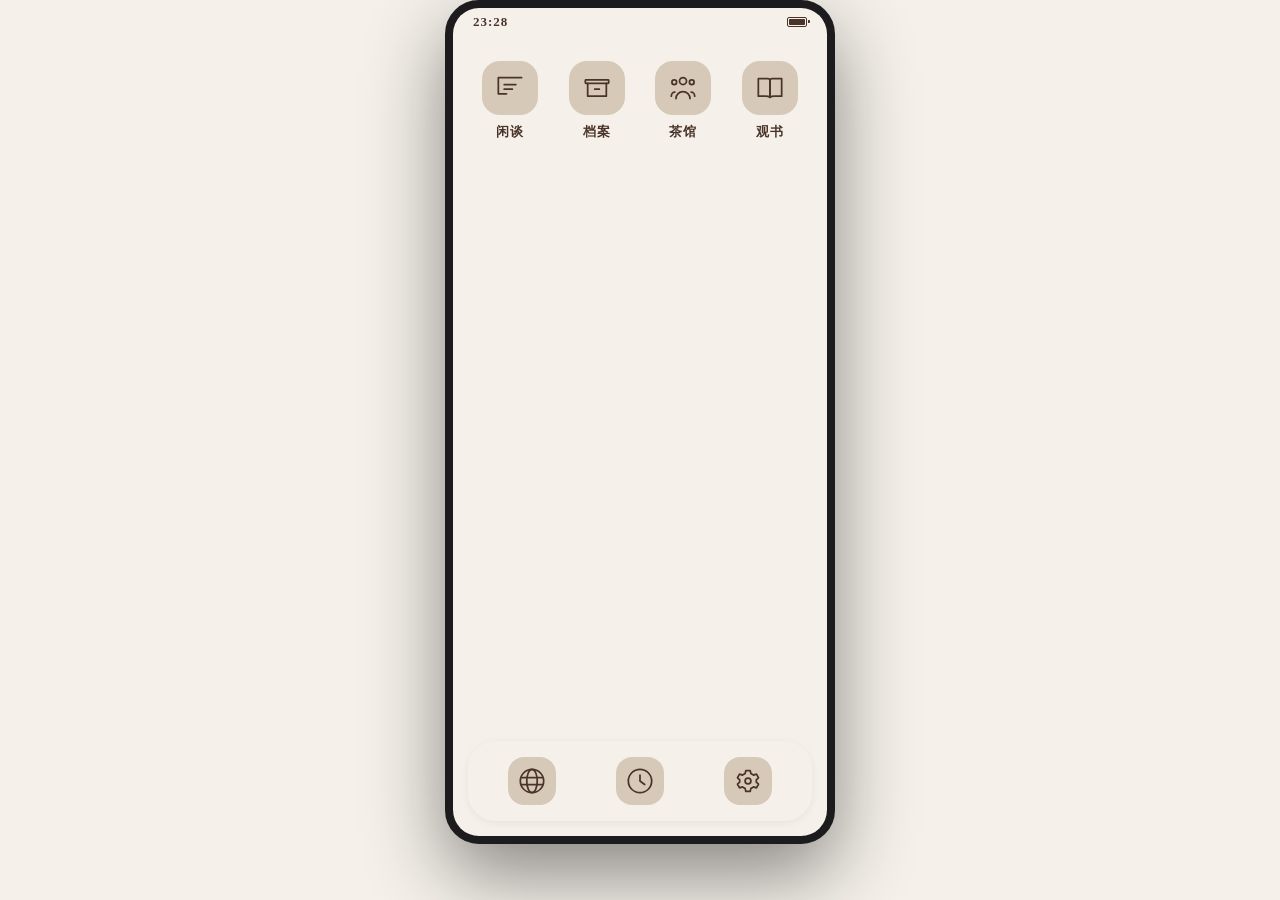
==== commit 4afc24c4: "desktop" ====
--- a/index.html
+++ b/index.html
@@ -12,11 +12,55 @@
   <link rel="icon" href="assets/icons/icon-192.png" type="image/png" />
   <link rel="apple-touch-icon" href="assets/icons/icon-192.png" />
   <link rel="stylesheet" href="css/styles.css" />
+  <!-- [模块标注] 首屏全屏恢复防闪烁模块：在读取 IndexedDB 设置前暂时隐藏页面，避免先出现默认手机外壳 -->
+  <script>
+    (() => {
+      document.documentElement.setAttribute('data-booting-fullscreen-check', '1');
+
+      /* ==========================================================================
+         [区域标注·本次反馈修复·桌面静态布局防闪旧]
+         说明：
+         - index.html 内置静态桌面只用于基础占位和 file:// 预览。
+         - HTTP 模块启动时，先隐藏桌面与 Dock，等 main.js 读取 db.js/IndexedDB
+           并套用最新桌面编辑布局后再显示。
+         - 禁止使用 localStorage/sessionStorage，不写双份兜底存储。
+         ========================================================================== */
+      document.documentElement.setAttribute('data-desktop-layout-booting', '1');
+    })();
+  </script>
+  <style id="boot-fullscreen-guard">
+    html[data-booting-fullscreen-check="1"] body {
+      visibility: hidden;
+    }
+
+    /* [区域标注·本次反馈修复·桌面静态布局防闪旧] 隐藏静态桌面，直到最新 IndexedDB 布局套用完成 */
+    html[data-desktop-layout-booting="1"] #desktop-container,
+    html[data-desktop-layout-booting="1"] #dock-container {
+      visibility: hidden;
+    }
+  </style>
   <!-- [修改标注·本次问题修复] 预加载档案/世情应用样式，避免首次从桌面打开时先渲染内容再补应用 CSS -->
   <link id="miniphone-archive-style" rel="stylesheet" href="js/apps/archive/archive.css" />
   <link id="miniphone-worldbook-style" rel="stylesheet" href="js/apps/worldbook/worldbook.css" />
 </head>
 <body>
+  <script type="module">
+    import { DB } from './js/core/data/DB.js';
+
+    // [模块标注] 首屏全屏恢复模块：启动早期仅通过 DB.js 读取 settings/global-settings.appearance.fullscreen 并还原全屏 class
+    try {
+      const bootDb = new DB();
+      await bootDb.init();
+      const bootSettings = await bootDb.get('settings', 'global-settings');
+      if (bootSettings?.appearance?.fullscreen) {
+        document.body.classList.add('fullscreen-mode');
+      }
+    } catch (error) {
+      console.warn('[index.html] 首屏全屏恢复失败（非致命）', error);
+    } finally {
+      document.documentElement.removeAttribute('data-booting-fullscreen-check');
+    }
+  </script>
   <div class="phone-frame">
     <div class="screen" id="screen-root">
       <!--顶部状态栏（可在设置中隐藏/显示） -->
@@ -531,10 +575,6 @@
           // 状态栏显示控制
           const statusHidden = await kvGet('miniphone_status_bar_hidden');
           if (statusHidden === '1') document.body.classList.add('hide-status-bar');
-
-          // 全屏模式控制
-          const fullscreenOn = await kvGet('miniphone_fullscreen');
-          if (fullscreenOn === '1') document.body.classList.add('fullscreen-mode');
 
           // 壁纸
           const screen = $('screen-root');
--- a/css/styles.css
+++ b/css/styles.css
@@ -1104,6 +1104,8 @@
   pointer-events: none;
 }
 
+/* [修改标注·问题1-修复] 增加 overflow:hidden 防止大尺寸角色卡图片溢出窗口容器，
+   导致浏览器视口缩放出现黑边与滚动失效 */
 .app-window {
   position: absolute;
   top: var(--status-bar-height);
@@ -1118,6 +1120,7 @@
   display: flex;
   flex-direction: column;
   border-radius: 0;
+  overflow: hidden;
 }
 
 .app-window.is-active {
@@ -1269,13 +1272,17 @@
   background: rgba(215, 201, 184, 0.24);
 }
 
+/* [修改标注·本次问题1-修复] 防止应用内大尺寸图片等内容水平溢出导致整屏缩小出现黑边 */
 .app-window__content {
   flex: 1;
-  overflow: auto;
+  overflow-x: hidden;
+  overflow-y: auto;
   padding: 16px;
   background: var(--c-bg-wallpaper);
   scrollbar-width: none; /* Firefox */
   -ms-overflow-style: none; /* IE/Edge */
+  min-width: 0;
+  max-width: 100%;
 }
 .app-window__content::-webkit-scrollbar {
   display: none; /* Chrome/Safari/Opera */
--- a/js/apps/archive/archive.css
+++ b/js/apps/archive/archive.css
@@ -31,10 +31,14 @@
   --archive-red-seal: #8d312e;
 }
 
+/* [修改标注·本次问题1-修复] 根容器增强溢出约束：
+   防止大尺寸角色卡 PNG 图片水平溢出导致整屏缩小出现黑边与滚动失效。 */
 .archive-v2 {
   position: relative;
   height: 100%;
   min-height: 0;
+  min-width: 0;
+  max-width: 100%;
   display: flex;
   flex-direction: column;
   background:
@@ -60,10 +64,14 @@
 }
 
 /* [修改标注·需求7] 主内容区滚动条隐藏 */
+/* [修改标注·本次问题1-修复] 内容区增加 overflow-x: hidden，阻止水平溢出冒泡 */
 .archive-v2__content {
   position: relative;
   flex: 1;
   min-height: 0;
+  min-width: 0;
+  max-width: 100%;
+  overflow-x: hidden;
   overflow-y: auto;
   padding: 12px 12px 92px;
   -webkit-overflow-scrolling: touch;
@@ -75,10 +83,14 @@
   display: none;
 }
 
+/* [修改标注·本次问题1-修复] 标签面板溢出防护：阻止大尺寸图片内容沿DOM树向上传播 */
 .archive-tab-panel {
   display: grid;
   gap: 12px;
   animation: archiveFadeIn 220ms ease;
+  min-width: 0;
+  max-width: 100%;
+  overflow: hidden;
 }
 
 /* [修改标注·需求5] 所有tab去除独立背景边框，直接铺满正文区域 */
@@ -95,20 +107,28 @@
 /* [模块标注] 角色档案双列错落卡片列表模块：
    仅作用于角色档案 tab 顶部人物列表；
    点击卡片后直接切换下方档案详情。 */
+/* [修改标注·本次问题1-修复] 角色面板溢出防护 */
 .archive-character-panel {
   display: block;
-}
-
+  min-width: 0;
+  max-width: 100%;
+  overflow: hidden;
+}
+
+/* [修改标注·本次问题1-修复] 双列网格溢出防护 */
 .archive-character-grid {
   column-count: 2;
   column-gap: 12px;
   padding: 2px 2px 8px;
+  overflow: hidden;
 }
 
 /* [模块标注] 角色卡片样式 —— 去除浅棕色圆角背景，保持透明轻量 */
+/* [修改标注·本次问题1-修复] 卡片添加 min-width 约束防止被内容撑宽 */
 .archive-character-grid-card {
   position: relative;
   width: 100%;
+  min-width: 0;
   break-inside: avoid;
   margin-bottom: 12px;
   border: none;
@@ -185,10 +205,14 @@
 /* [模块标注] 角色档案旧纸详情页模块：
    参考旧式卷宗/登记表视觉做法；含装饰花纹角花、做旧纹理、双层边框等；
    仅改角色档案详情展示，不影响其它模块卡片。 */
+/* [修改标注·本次问题1-修复] 详情区溢出防护：
+   防止大尺寸角色卡图片撑破布局导致整屏缩小出现黑边与滚动失效。 */
 .archive-character-detail-section {
   min-width: 0;
-}
-
+  overflow: hidden;
+}
+
+/* [修改标注·本次问题1-修复] 纸张卡片添加 max-width + box-sizing 防止溢出 */
 .archive-character-paper {
   position: relative;
   display: grid;
@@ -196,6 +220,8 @@
   padding: 28px 20px 24px;
   border-radius: 6px;
   border: 2px solid rgba(110, 80, 48, 0.35);
+  max-width: 100%;
+  box-sizing: border-box;
   background:
     radial-gradient(ellipse at 15% 8%, rgba(255, 248, 228, 0.9), transparent 36%),
     radial-gradient(ellipse at 88% 12%, rgba(200, 160, 95, 0.12), transparent 30%),
@@ -417,15 +443,25 @@
   color: var(--archive-danger);
 }
 
+/* [修改标注·本次问题1] hero 区域列宽改为硬约束，阻止详情头像把布局最小宽度向外传递 */
 .archive-character-paper__hero {
   display: grid;
-  grid-template-columns: 110px minmax(0, 1fr);
+  grid-template-columns: minmax(0, 110px) minmax(0, 1fr);
   gap: 14px;
   align-items: stretch;
-}
-
+  min-width: 0;
+  overflow: hidden;
+}
+
+/* [修改标注·本次问题1] 详情页头像容器改为固定列宽配合裁切显示：
+   彻底隔离导入 PNG 原图尺寸，避免触发窗口内容区缩放后出现黑边 */
 .archive-character-paper__photo {
-  min-height: 146px;
+  position: relative;
+  width: 110px;
+  max-width: 100%;
+  height: 180px;
+  min-height: 0;
+  justify-self: start;
   border: 1.5px solid rgba(108, 74, 41, 0.32);
   background: rgba(201, 173, 130, 0.22);
   display: flex;
@@ -437,12 +473,29 @@
     inset 0 0 0 1px rgba(255, 248, 233, 0.34),
     0 8px 20px rgba(82, 54, 29, 0.14),
     3px 3px 0 rgba(108, 74, 41, 0.06);
-}
-
+  contain: layout paint style;
+}
+
+/* [修改标注·本次问题1-修复] 详情头像改为背景层渲染，彻底隔离原图尺寸参与布局计算 */
+.archive-character-paper__photo-bg {
+  position: absolute;
+  inset: 0;
+  width: 100%;
+  height: 100%;
+  display: block;
+  background-repeat: no-repeat;
+  background-size: cover;
+  background-position: center;
+}
+
+/* [修改标注·本次问题1-修复] 兼容仍使用 img 的详情块（如面具/配角），统一绝对定位填充容器 */
 .archive-character-paper__photo img {
+  position: absolute;
+  inset: 0;
   width: 100%;
   height: 100%;
   object-fit: cover;
+  display: block;
 }
 
 .archive-character-paper__photo svg {
@@ -952,20 +1005,24 @@
   white-space: nowrap;
 }
 
+/* [修改标注·本次问题1-高度压缩] 关系网络正文区域固定从顶部开始排布，消除居中留白 */
 .archive-relation-layout {
   display: grid;
-  gap: 12px;
-  padding-top: 2px;
-}
-
+  align-content: start;
+  gap: 8px;
+  padding-top: 0;
+}
+
+/* [修改标注·本次问题1-关系网络分类高度] 关系网络三分类条高度缩小并对齐底部 TAB 栏高度（52px） */
 .archive-relation-tabs {
   position: sticky;
   top: 0;
   z-index: 6;
   display: grid;
   grid-template-columns: repeat(3, minmax(0, 1fr));
-  gap: 8px;
-  padding: 8px;
+  gap: 4px;
+  padding: 5px;
+  height: 52px;
   border-radius: 18px;
   border: 1px solid rgba(122, 95, 67, 0.14);
   background: rgba(255, 248, 234, 0.92);
@@ -974,7 +1031,8 @@
 }
 
 .archive-relation-tabs__btn {
-  min-height: 40px;
+  min-height: 0;
+  height: 100%;
   border: 0;
   border-radius: 14px;
   background: transparent;
@@ -991,22 +1049,24 @@
   box-shadow: inset 0 0 0 1px rgba(122, 95, 67, 0.08);
 }
 
+/* [修改标注·本次问题1-高度压缩] 主体卡片列表间距收紧 */
 .archive-relation-owner-list {
   display: grid;
-  gap: 10px;
-}
-
+  gap: 8px;
+}
+
+/* [修改标注·本次问题1-高度压缩] 关系主体卡片降低高度，贴近示例视觉密度 */
 .archive-relation-owner-card {
   width: 100%;
   border: 1px solid rgba(122, 95, 67, 0.16);
   background: rgba(255, 251, 244, 0.92);
-  border-radius: 20px;
+  border-radius: 18px;
   box-shadow: var(--archive-shadow);
-  padding: 14px;
-  display: grid;
-  grid-template-columns: 52px minmax(0, 1fr) 20px;
-  align-items: center;
-  gap: 12px;
+  padding: 10px;
+  display: grid;
+  grid-template-columns: 46px minmax(0, 1fr) 18px;
+  align-items: center;
+  gap: 10px;
   color: var(--archive-text);
   text-align: left;
   transition: transform 0.18s ease, border-color 0.18s ease, box-shadow 0.18s ease;
@@ -1028,19 +1088,19 @@
 }
 
 .archive-relation-owner-card__meta strong {
-  font-size: 15px;
-  line-height: 1.25;
+  font-size: 14px;
+  line-height: 1.22;
   word-break: break-word;
 }
 
 .archive-relation-owner-card__meta span {
-  font-size: 12px;
+  font-size: 11px;
   color: var(--archive-subtext);
 }
 
 .archive-relation-owner-card__arrow {
-  width: 18px;
-  height: 18px;
+  width: 16px;
+  height: 16px;
   color: rgba(123, 104, 85, 0.78);
   display: inline-flex;
   align-items: center;
@@ -1048,55 +1108,166 @@
 }
 
 .archive-relation-owner-card__arrow svg {
+  width: 14px;
+  height: 14px;
+}
+
+/* [修改标注·本次问题1-高度压缩] 关系条目列表向上贴齐，并减少条目间距 */
+.archive-relation-list {
+  display: grid;
+  align-content: start;
+  gap: 6px;
+}
+
+/* [修改标注·本次问题1] 关系条目折叠栏 */
+.archive-relation-accordion {
+  padding: 0;
+  overflow: hidden;
+  border-radius: 14px;
+}
+
+/* [修改标注·本次问题1] 折叠栏头部改为“左侧工具 右侧折叠折叠按钮凑紧凑布局 */
+.archive-relation-accordion__head {
+  display: grid;
+  grid-template-columns: minmax(0, 1fr) auto;
+  align-items: center;
+  gap: 6px;
+  padding: 4px 7px;
+}
+
+.archive-relation-accordion__tools {
+  display: inline-flex;
+  align-items: center;
+  justify-self: end;
+  gap: 4px;
+}
+
+.archive-relation-accordion__tools .archive-character-paper__icon-btn {
+  width: 24px;
+  height: 24px;
+  border-radius: 8px;
+  box-shadow: none;
+}
+
+.archive-relation-accordion__tools .archive-character-paper__icon-btn svg {
+  width: 13px;
+  height: 13px;
+}
+
+.archive-relation-accordion__toggle {
+  width: 100%;
+  border: 0;
+  background: transparent;
+  color: inherit;
+  text-align: left;
+  display: grid;
+  grid-template-columns: minmax(0, 1fr) auto;
+  align-items: center;
+  gap: 6px;
+  padding: 2px 2px;
+}
+
+.archive-relation-accordion__arrow {
   width: 16px;
   height: 16px;
-}
-
-.archive-relation-list {
-  display: grid;
-  gap: 10px;
-}
-
-.archive-relation-item__head {
-  display: grid;
-  gap: 8px;
-}
-
-.archive-relation-item__title {
-  display: grid;
-  gap: 2px;
-}
-
-.archive-relation-item__title strong {
-  font-size: 15px;
-  line-height: 1.25;
-}
-
-.archive-relation-item__title span {
-  font-size: 12px;
-  color: var(--archive-subtext);
-}
-
-.archive-relation-cognition {
-  margin-top: 10px;
+  color: rgba(123, 104, 85, 0.85);
+  display: inline-flex;
+  align-items: center;
+  justify-content: center;
+}
+
+.archive-relation-accordion__arrow svg {
+  width: 14px;
+  height: 14px;
+}
+
+.archive-relation-accordion__body {
+  padding: 0 10px 10px;
+  display: grid;
+  gap: 8px;
+}
+
+.archive-relation-detail-item {
   border: 1px solid rgba(122, 95, 67, 0.12);
   border-radius: 12px;
+  background: rgba(255, 253, 249, 0.78);
+  padding: 10px;
+  display: grid;
+  gap: 8px;
+}
+
+.archive-relation-detail-item__head {
+  display: flex;
+  align-items: center;
+  justify-content: space-between;
+  gap: 8px;
+}
+
+.archive-relation-detail-item__head strong {
+  font-size: 13px;
+  line-height: 1.3;
+  min-width: 0;
+  word-break: break-word;
+}
+
+.archive-relation-detail-item__tools {
+  display: inline-flex;
+  align-items: center;
+  gap: 6px;
+  margin-left: auto;
+}
+
+.archive-relation-detail-item__tools .archive-character-paper__icon-btn {
+  width: 28px;
+  height: 28px;
+}
+
+.archive-relation-detail-item__tools .archive-character-paper__icon-btn svg {
+  width: 14px;
+  height: 14px;
+}
+
+.archive-relation-item__head {
+  display: grid;
+  gap: 8px;
+}
+
+.archive-relation-item__title {
+  display: grid;
+  gap: 1px;
+}
+
+.archive-relation-item__title strong {
+  font-size: 13px;
+  line-height: 1.25;
+}
+
+.archive-relation-item__title span {
+  font-size: 11px;
+  line-height: 1.35;
+  color: var(--archive-subtext);
+}
+
+.archive-relation-cognition {
+  margin-top: 0;
+  border: 1px solid rgba(122, 95, 67, 0.12);
+  border-radius: 10px;
   background: rgba(255, 253, 249, 0.84);
-  padding: 10px 11px;
+  padding: 8px 9px;
 }
 
 .archive-relation-cognition label {
   display: block;
-  margin-bottom: 6px;
+  margin-bottom: 4px;
   font-size: 11px;
   color: var(--archive-subtext);
 }
 
 .archive-relation-cognition p {
   margin: 0;
-  font-size: 12px;
+  font-size: 11px;
   color: var(--archive-text);
-  line-height: 1.55;
+  line-height: 1.5;
   white-space: pre-wrap;
   word-break: break-word;
 }
@@ -1240,6 +1411,133 @@
 .archive-form-row textarea {
   resize: vertical;
   min-height: 86px;
+}
+
+/* [修改标注·本次问题1] 关系主体/对象自定义选择器（非原生 select） */
+.archive-relation-picker-row {
+  position: relative;
+  overflow: visible;
+}
+
+.archive-relation-picker-trigger {
+  width: 100%;
+  border-radius: 10px;
+  border: 1px solid rgba(122, 95, 67, 0.18);
+  background: rgba(255, 253, 249, 0.96);
+  color: var(--archive-text);
+  font-size: 13px;
+  padding: 8px 10px;
+  display: flex;
+  align-items: center;
+  justify-content: space-between;
+  gap: 8px;
+  text-align: left;
+}
+
+.archive-relation-picker-trigger > span {
+  min-width: 0;
+  overflow: hidden;
+  text-overflow: ellipsis;
+  white-space: nowrap;
+}
+
+.archive-relation-picker-trigger i {
+  width: 16px;
+  height: 16px;
+  color: var(--archive-subtext);
+  display: inline-flex;
+  align-items: center;
+  justify-content: center;
+}
+
+.archive-relation-picker-trigger i svg {
+  width: 14px;
+  height: 14px;
+}
+
+.archive-relation-picker-modal {
+  position: fixed;
+  inset: 0;
+  z-index: 120;
+  background: rgba(23, 18, 13, 0.22);
+  padding: 14px;
+  display: flex;
+  align-items: center;
+  justify-content: center;
+  touch-action: pan-y;
+}
+
+.archive-relation-picker-modal.hidden {
+  display: none;
+}
+
+.archive-relation-picker-modal__panel {
+  width: min(332px, calc(100vw - 28px));
+  max-height: min(62vh, 420px);
+  border-radius: 12px;
+  border: 1px solid rgba(122, 95, 67, 0.18);
+  background: rgba(255, 251, 244, 0.98);
+  box-shadow: 0 10px 24px rgba(66, 43, 22, 0.16);
+  display: grid;
+  grid-template-rows: auto minmax(0, 1fr);
+  overflow: hidden;
+}
+
+.archive-relation-picker-modal__header {
+  display: flex;
+  align-items: center;
+  justify-content: space-between;
+  gap: 8px;
+  padding: 8px 10px;
+  border-bottom: 1px solid rgba(122, 95, 67, 0.12);
+}
+
+.archive-relation-picker-modal__header strong {
+  font-size: 12px;
+  color: var(--archive-text);
+}
+
+.archive-relation-picker-modal__list {
+  display: grid;
+  gap: 6px;
+  padding: 8px 8px 12px;
+  min-height: 0;
+  overflow-y: auto;
+  -webkit-overflow-scrolling: touch;
+  overscroll-behavior: contain;
+  scrollbar-width: none;
+  -ms-overflow-style: none;
+}
+
+.archive-relation-picker-modal__list::-webkit-scrollbar {
+  display: none;
+}
+
+.archive-relation-picker-option {
+  width: 100%;
+  border: 1px solid rgba(122, 95, 67, 0.14);
+  background: rgba(255, 253, 249, 0.95);
+  border-radius: 10px;
+  padding: 8px 10px;
+  text-align: left;
+  color: var(--archive-text);
+  display: grid;
+  gap: 2px;
+}
+
+.archive-relation-picker-option strong {
+  font-size: 13px;
+  line-height: 1.3;
+}
+
+.archive-relation-picker-option span {
+  font-size: 11px;
+  color: var(--archive-subtext);
+}
+
+.archive-relation-picker-option.is-active {
+  border-color: rgba(127, 92, 62, 0.34);
+  background: rgba(247, 238, 224, 0.96);
 }
 
 .archive-form-row input:focus,
@@ -1627,9 +1925,9 @@
     display: grid;
   }
 
-  /* [修改标注·需求1] 小屏下保持头像左侧+信息右侧的并排布局，仅缩小头像尺寸 */
+  /* [修改标注·本次问题1] 小屏下同步收紧详情头像列宽，避免触发横向溢出导致页面缩小黑边 */
   .archive-character-paper__hero {
-    grid-template-columns: 90px minmax(0, 1fr);
+    grid-template-columns: minmax(0, 90px) minmax(0, 1fr);
     gap: 10px;
   }
 
@@ -1643,9 +1941,10 @@
   }
 
   .archive-character-paper__photo {
-    width: 100px;
+    width: 90px;
     min-height: 130px;
-    margin: 0 auto;
+    margin: 0;
+    justify-self: start;
   }
 
   .archive-character-paper__summary-grid {
--- a/js/apps/worldbook/worldbook.css
+++ b/js/apps/worldbook/worldbook.css
@@ -337,6 +337,38 @@
 }
 .wb-book-open__binding svg { width: 14px; height: 14px; flex-shrink: 0; }
 
+/* [修改标注·本次需求2] 世界书条目页顶部统计卡片（总条目 / 已开启 / 已开启Token） */
+.wb-book-stats-cards {
+  display: grid;
+  grid-template-columns: repeat(3, minmax(0, 1fr));
+  gap: 8px;
+  margin-bottom: 10px;
+}
+.wb-book-stat-card {
+  min-height: 68px;
+  border-radius: 12px;
+  border: 1px solid rgba(122, 95, 67, 0.16);
+  background: rgba(255, 252, 246, 0.92);
+  box-shadow: 0 3px 10px rgba(66, 43, 22, 0.07);
+  display: flex;
+  flex-direction: column;
+  justify-content: center;
+  align-items: center;
+  gap: 3px;
+  text-align: center;
+}
+.wb-book-stat-card__value {
+  font-size: 16px;
+  line-height: 1.1;
+  font-weight: 700;
+  color: var(--wb-text);
+}
+.wb-book-stat-card__label {
+  font-size: 11px;
+  line-height: 1.2;
+  color: var(--wb-subtext);
+}
+
 /* 条目卡片 */
 .wb-entry-list { display: grid; gap: 8px; }
 .wb-entry-card {
@@ -362,6 +394,23 @@
 .wb-entry-card__title {
   flex: 1; font-size: 13px; font-weight: 600; color: var(--wb-text);
   min-width: 0; overflow: hidden; text-overflow: ellipsis; white-space: nowrap;
+}
+
+/* [修改标注·本次需求1] 条目 token 标签（折叠栏与内容区统一字号） */
+.wb-entry-token-badge {
+  display: inline-flex;
+  align-items: center;
+  justify-content: center;
+  padding: 1px 7px;
+  border-radius: 999px;
+  border: 1px solid rgba(122, 95, 67, 0.2);
+  background: rgba(127, 92, 62, 0.08);
+  color: var(--wb-subtext);
+  font-size: 10px;
+  line-height: 1.2;
+  font-weight: 600;
+  white-space: nowrap;
+  flex-shrink: 0;
 }
 .wb-entry-card__trigger-badge {
   font-size: 10px; padding: 2px 6px; border-radius: 4px;
@@ -613,6 +662,13 @@
   display: flex; align-items: center; justify-content: space-between; margin-bottom: 4px;
 }
 .wb-entry-field__label-row label { margin-bottom: 0; }
+
+/* [修改标注·本次需求1] 内容标题行右侧 token + 放大按钮容器 */
+.wb-entry-field__label-actions {
+  display: inline-flex;
+  align-items: center;
+  gap: 6px;
+}
 .wb-content-expand-btn {
   width: 24px; height: 24px;
   border: 1px solid rgba(122, 95, 67, 0.18); border-radius: 6px;
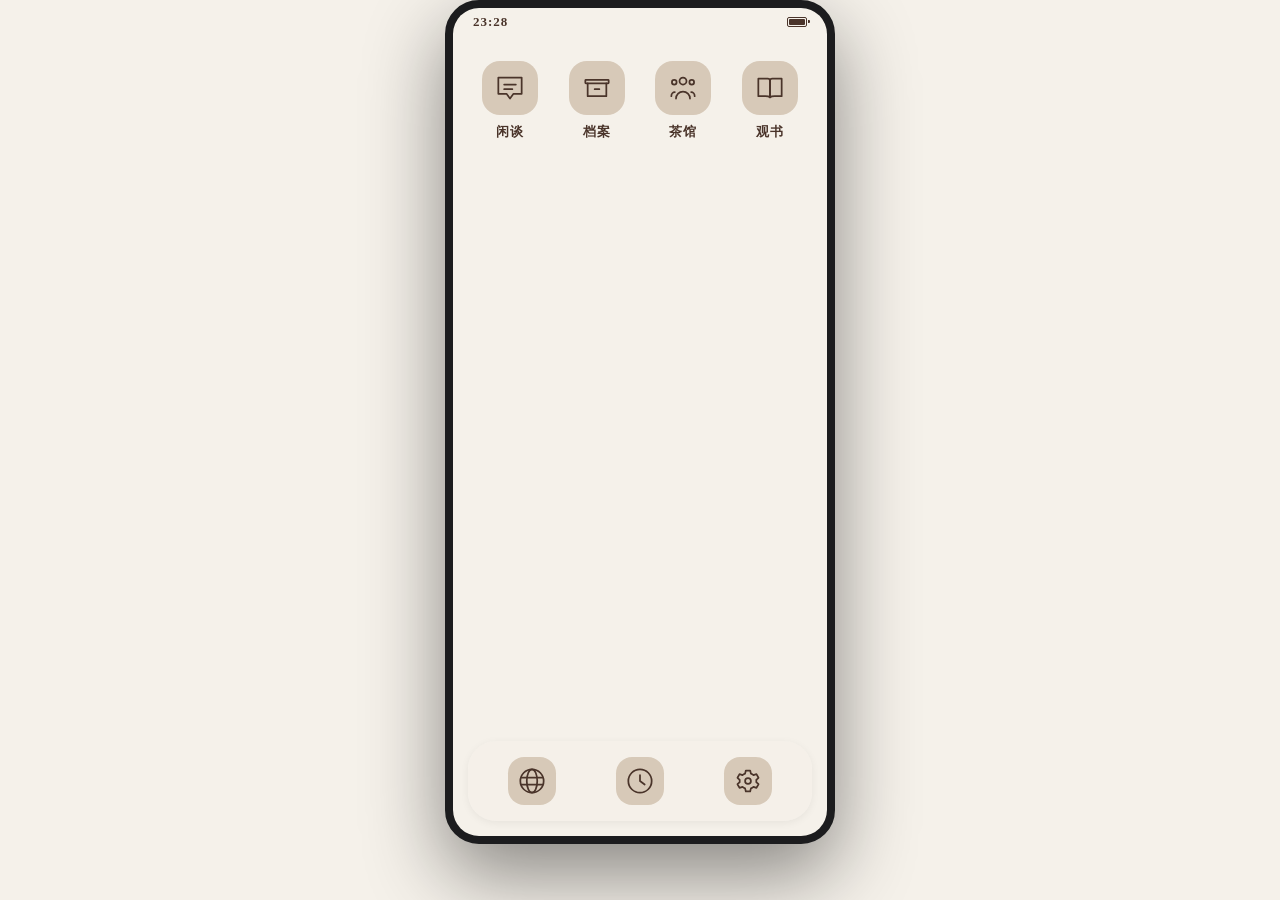
==== commit 7f270652: "chat" ====
--- a/index.html
+++ b/index.html
@@ -33,9 +33,15 @@
       visibility: hidden;
     }
 
-    /* [区域标注·本次反馈修复·桌面静态布局防闪旧] 隐藏静态桌面，直到最新 IndexedDB 布局套用完成 */
-    html[data-desktop-layout-booting="1"] #desktop-container,
-    html[data-desktop-layout-booting="1"] #dock-container {
+    /* ==========================================================================
+       [区域标注·本次反馈修复·桌面直接显示最新配置]
+       说明：
+       - 不再只隐藏桌面与 Dock，避免出现“只有状态栏、电量，桌面空白”的中间态。
+       - 启动期整机界面保持不可见，等 main.js 已经通过 db.js / IndexedDB
+         套用最新桌面布局与 Dock 状态后，一次性显示完整最新桌面。
+       - 禁止使用 localStorage/sessionStorage，不写双份兜底存储。
+       ========================================================================== */
+    html[data-desktop-layout-booting="1"] body {
       visibility: hidden;
     }
   </style>
@@ -108,7 +114,8 @@
           <div class="p1-apps-row">
             <div class="app-icon" draggable="true" data-app-id="chat" title="闲谈">
               <button class="app-icon-btn" type="button" data-open-app="chat" aria-label="打开闲谈">
-                <span class="app-icon-glyph"><svg width="28" height="28" viewBox="0 0 48 48" fill="none"><path d="M44 6H4v28h14l68l6-8h14V6Z" stroke="currentColor" stroke-width="3" stroke-linecap="round" stroke-linejoin="round"/><line x1="14" y1="18" x2="34" y2="18" stroke="currentColor" stroke-width="3" stroke-linecap="round"/><line x1="14" y1="26" x2="28" y2="26" stroke="currentColor" stroke-width="3" stroke-linecap="round"/></svg></span>
+                <!-- [区域标注·已完成·闲谈入口图标路径修复] 修正闲谈桌面入口 SVG path，避免非法路径导致应用点不开 -->
+                <span class="app-icon-glyph"><svg width="28" height="28" viewBox="0 0 48 48" fill="none"><path d="M44 6H4v28h14l6 8l6-8h14V6Z" stroke="currentColor" stroke-width="3" stroke-linecap="round" stroke-linejoin="round"/><line x1="14" y1="18" x2="34" y2="18" stroke="currentColor" stroke-width="3" stroke-linecap="round"/><line x1="14" y1="26" x2="28" y2="26" stroke="currentColor" stroke-width="3" stroke-linecap="round"/></svg></span>
                 <img class="app-custom-img" data-app-img="chat" src="" style="display:none;" alt="闲谈" />
               </button>
               <span class="app-icon-label">闲谈</span>
--- a/js/apps/archive/archive.css
+++ b/js/apps/archive/archive.css
@@ -1413,7 +1413,11 @@
   min-height: 86px;
 }
 
-/* [修改标注·本次问题1] 关系主体/对象自定义选择器（非原生 select） */
+/* [区域标注·已完成·本次需求2/3] 档案性别/关系主题 UI 选择器（非原生 select）
+   说明：
+   1. 用户面具 / 角色档案 / 配角档案的“性别”已复用本主题弹窗样式，不再使用浏览器原生 select。
+   2. 关系主体/对象选择器继续复用本样式。
+   3. 自定义性别弹窗保存/删除按钮的小号尺寸见下方 archive-gender-custom-actions。 */
 .archive-relation-picker-row {
   position: relative;
   overflow: visible;
@@ -1538,6 +1542,30 @@
 .archive-relation-picker-option.is-active {
   border-color: rgba(127, 92, 62, 0.34);
   background: rgba(247, 238, 224, 0.96);
+}
+
+/* [区域标注·已完成·本次需求2] 自定义性别弹窗小号操作按钮
+   说明：仅作用于“自定义性别”弹窗内的保存/删除按钮，缩小按钮面积，不影响档案其它弹窗底部按钮。 */
+.archive-gender-custom-actions {
+  display: flex;
+  justify-content: flex-end;
+  align-items: center;
+  gap: 8px;
+}
+
+.archive-gender-custom-actions .ui-button {
+  flex: 0 0 auto;
+  width: auto;
+  min-height: 30px;
+  padding: 6px 10px;
+  border-radius: 12px;
+  font-size: 12px;
+  gap: 5px;
+}
+
+.archive-gender-custom-actions .ui-button svg {
+  width: 13px;
+  height: 13px;
 }
 
 .archive-form-row input:focus,
